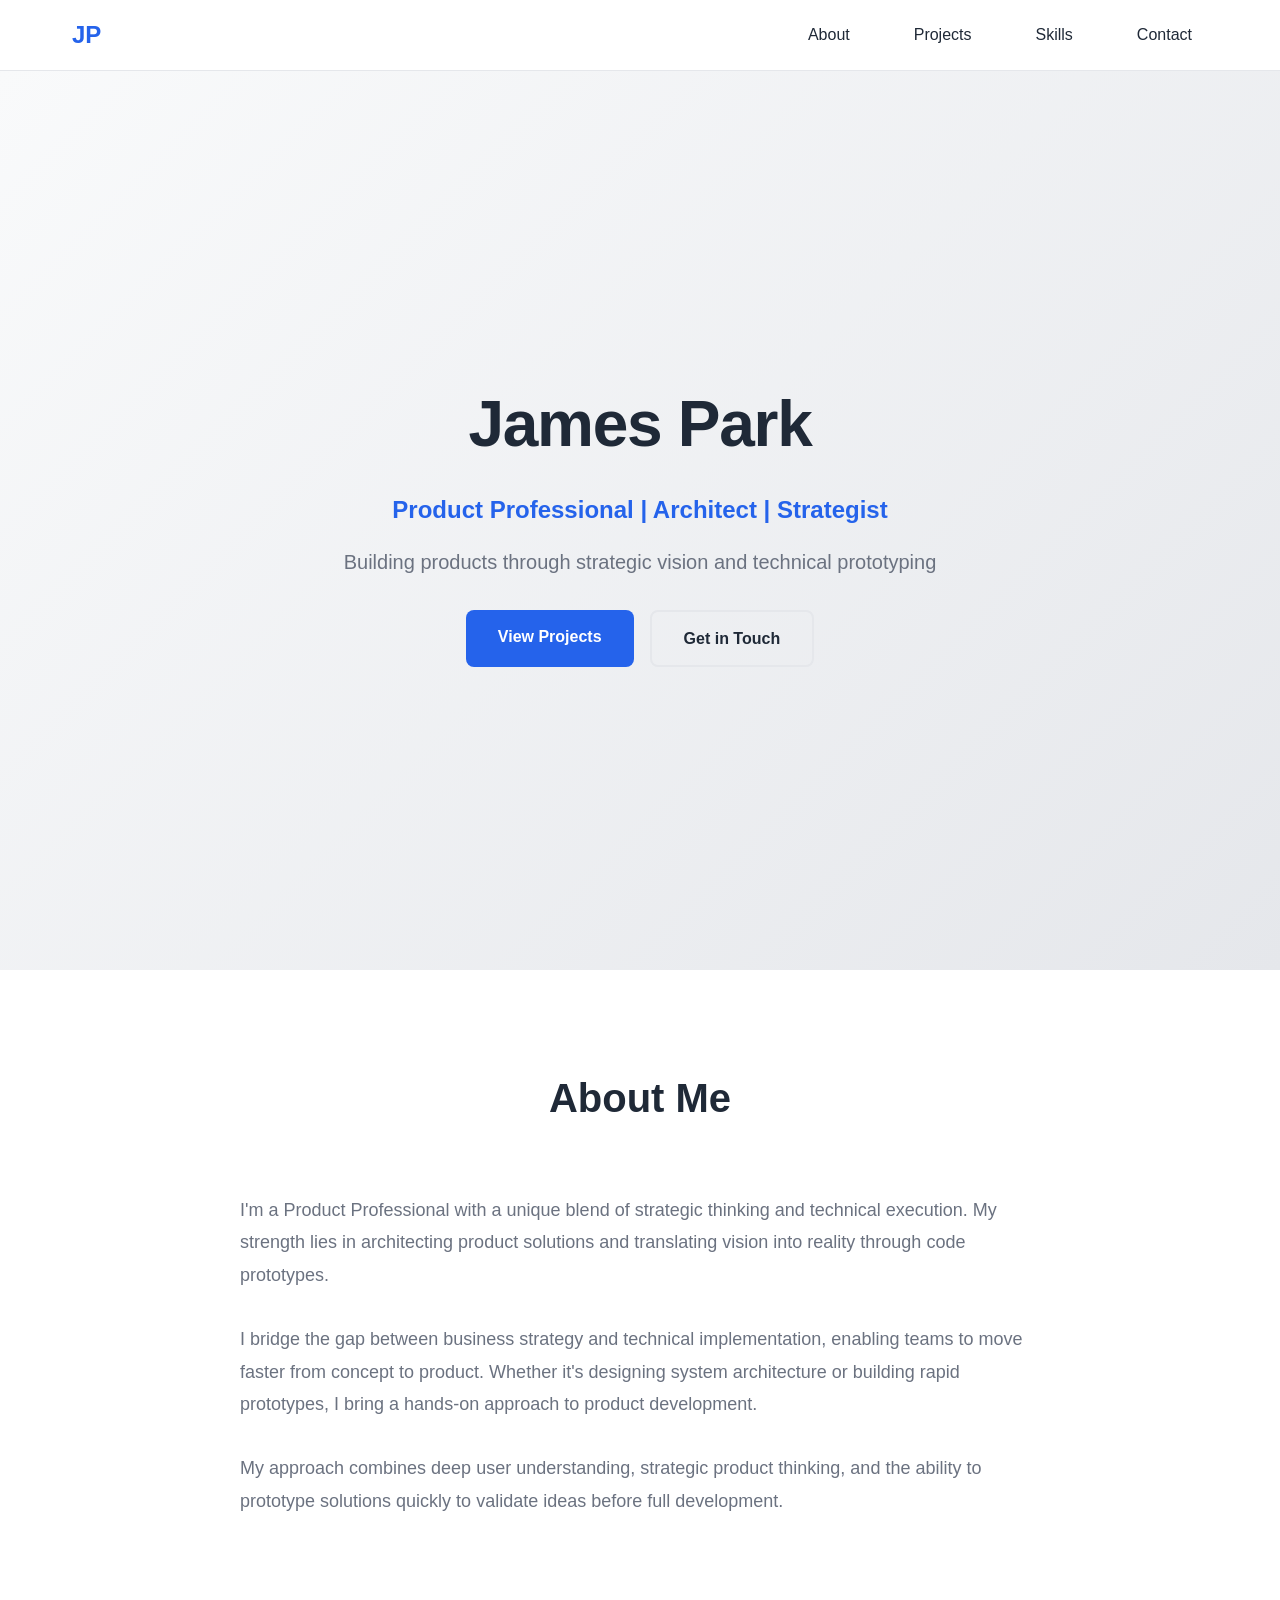
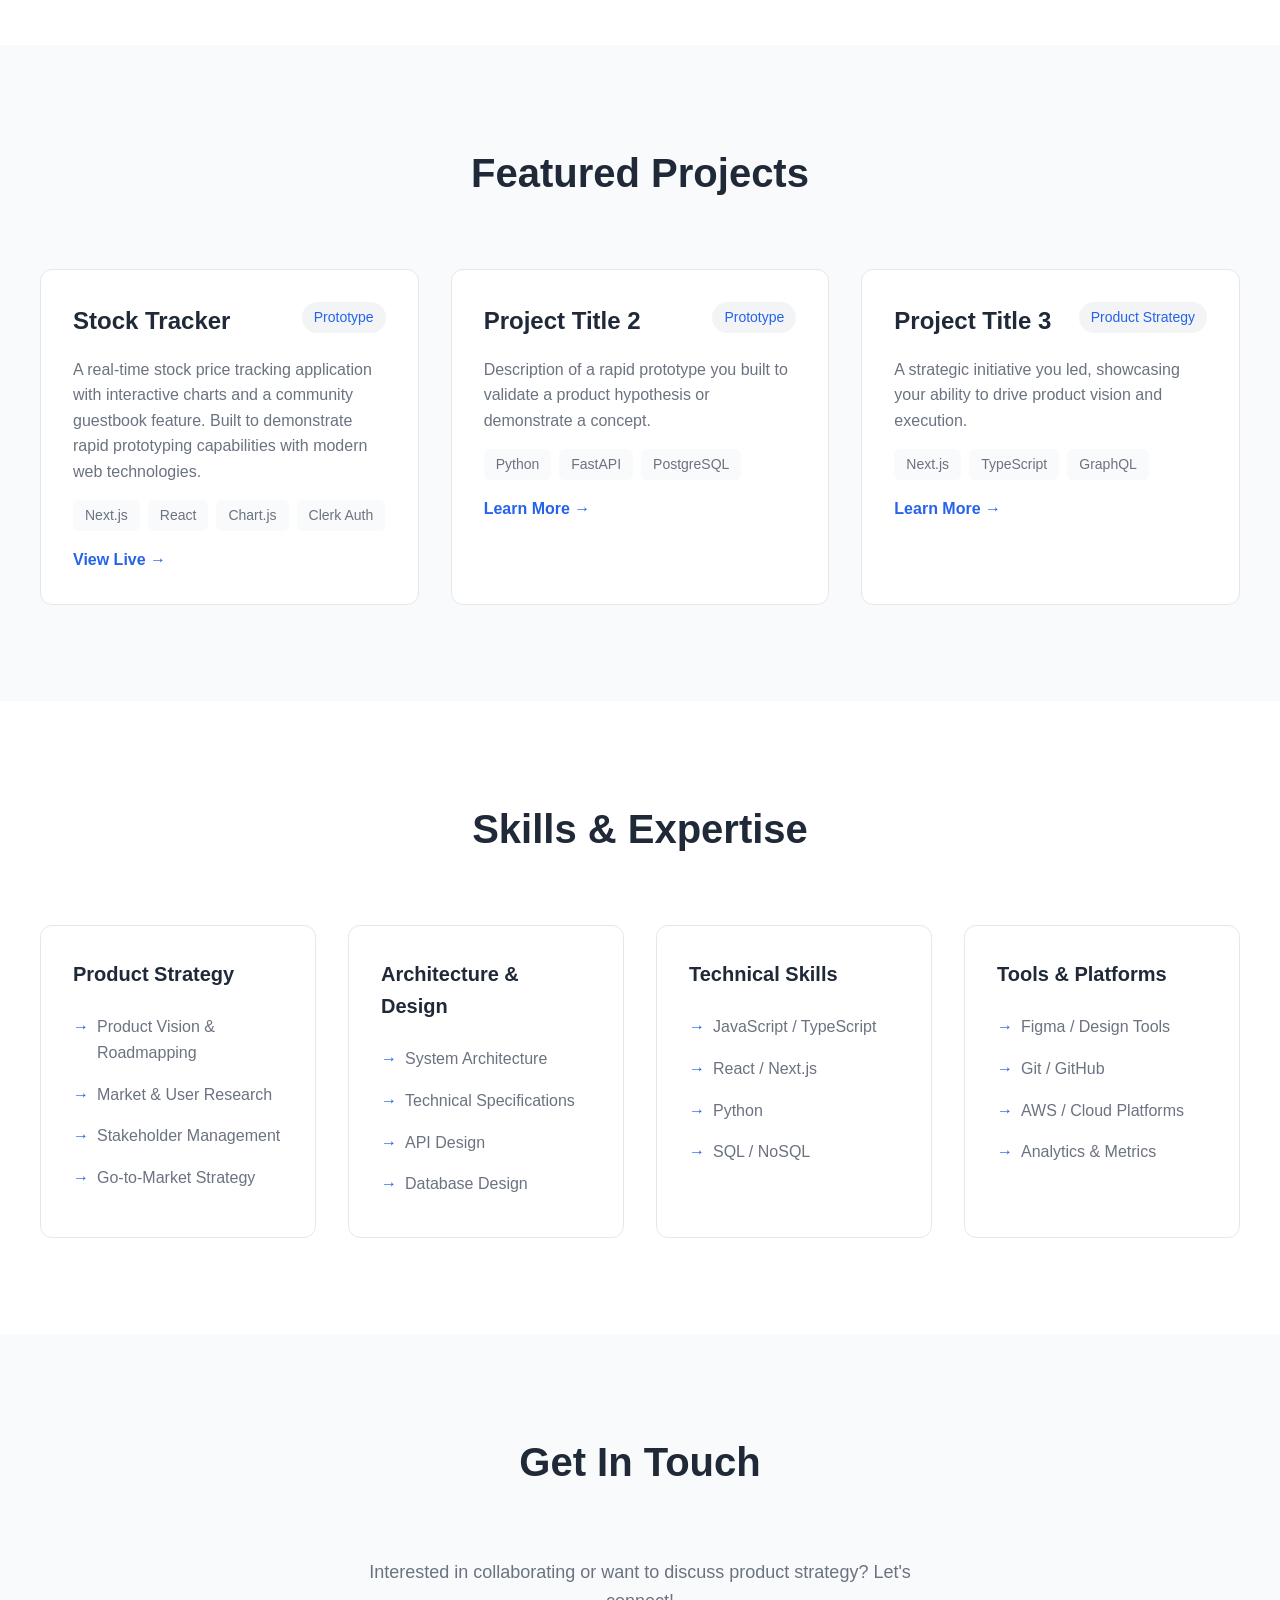
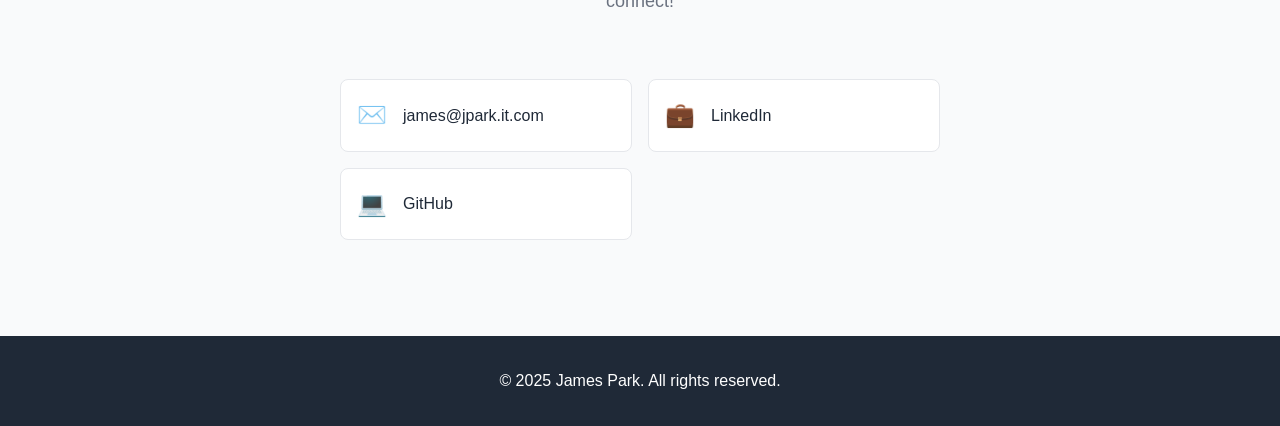
==== index.html @ 6a00b0d3 "Remove Twitter link from contact section" ====
<!DOCTYPE html>
<html lang="en">
<head>
    <meta charset="UTF-8">
    <meta name="viewport" content="width=device-width, initial-scale=1.0">
    <meta name="description" content="James Park - Product Professional specializing in architecture, strategy, and code prototyping">
    <title>James Park | Product Professional</title>
    <link rel="stylesheet" href="styles.css">
</head>
<body>
    <!-- Navigation -->
    <nav class="navbar">
        <div class="nav-container">
            <a href="#" class="logo">JP</a>
            <ul class="nav-menu">
                <li><a href="#about" class="nav-link">About</a></li>
                <li><a href="#projects" class="nav-link">Projects</a></li>
                <li><a href="#skills" class="nav-link">Skills</a></li>
                <li><a href="#contact" class="nav-link">Contact</a></li>
            </ul>
        </div>
    </nav>

    <!-- Hero Section -->
    <section class="hero">
        <div class="hero-content">
            <h1 class="fade-in">James Park</h1>
            <p class="subtitle fade-in">Product Professional | Architect | Strategist</p>
            <p class="description fade-in">Building products through strategic vision and technical prototyping</p>
            <div class="cta-buttons fade-in">
                <a href="#projects" class="btn btn-primary">View Projects</a>
                <a href="#contact" class="btn btn-secondary">Get in Touch</a>
            </div>
        </div>
    </section>

    <!-- About Section -->
    <section id="about" class="section about">
        <div class="container">
            <h2 class="section-title">About Me</h2>
            <div class="about-content">
                <div class="about-text">
                    <p>I'm a Product Professional with a unique blend of strategic thinking and technical execution. My strength lies in architecting product solutions and translating vision into reality through code prototypes.</p>
                    <p>I bridge the gap between business strategy and technical implementation, enabling teams to move faster from concept to product. Whether it's designing system architecture or building rapid prototypes, I bring a hands-on approach to product development.</p>
                    <p>My approach combines deep user understanding, strategic product thinking, and the ability to prototype solutions quickly to validate ideas before full development.</p>
                </div>
            </div>
        </div>
    </section>

    <!-- Projects Section -->
    <section id="projects" class="section projects">
        <div class="container">
            <h2 class="section-title">Featured Projects</h2>
            <div class="projects-grid">
                <div class="project-card">
                    <div class="project-header">
                        <h3>Stock Tracker</h3>
                        <span class="project-tag">Prototype</span>
                    </div>
                    <p class="project-description">A real-time stock price tracking application with interactive charts and a community guestbook feature. Built to demonstrate rapid prototyping capabilities with modern web technologies.</p>
                    <div class="project-tech">
                        <span class="tech-tag">Next.js</span>
                        <span class="tech-tag">React</span>
                        <span class="tech-tag">Chart.js</span>
                        <span class="tech-tag">Clerk Auth</span>
                    </div>
                    <a href="https://stonks-nextjs.vercel.app/" target="_blank" class="project-link">View Live →</a>
                </div>

                <div class="project-card">
                    <div class="project-header">
                        <h3>Project Title 2</h3>
                        <span class="project-tag">Prototype</span>
                    </div>
                    <p class="project-description">Description of a rapid prototype you built to validate a product hypothesis or demonstrate a concept.</p>
                    <div class="project-tech">
                        <span class="tech-tag">Python</span>
                        <span class="tech-tag">FastAPI</span>
                        <span class="tech-tag">PostgreSQL</span>
                    </div>
                    <a href="#" class="project-link">Learn More →</a>
                </div>

                <div class="project-card">
                    <div class="project-header">
                        <h3>Project Title 3</h3>
                        <span class="project-tag">Product Strategy</span>
                    </div>
                    <p class="project-description">A strategic initiative you led, showcasing your ability to drive product vision and execution.</p>
                    <div class="project-tech">
                        <span class="tech-tag">Next.js</span>
                        <span class="tech-tag">TypeScript</span>
                        <span class="tech-tag">GraphQL</span>
                    </div>
                    <a href="#" class="project-link">Learn More →</a>
                </div>
            </div>
        </div>
    </section>

    <!-- Skills Section -->
    <section id="skills" class="section skills">
        <div class="container">
            <h2 class="section-title">Skills & Expertise</h2>
            <div class="skills-grid">
                <div class="skill-category">
                    <h3>Product Strategy</h3>
                    <ul>
                        <li>Product Vision & Roadmapping</li>
                        <li>Market & User Research</li>
                        <li>Stakeholder Management</li>
                        <li>Go-to-Market Strategy</li>
                    </ul>
                </div>

                <div class="skill-category">
                    <h3>Architecture & Design</h3>
                    <ul>
                        <li>System Architecture</li>
                        <li>Technical Specifications</li>
                        <li>API Design</li>
                        <li>Database Design</li>
                    </ul>
                </div>

                <div class="skill-category">
                    <h3>Technical Skills</h3>
                    <ul>
                        <li>JavaScript / TypeScript</li>
                        <li>React / Next.js</li>
                        <li>Python</li>
                        <li>SQL / NoSQL</li>
                    </ul>
                </div>

                <div class="skill-category">
                    <h3>Tools & Platforms</h3>
                    <ul>
                        <li>Figma / Design Tools</li>
                        <li>Git / GitHub</li>
                        <li>AWS / Cloud Platforms</li>
                        <li>Analytics & Metrics</li>
                    </ul>
                </div>
            </div>
        </div>
    </section>

    <!-- Contact Section -->
    <section id="contact" class="section contact">
        <div class="container">
            <h2 class="section-title">Get In Touch</h2>
            <p class="contact-intro">Interested in collaborating or want to discuss product strategy? Let's connect!</p>

            <div class="contact-content">
                <div class="contact-links">
                    <a href="mailto:james@jpark.it.com" class="contact-item">
                        <span class="contact-icon">✉️</span>
                        <span>james@jpark.it.com</span>
                    </a>
                    <a href="https://linkedin.com/in/yourprofile" class="contact-item" target="_blank">
                        <span class="contact-icon">💼</span>
                        <span>LinkedIn</span>
                    </a>
                    <a href="https://github.com/MonPip" class="contact-item" target="_blank">
                        <span class="contact-icon">💻</span>
                        <span>GitHub</span>
                    </a>
                </div>
            </div>
        </div>
    </section>

    <!-- Footer -->
    <footer class="footer">
        <div class="container">
            <p>&copy; 2025 James Park. All rights reserved.</p>
        </div>
    </footer>

    <script src="script.js"></script>
</body>
</html>
---- styles.css ----
/* ============================================
   CSS Reset & Base Styles
   ============================================ */
* {
    margin: 0;
    padding: 0;
    box-sizing: border-box;
}

:root {
    /* Color Palette - Modern & Minimal */
    --primary-color: #2563eb;
    --primary-dark: #1e40af;
    --text-primary: #1f2937;
    --text-secondary: #6b7280;
    --bg-primary: #ffffff;
    --bg-secondary: #f9fafb;
    --bg-tertiary: #f3f4f6;
    --border-color: #e5e7eb;
    --accent-color: #3b82f6;

    /* Spacing */
    --spacing-xs: 0.5rem;
    --spacing-sm: 1rem;
    --spacing-md: 2rem;
    --spacing-lg: 4rem;
    --spacing-xl: 6rem;

    /* Typography */
    --font-primary: -apple-system, BlinkMacSystemFont, 'Segoe UI', 'Roboto', 'Oxygen', 'Ubuntu', 'Cantarell', sans-serif;
    --font-size-base: 16px;

    /* Layout */
    --max-width: 1200px;
    --navbar-height: 70px;

    /* Transitions */
    --transition-base: all 0.3s ease;
}

html {
    scroll-behavior: smooth;
    font-size: var(--font-size-base);
}

body {
    font-family: var(--font-primary);
    color: var(--text-primary);
    background-color: var(--bg-primary);
    line-height: 1.6;
    overflow-x: hidden;
}

/* ============================================
   Navigation
   ============================================ */
.navbar {
    position: fixed;
    top: 0;
    width: 100%;
    background-color: rgba(255, 255, 255, 0.95);
    backdrop-filter: blur(10px);
    border-bottom: 1px solid var(--border-color);
    z-index: 1000;
    transition: var(--transition-base);
}

.nav-container {
    max-width: var(--max-width);
    margin: 0 auto;
    padding: 0 var(--spacing-md);
    height: var(--navbar-height);
    display: flex;
    justify-content: space-between;
    align-items: center;
}

.logo {
    font-size: 1.5rem;
    font-weight: 700;
    color: var(--primary-color);
    text-decoration: none;
    transition: var(--transition-base);
}

.logo:hover {
    color: var(--primary-dark);
}

.nav-menu {
    display: flex;
    list-style: none;
    gap: var(--spacing-md);
}

.nav-link {
    color: var(--text-primary);
    text-decoration: none;
    font-weight: 500;
    padding: 0.5rem 1rem;
    border-radius: 6px;
    transition: var(--transition-base);
}

.nav-link:hover {
    background-color: var(--bg-tertiary);
    color: var(--primary-color);
}

/* ============================================
   Hero Section
   ============================================ */
.hero {
    min-height: 100vh;
    display: flex;
    align-items: center;
    justify-content: center;
    background: linear-gradient(135deg, #f9fafb 0%, #e5e7eb 100%);
    padding: var(--spacing-xl) var(--spacing-md);
    margin-top: var(--navbar-height);
}

.hero-content {
    max-width: 800px;
    text-align: center;
}

.hero h1 {
    font-size: 4rem;
    font-weight: 700;
    color: var(--text-primary);
    margin-bottom: var(--spacing-sm);
    letter-spacing: -0.02em;
}

.subtitle {
    font-size: 1.5rem;
    color: var(--primary-color);
    font-weight: 600;
    margin-bottom: var(--spacing-sm);
}

.description {
    font-size: 1.25rem;
    color: var(--text-secondary);
    margin-bottom: var(--spacing-md);
    max-width: 600px;
    margin-left: auto;
    margin-right: auto;
}

.cta-buttons {
    display: flex;
    gap: var(--spacing-sm);
    justify-content: center;
    margin-top: var(--spacing-md);
}

.btn {
    padding: 0.875rem 2rem;
    border-radius: 8px;
    text-decoration: none;
    font-weight: 600;
    transition: var(--transition-base);
    font-size: 1rem;
    display: inline-block;
}

.btn-primary {
    background-color: var(--primary-color);
    color: white;
}

.btn-primary:hover {
    background-color: var(--primary-dark);
    transform: translateY(-2px);
    box-shadow: 0 10px 25px rgba(37, 99, 235, 0.3);
}

.btn-secondary {
    background-color: transparent;
    color: var(--text-primary);
    border: 2px solid var(--border-color);
}

.btn-secondary:hover {
    border-color: var(--primary-color);
    color: var(--primary-color);
    transform: translateY(-2px);
}

/* ============================================
   Shared Section Styles
   ============================================ */
.section {
    padding: var(--spacing-xl) var(--spacing-md);
}

.section:nth-child(even) {
    background-color: var(--bg-secondary);
}

.container {
    max-width: var(--max-width);
    margin: 0 auto;
}

.section-title {
    font-size: 2.5rem;
    font-weight: 700;
    text-align: center;
    margin-bottom: var(--spacing-lg);
    color: var(--text-primary);
}

/* ============================================
   About Section
   ============================================ */
.about-content {
    max-width: 800px;
    margin: 0 auto;
}

.about-text p {
    font-size: 1.125rem;
    color: var(--text-secondary);
    margin-bottom: var(--spacing-md);
    line-height: 1.8;
}

/* ============================================
   Projects Section
   ============================================ */
.projects-grid {
    display: grid;
    grid-template-columns: repeat(auto-fit, minmax(320px, 1fr));
    gap: var(--spacing-md);
}

.project-card {
    background-color: var(--bg-primary);
    border: 1px solid var(--border-color);
    border-radius: 12px;
    padding: var(--spacing-md);
    transition: var(--transition-base);
}

.project-card:hover {
    transform: translateY(-5px);
    box-shadow: 0 20px 40px rgba(0, 0, 0, 0.1);
    border-color: var(--primary-color);
}

.project-header {
    display: flex;
    justify-content: space-between;
    align-items: start;
    margin-bottom: var(--spacing-sm);
}

.project-header h3 {
    font-size: 1.5rem;
    color: var(--text-primary);
    font-weight: 600;
}

.project-tag {
    background-color: var(--bg-tertiary);
    color: var(--primary-color);
    padding: 0.25rem 0.75rem;
    border-radius: 20px;
    font-size: 0.875rem;
    font-weight: 500;
}

.project-description {
    color: var(--text-secondary);
    margin-bottom: var(--spacing-sm);
    line-height: 1.6;
}

.project-tech {
    display: flex;
    flex-wrap: wrap;
    gap: var(--spacing-xs);
    margin-bottom: var(--spacing-sm);
}

.tech-tag {
    background-color: var(--bg-secondary);
    color: var(--text-secondary);
    padding: 0.25rem 0.75rem;
    border-radius: 6px;
    font-size: 0.875rem;
}

.project-link {
    color: var(--primary-color);
    text-decoration: none;
    font-weight: 600;
    transition: var(--transition-base);
}

.project-link:hover {
    color: var(--primary-dark);
}

/* ============================================
   Skills Section
   ============================================ */
.skills-grid {
    display: grid;
    grid-template-columns: repeat(auto-fit, minmax(250px, 1fr));
    gap: var(--spacing-md);
}

.skill-category {
    background-color: var(--bg-primary);
    border: 1px solid var(--border-color);
    border-radius: 12px;
    padding: var(--spacing-md);
}

.skill-category h3 {
    font-size: 1.25rem;
    color: var(--text-primary);
    margin-bottom: var(--spacing-sm);
    font-weight: 600;
}

.skill-category ul {
    list-style: none;
}

.skill-category li {
    color: var(--text-secondary);
    padding: 0.5rem 0;
    padding-left: 1.5rem;
    position: relative;
}

.skill-category li:before {
    content: "→";
    position: absolute;
    left: 0;
    color: var(--primary-color);
}

/* ============================================
   Contact Section
   ============================================ */
.contact-intro {
    text-align: center;
    font-size: 1.125rem;
    color: var(--text-secondary);
    margin-bottom: var(--spacing-lg);
    max-width: 600px;
    margin-left: auto;
    margin-right: auto;
}

.contact-content {
    max-width: 600px;
    margin: 0 auto;
}

.contact-links {
    display: grid;
    grid-template-columns: repeat(auto-fit, minmax(250px, 1fr));
    gap: var(--spacing-sm);
}

.contact-item {
    display: flex;
    align-items: center;
    gap: var(--spacing-sm);
    padding: var(--spacing-sm);
    background-color: var(--bg-primary);
    border: 1px solid var(--border-color);
    border-radius: 8px;
    text-decoration: none;
    color: var(--text-primary);
    transition: var(--transition-base);
}

.contact-item:hover {
    border-color: var(--primary-color);
    transform: translateY(-2px);
    box-shadow: 0 10px 25px rgba(0, 0, 0, 0.05);
}

.contact-icon {
    font-size: 1.5rem;
}

/* ============================================
   Footer
   ============================================ */
.footer {
    background-color: var(--text-primary);
    color: white;
    text-align: center;
    padding: var(--spacing-md);
}

/* ============================================
   Animations
   ============================================ */
.fade-in {
    animation: fadeIn 1s ease-in;
}

@keyframes fadeIn {
    from {
        opacity: 0;
        transform: translateY(20px);
    }
    to {
        opacity: 1;
        transform: translateY(0);
    }
}

.fade-in:nth-child(1) { animation-delay: 0.1s; }
.fade-in:nth-child(2) { animation-delay: 0.2s; }
.fade-in:nth-child(3) { animation-delay: 0.3s; }
.fade-in:nth-child(4) { animation-delay: 0.4s; }

/* ============================================
   Responsive Design
   ============================================ */
@media (max-width: 768px) {
    .hero h1 {
        font-size: 2.5rem;
    }

    .subtitle {
        font-size: 1.25rem;
    }

    .description {
        font-size: 1rem;
    }

    .nav-menu {
        gap: var(--spacing-sm);
    }

    .nav-link {
        padding: 0.5rem;
        font-size: 0.9rem;
    }

    .cta-buttons {
        flex-direction: column;
        align-items: center;
    }

    .btn {
        width: 100%;
        max-width: 300px;
    }

    .section {
        padding: var(--spacing-lg) var(--spacing-sm);
    }

    .section-title {
        font-size: 2rem;
    }

    .projects-grid {
        grid-template-columns: 1fr;
    }

    .skills-grid {
        grid-template-columns: 1fr;
    }

    .contact-links {
        grid-template-columns: 1fr;
    }
}

@media (max-width: 480px) {
    .hero h1 {
        font-size: 2rem;
    }

    .nav-container {
        padding: 0 var(--spacing-sm);
    }

    .logo {
        font-size: 1.25rem;
    }
}
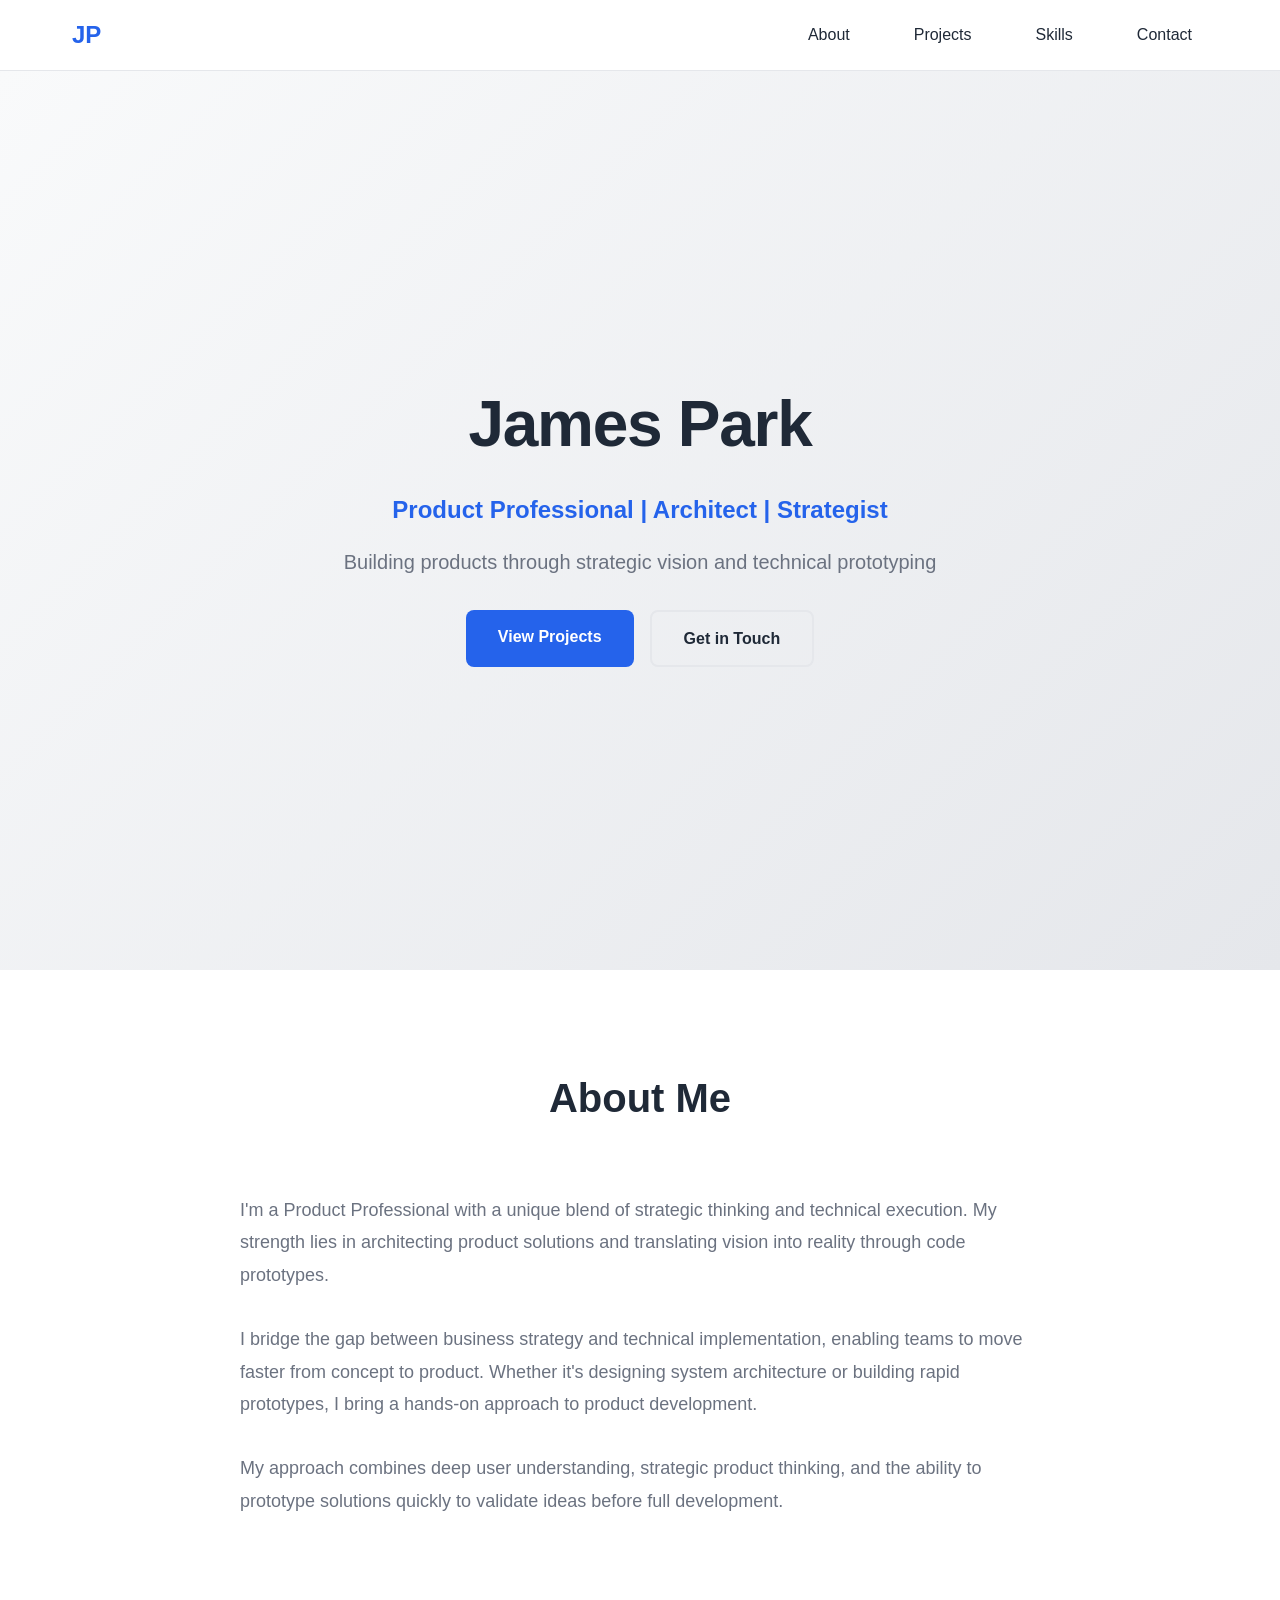
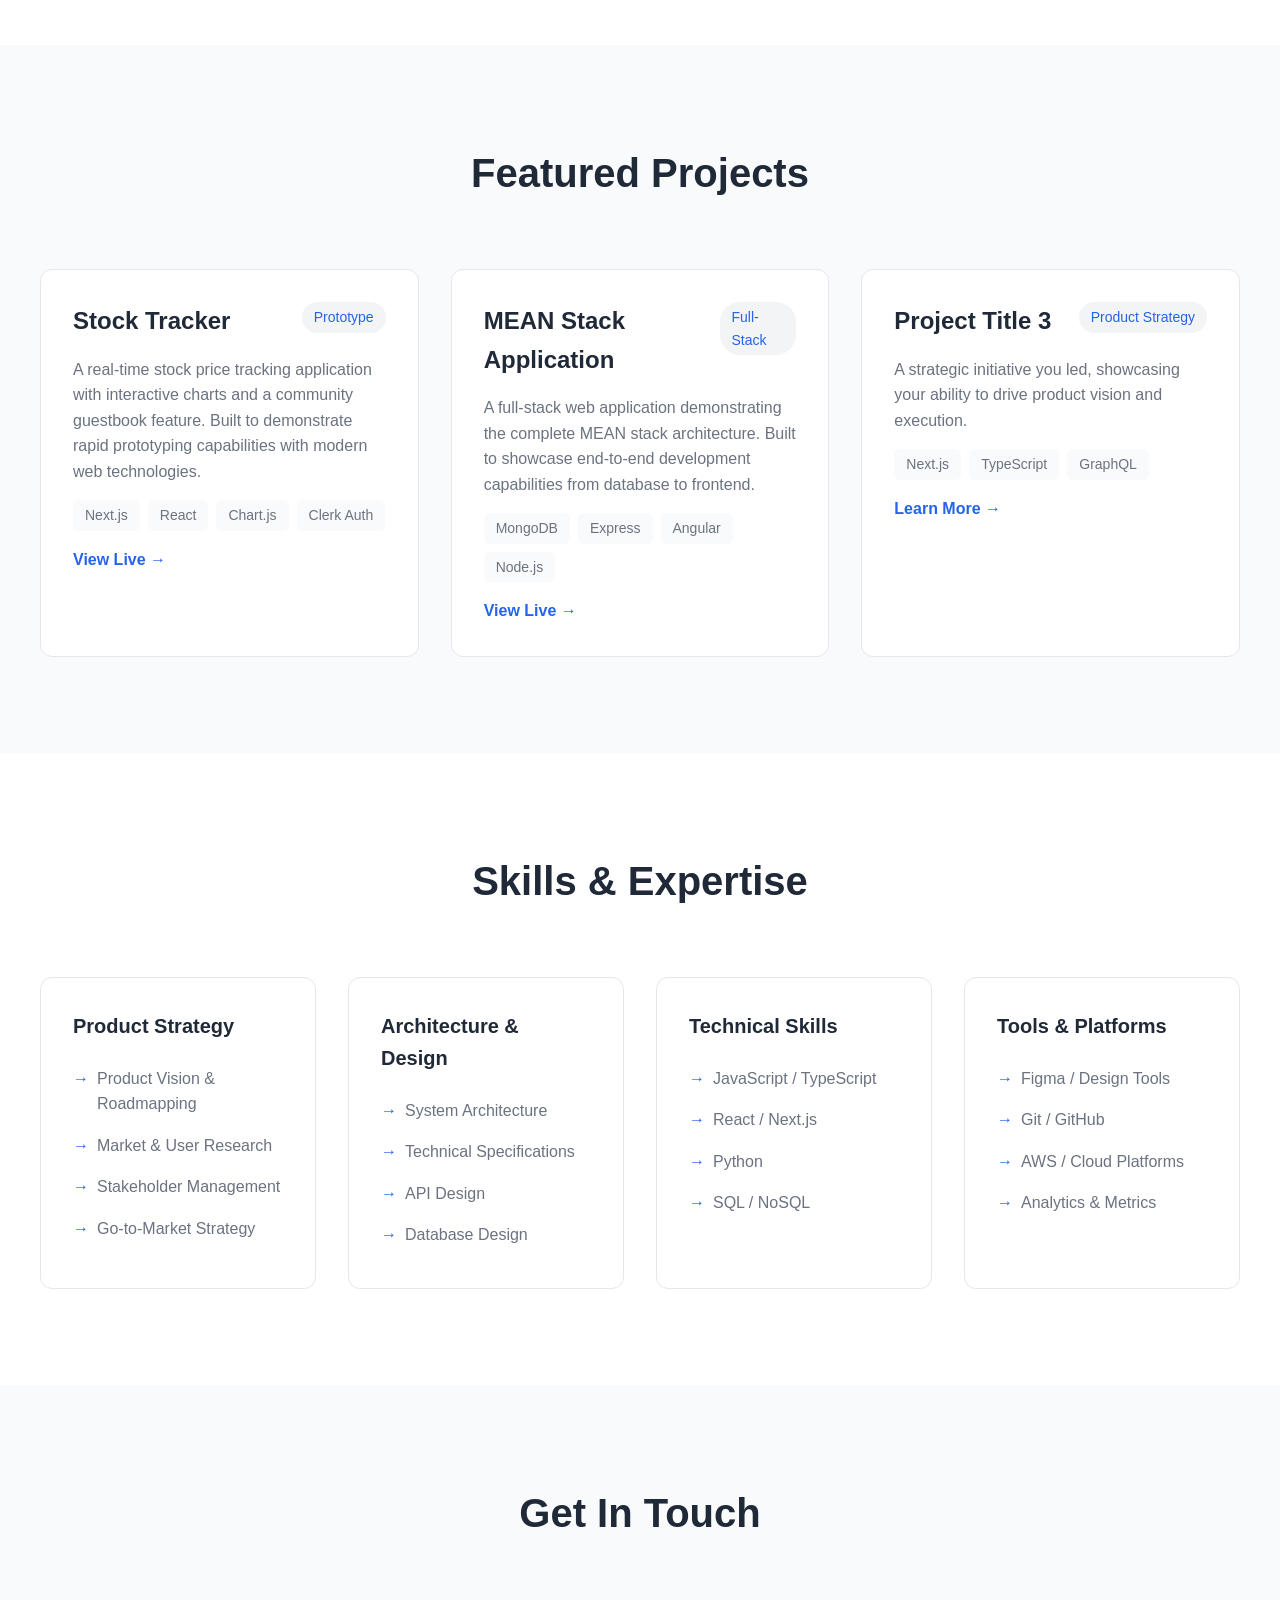
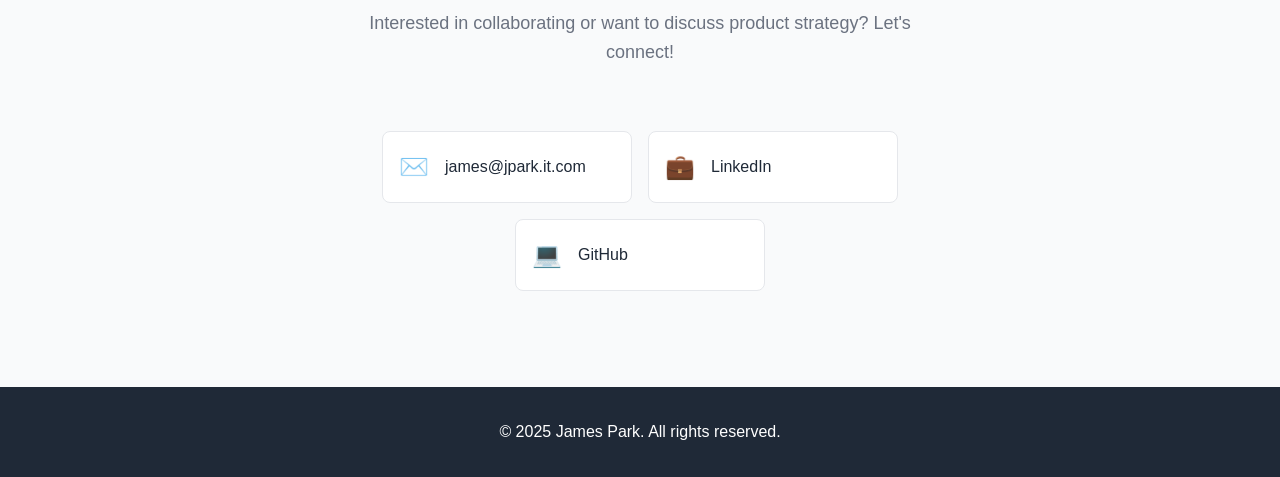
==== commit a9171799: "Add MEAN Stack application to featured projects Updated the second project card to showcase the MEAN" ====
--- a/index.html
+++ b/index.html
@@ -70,16 +70,17 @@
 
                 <div class="project-card">
                     <div class="project-header">
-                        <h3>Project Title 2</h3>
-                        <span class="project-tag">Prototype</span>
+                        <h3>MEAN Stack Application</h3>
+                        <span class="project-tag">Full-Stack</span>
                     </div>
-                    <p class="project-description">Description of a rapid prototype you built to validate a product hypothesis or demonstrate a concept.</p>
+                    <p class="project-description">A full-stack web application demonstrating the complete MEAN stack architecture. Built to showcase end-to-end development capabilities from database to frontend.</p>
                     <div class="project-tech">
-                        <span class="tech-tag">Python</span>
-                        <span class="tech-tag">FastAPI</span>
-                        <span class="tech-tag">PostgreSQL</span>
+                        <span class="tech-tag">MongoDB</span>
+                        <span class="tech-tag">Express</span>
+                        <span class="tech-tag">Angular</span>
+                        <span class="tech-tag">Node.js</span>
                     </div>
-                    <a href="#" class="project-link">Learn More →</a>
+                    <a href="https://meanstack2021.onrender.com/" target="_blank" class="project-link">View Live →</a>
                 </div>
 
                 <div class="project-card">
@@ -159,7 +160,7 @@
                         <span class="contact-icon">✉️</span>
                         <span>james@jpark.it.com</span>
                     </a>
-                    <a href="https://linkedin.com/in/yourprofile" class="contact-item" target="_blank">
+                    <a href="https://www.linkedin.com/in/pm-j-park/" class="contact-item" target="_blank">
                         <span class="contact-icon">💼</span>
                         <span>LinkedIn</span>
                     </a>
--- a/styles.css
+++ b/styles.css
@@ -365,9 +365,16 @@
 }
 
 .contact-links {
-    display: grid;
-    grid-template-columns: repeat(auto-fit, minmax(250px, 1fr));
+    display: flex;
+    justify-content: center;
+    flex-wrap: wrap;
     gap: var(--spacing-sm);
+    max-width: 900px;
+    margin: 0 auto;
+}
+
+.contact-links .contact-item {
+    flex: 0 1 250px;
 }
 
 .contact-item {
@@ -478,7 +485,11 @@
     }
 
     .contact-links {
-        grid-template-columns: 1fr;
+        flex-direction: column;
+    }
+
+    .contact-links .contact-item {
+        flex: 1 1 auto;
     }
 }
 
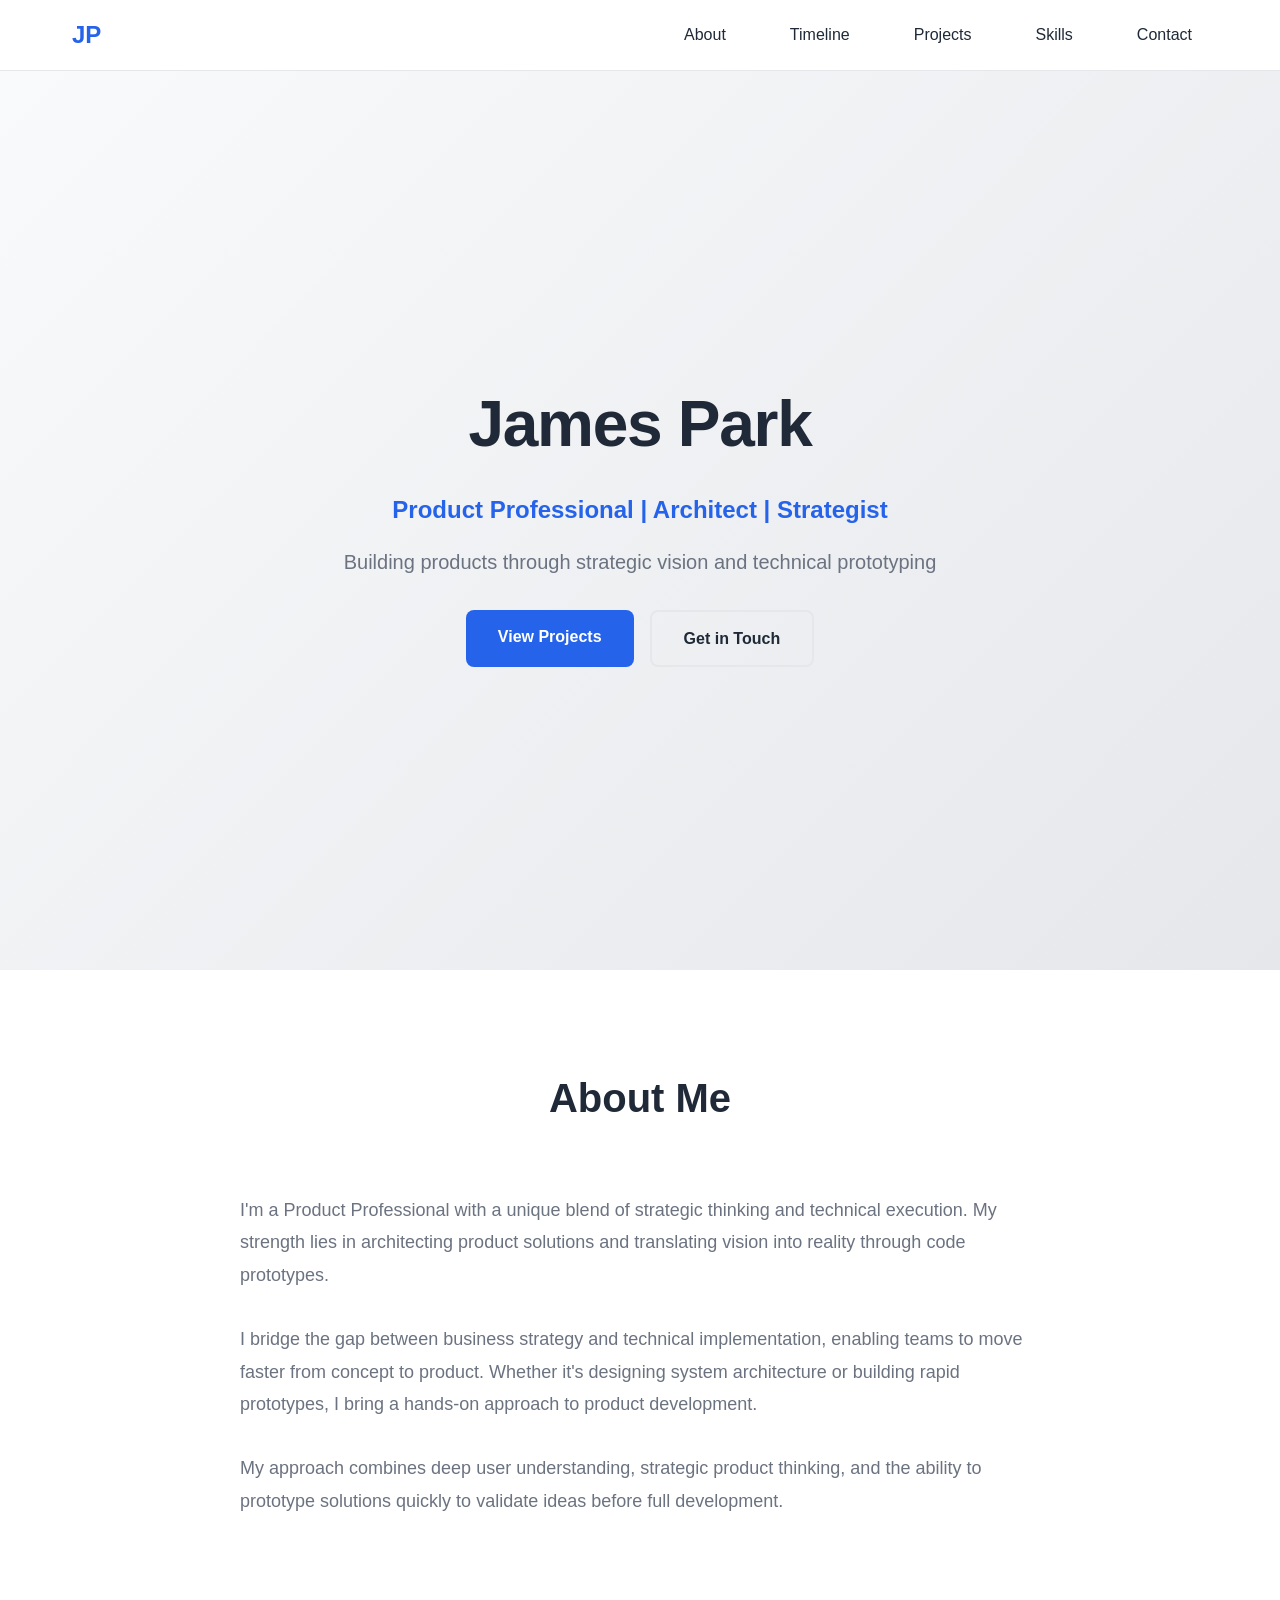
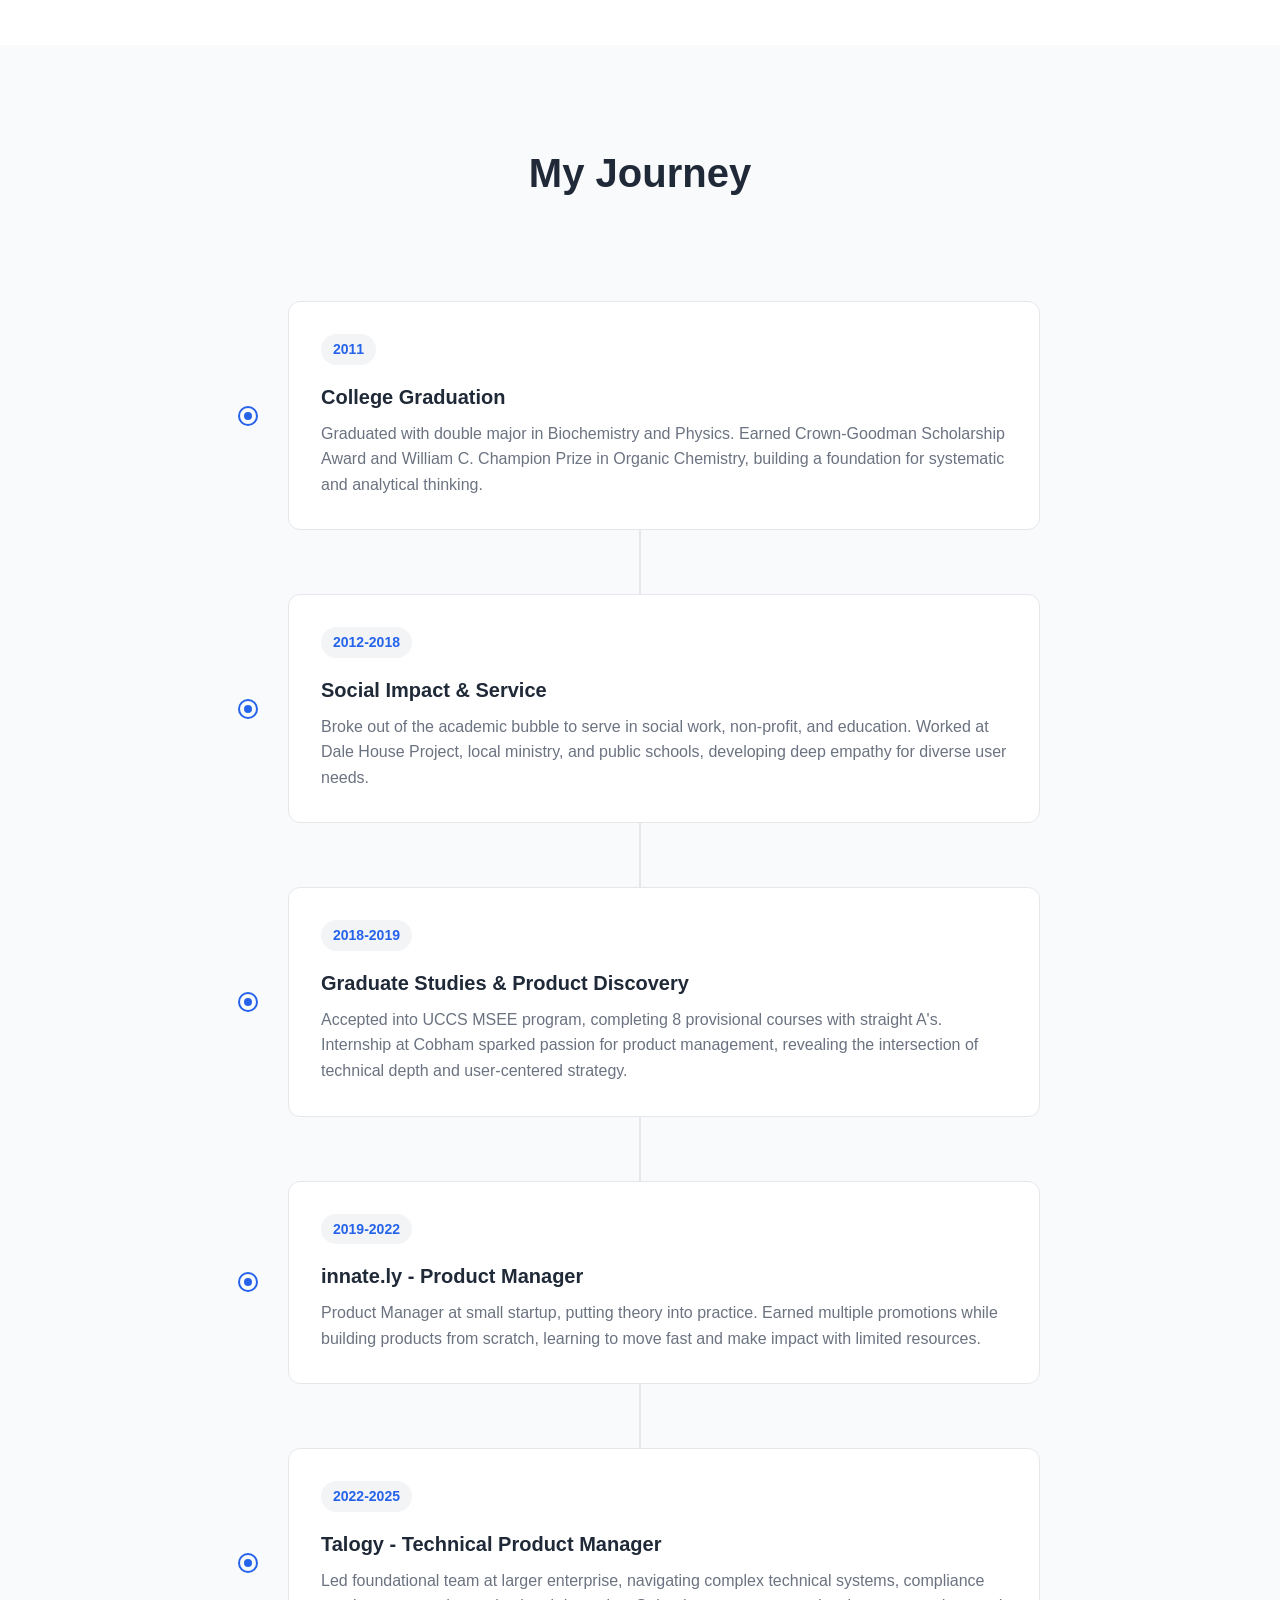
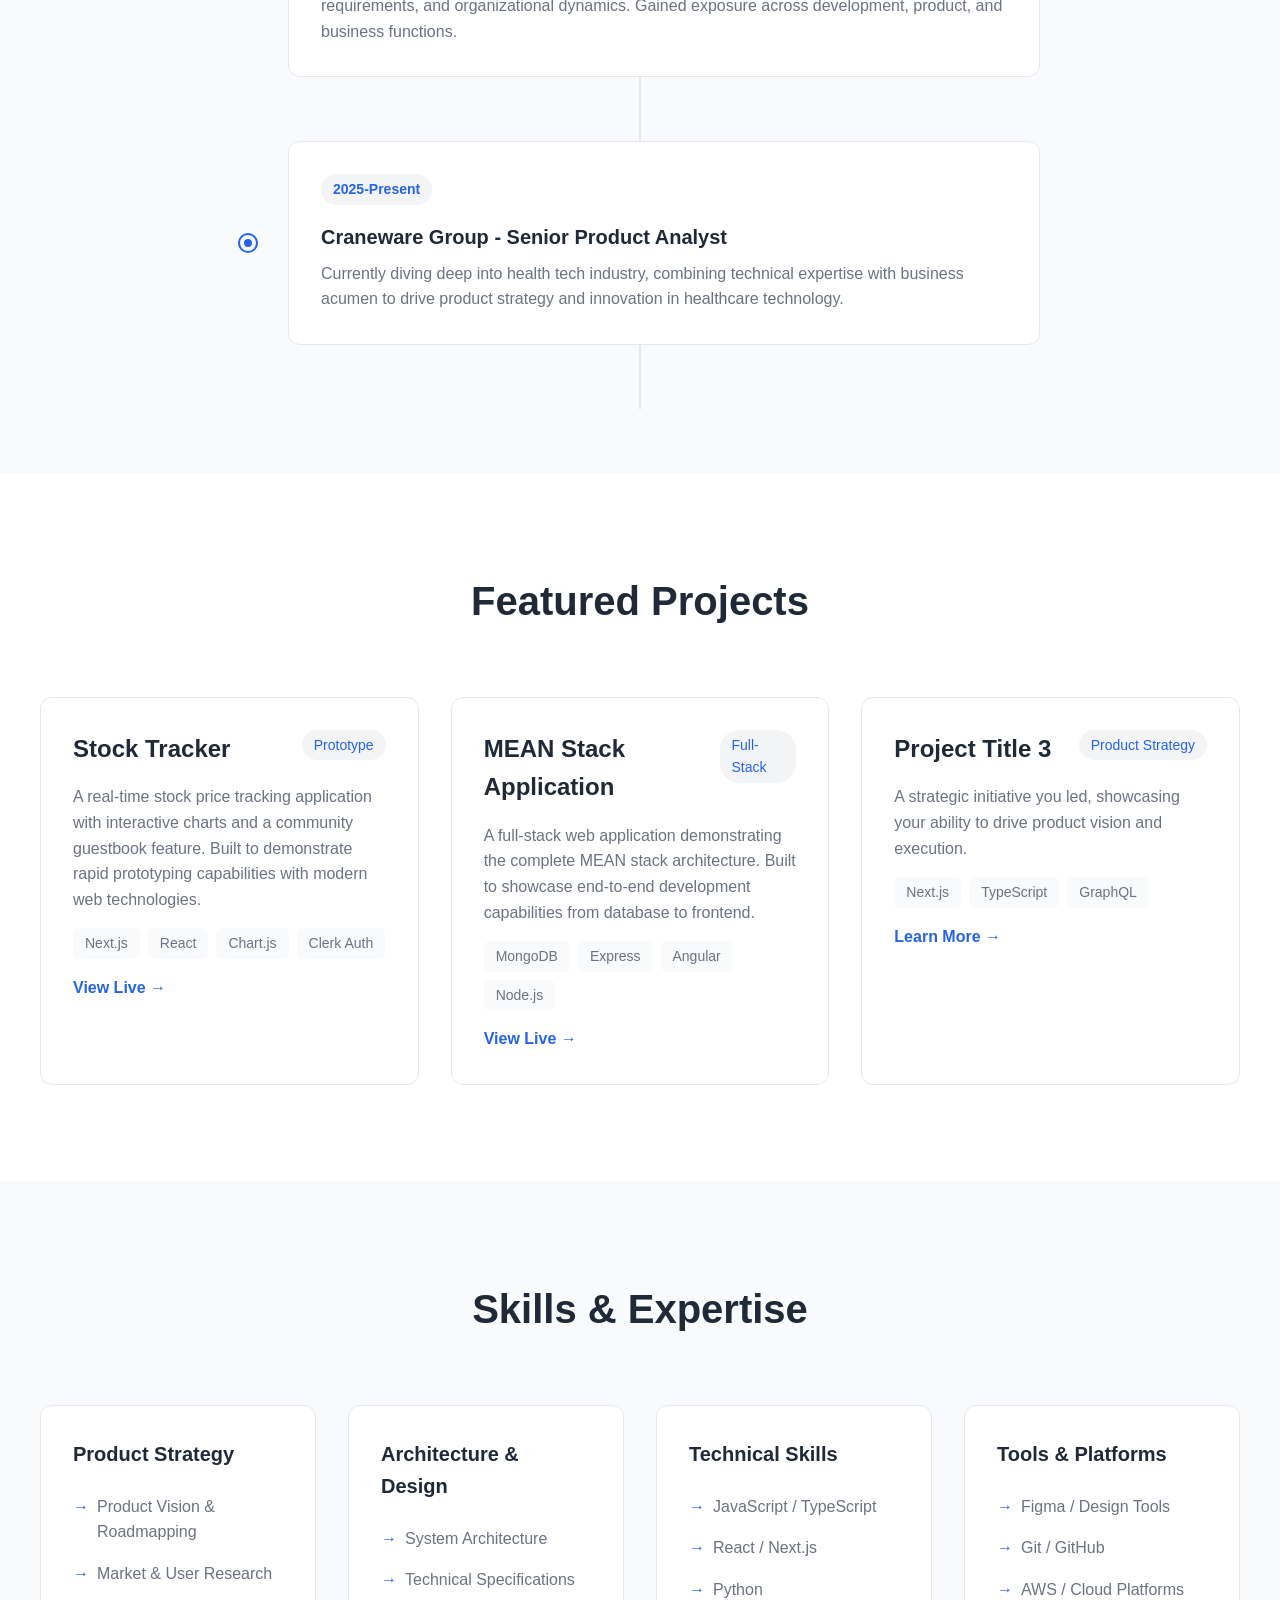
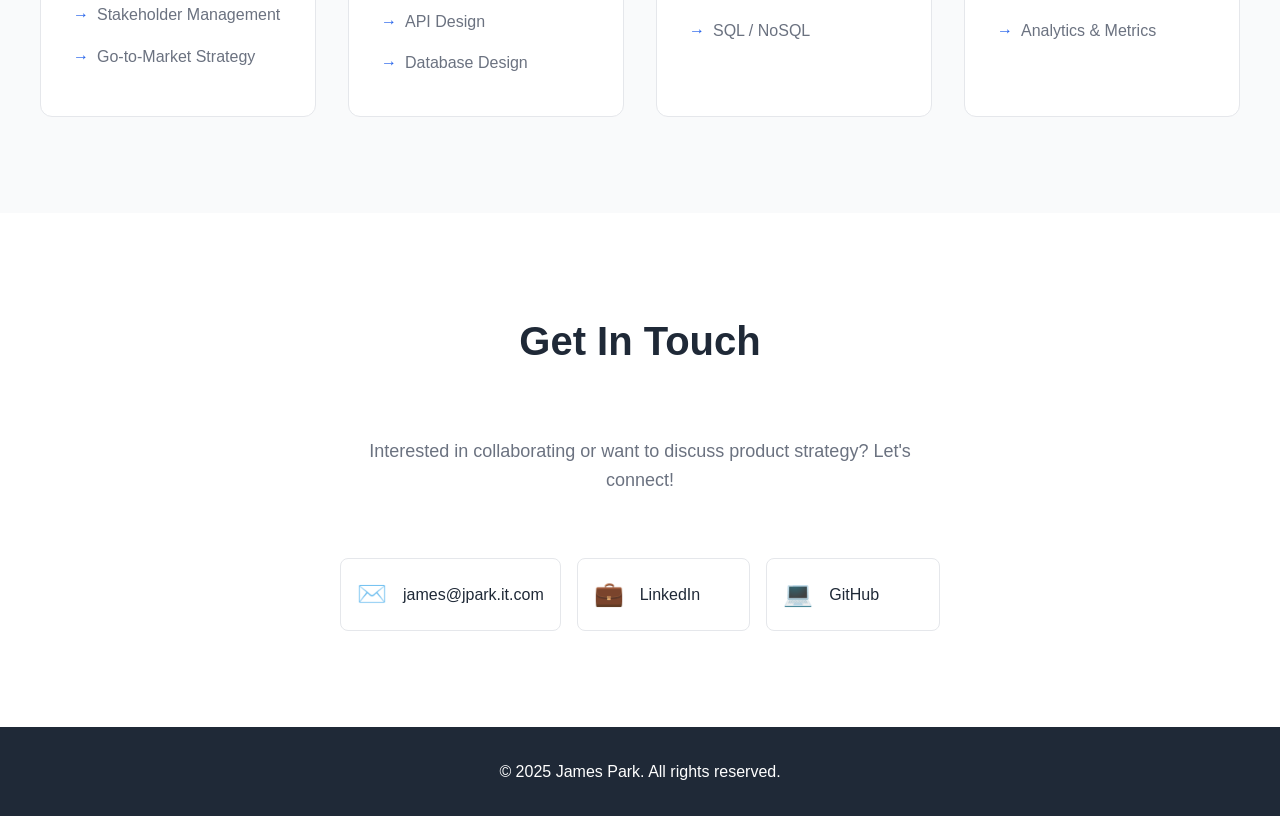
==== commit 45376160: "Add timeline section and project documentation - Add Timeline navigation link and section showcasing" ====
--- a/index.html
+++ b/index.html
@@ -14,6 +14,7 @@
             <a href="#" class="logo">JP</a>
             <ul class="nav-menu">
                 <li><a href="#about" class="nav-link">About</a></li>
+                <li><a href="#timeline" class="nav-link">Timeline</a></li>
                 <li><a href="#projects" class="nav-link">Projects</a></li>
                 <li><a href="#skills" class="nav-link">Skills</a></li>
                 <li><a href="#contact" class="nav-link">Contact</a></li>
@@ -43,6 +44,68 @@
                     <p>I'm a Product Professional with a unique blend of strategic thinking and technical execution. My strength lies in architecting product solutions and translating vision into reality through code prototypes.</p>
                     <p>I bridge the gap between business strategy and technical implementation, enabling teams to move faster from concept to product. Whether it's designing system architecture or building rapid prototypes, I bring a hands-on approach to product development.</p>
                     <p>My approach combines deep user understanding, strategic product thinking, and the ability to prototype solutions quickly to validate ideas before full development.</p>
+                </div>
+            </div>
+        </div>
+    </section>
+
+    <!-- Timeline Section -->
+    <section id="timeline" class="section timeline">
+        <div class="container">
+            <h2 class="section-title">My Journey</h2>
+            <div class="timeline-container">
+                <div class="timeline-item">
+                    <div class="timeline-marker"></div>
+                    <div class="timeline-content">
+                        <span class="timeline-year">2011</span>
+                        <h3>College Graduation</h3>
+                        <p>Graduated with double major in Biochemistry and Physics. Earned Crown-Goodman Scholarship Award and William C. Champion Prize in Organic Chemistry, building a foundation for systematic and analytical thinking.</p>
+                    </div>
+                </div>
+
+                <div class="timeline-item">
+                    <div class="timeline-marker"></div>
+                    <div class="timeline-content">
+                        <span class="timeline-year">2012-2018</span>
+                        <h3>Social Impact & Service</h3>
+                        <p>Broke out of the academic bubble to serve in social work, non-profit, and education. Worked at Dale House Project, local ministry, and public schools, developing deep empathy for diverse user needs.</p>
+                    </div>
+                </div>
+
+                <div class="timeline-item">
+                    <div class="timeline-marker"></div>
+                    <div class="timeline-content">
+                        <span class="timeline-year">2018-2019</span>
+                        <h3>Graduate Studies & Product Discovery</h3>
+                        <p>Accepted into UCCS MSEE program, completing 8 provisional courses with straight A's. Internship at Cobham sparked passion for product management, revealing the intersection of technical depth and user-centered strategy.</p>
+                    </div>
+                </div>
+
+                <div class="timeline-item">
+                    <div class="timeline-marker"></div>
+                    <div class="timeline-content">
+                        <span class="timeline-year">2019-2022</span>
+                        <h3>innate.ly - Product Manager</h3>
+                        <p>Product Manager at small startup, putting theory into practice. Earned multiple promotions while building products from scratch, learning to move fast and make impact with limited resources.</p>
+                    </div>
+                </div>
+
+                <div class="timeline-item">
+                    <div class="timeline-marker"></div>
+                    <div class="timeline-content">
+                        <span class="timeline-year">2022-2025</span>
+                        <h3>Talogy - Technical Product Manager</h3>
+                        <p>Led foundational team at larger enterprise, navigating complex technical systems, compliance requirements, and organizational dynamics. Gained exposure across development, product, and business functions.</p>
+                    </div>
+                </div>
+
+                <div class="timeline-item">
+                    <div class="timeline-marker"></div>
+                    <div class="timeline-content">
+                        <span class="timeline-year">2025-Present</span>
+                        <h3>Craneware Group - Senior Product Analyst</h3>
+                        <p>Currently diving deep into health tech industry, combining technical expertise with business acumen to drive product strategy and innovation in healthcare technology.</p>
+                    </div>
                 </div>
             </div>
         </div>
--- a/styles.css
+++ b/styles.css
@@ -200,6 +200,10 @@
     background-color: var(--bg-secondary);
 }
 
+.section.timeline {
+    background-color: var(--bg-secondary);
+}
+
 .container {
     max-width: var(--max-width);
     margin: 0 auto;
@@ -344,6 +348,90 @@
     position: absolute;
     left: 0;
     color: var(--primary-color);
+}
+
+/* ============================================
+   Timeline Section
+   ============================================ */
+.timeline-container {
+    position: relative;
+    max-width: 800px;
+    margin: 0 auto;
+    padding: var(--spacing-md) 0;
+}
+
+.timeline-container::before {
+    content: "";
+    position: absolute;
+    left: 50%;
+    transform: translateX(-50%);
+    width: 2px;
+    height: 100%;
+    background-color: var(--border-color);
+    z-index: 0;
+}
+
+.timeline-item {
+    position: relative;
+    display: flex;
+    align-items: center;
+    margin-bottom: var(--spacing-lg);
+    gap: var(--spacing-md);
+}
+
+.timeline-item:last-child {
+    margin-bottom: 0;
+}
+
+.timeline-marker {
+    position: relative;
+    width: 16px;
+    height: 16px;
+    background-color: var(--primary-color);
+    border: 4px solid var(--bg-secondary);
+    border-radius: 50%;
+    flex-shrink: 0;
+    z-index: 1;
+    box-shadow: 0 0 0 2px var(--primary-color);
+}
+
+.timeline-content {
+    flex: 1;
+    background-color: var(--bg-primary);
+    border: 1px solid var(--border-color);
+    border-radius: 12px;
+    padding: var(--spacing-md);
+    transition: var(--transition-base);
+}
+
+.timeline-content:hover {
+    transform: translateY(-2px);
+    box-shadow: 0 10px 25px rgba(0, 0, 0, 0.08);
+    border-color: var(--primary-color);
+}
+
+.timeline-year {
+    display: inline-block;
+    font-size: 0.875rem;
+    color: var(--primary-color);
+    font-weight: 600;
+    background-color: var(--bg-tertiary);
+    padding: 0.25rem 0.75rem;
+    border-radius: 20px;
+    margin-bottom: var(--spacing-xs);
+}
+
+.timeline-content h3 {
+    font-size: 1.25rem;
+    color: var(--text-primary);
+    margin: var(--spacing-xs) 0;
+    font-weight: 600;
+}
+
+.timeline-content p {
+    color: var(--text-secondary);
+    line-height: 1.6;
+    margin: 0;
 }
 
 /* ============================================
@@ -367,7 +455,7 @@
 .contact-links {
     display: flex;
     justify-content: center;
-    flex-wrap: wrap;
+    flex-wrap: nowrap;
     gap: var(--spacing-sm);
     max-width: 900px;
     margin: 0 auto;
@@ -484,12 +572,18 @@
         grid-template-columns: 1fr;
     }
 
-    .contact-links {
-        flex-direction: column;
-    }
-
-    .contact-links .contact-item {
-        flex: 1 1 auto;
+    .timeline-container::before {
+        left: 8px;
+    }
+
+    .timeline-item {
+        flex-direction: row;
+        gap: var(--spacing-sm);
+    }
+
+    .timeline-marker {
+        width: 12px;
+        height: 12px;
     }
 }
 
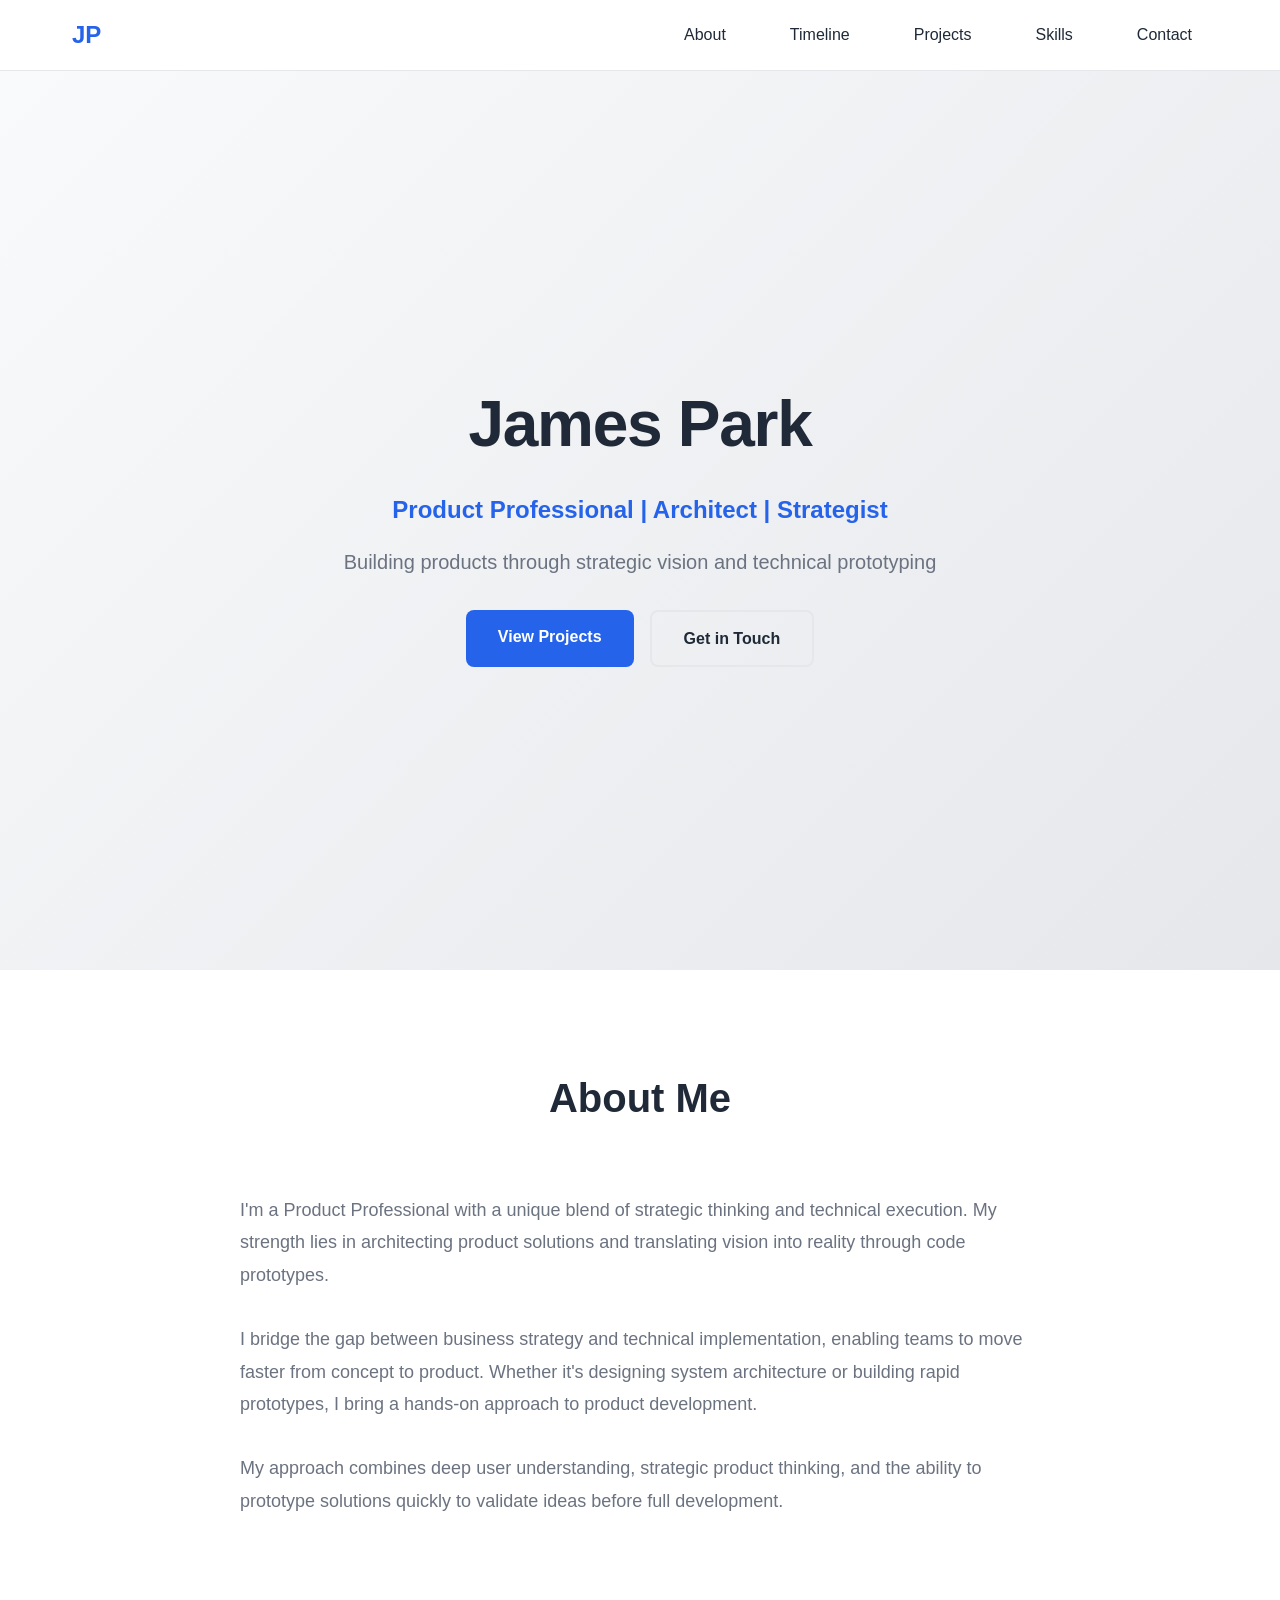
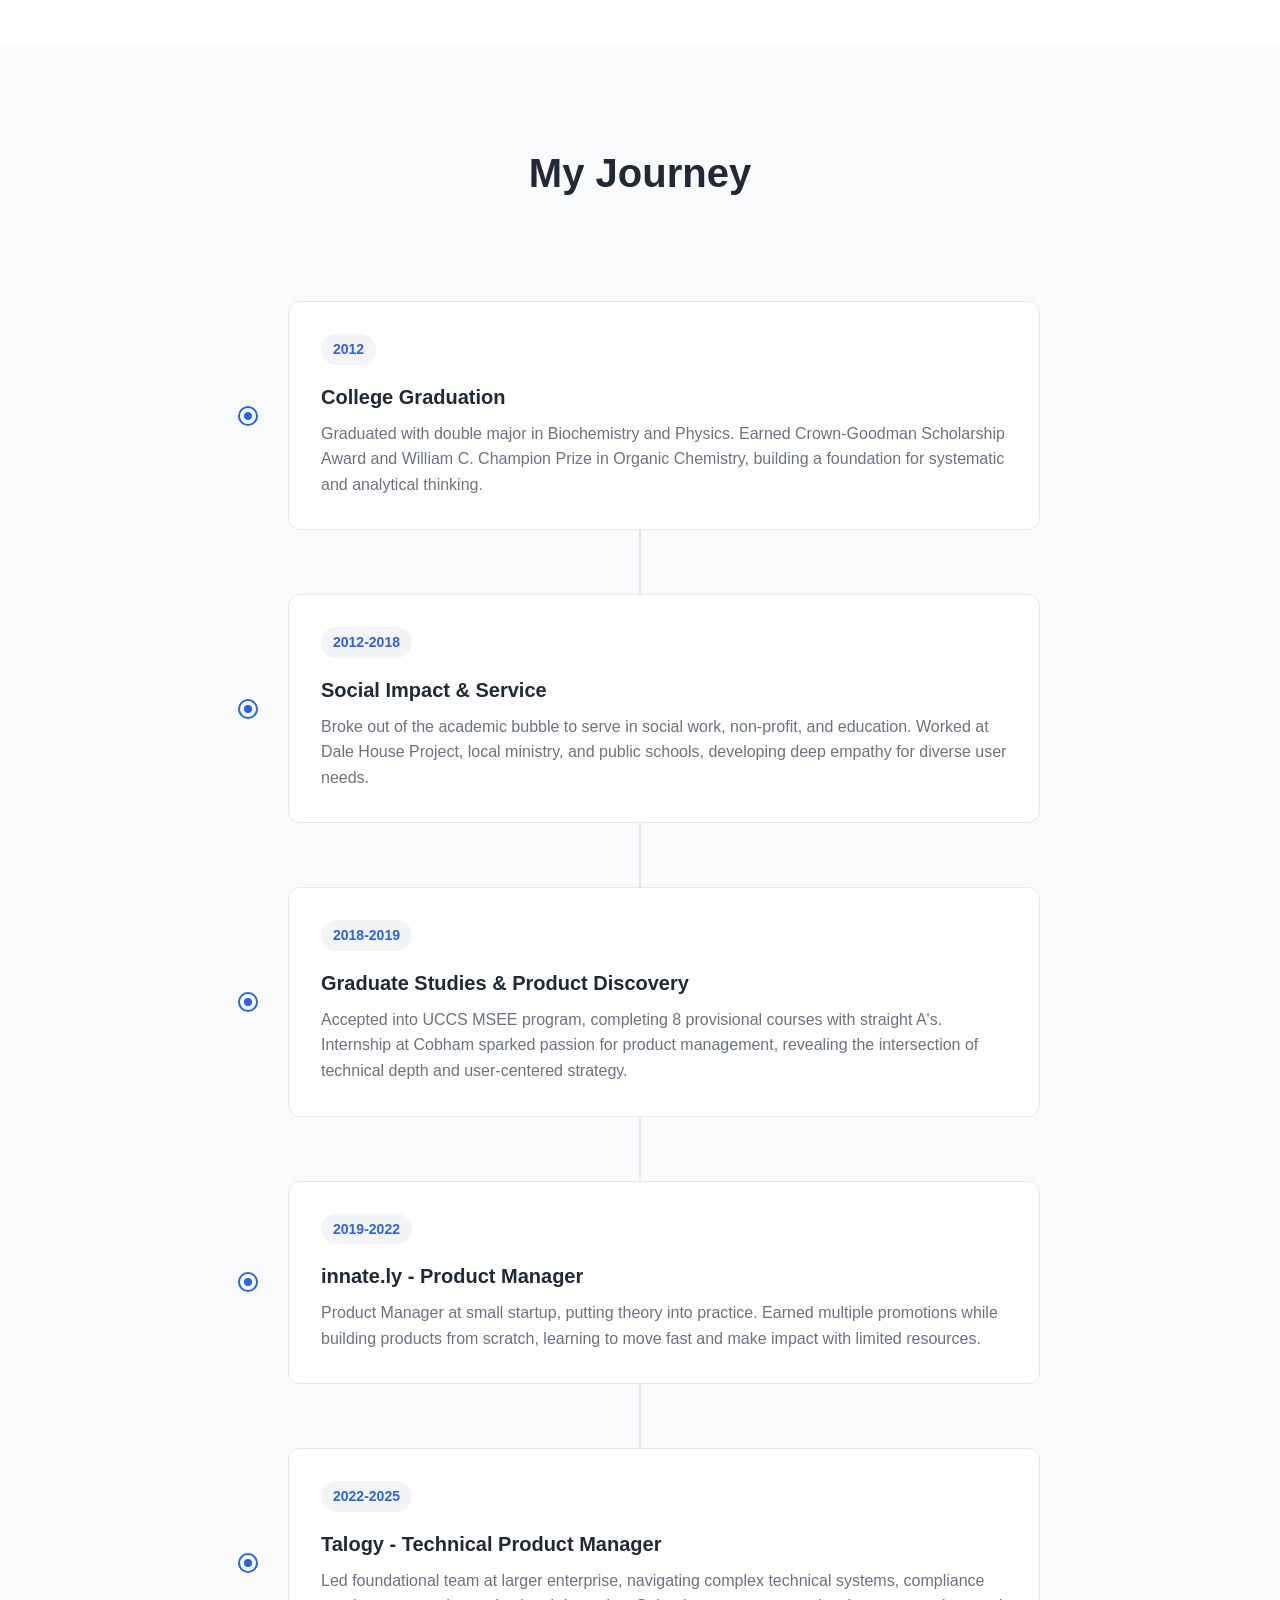
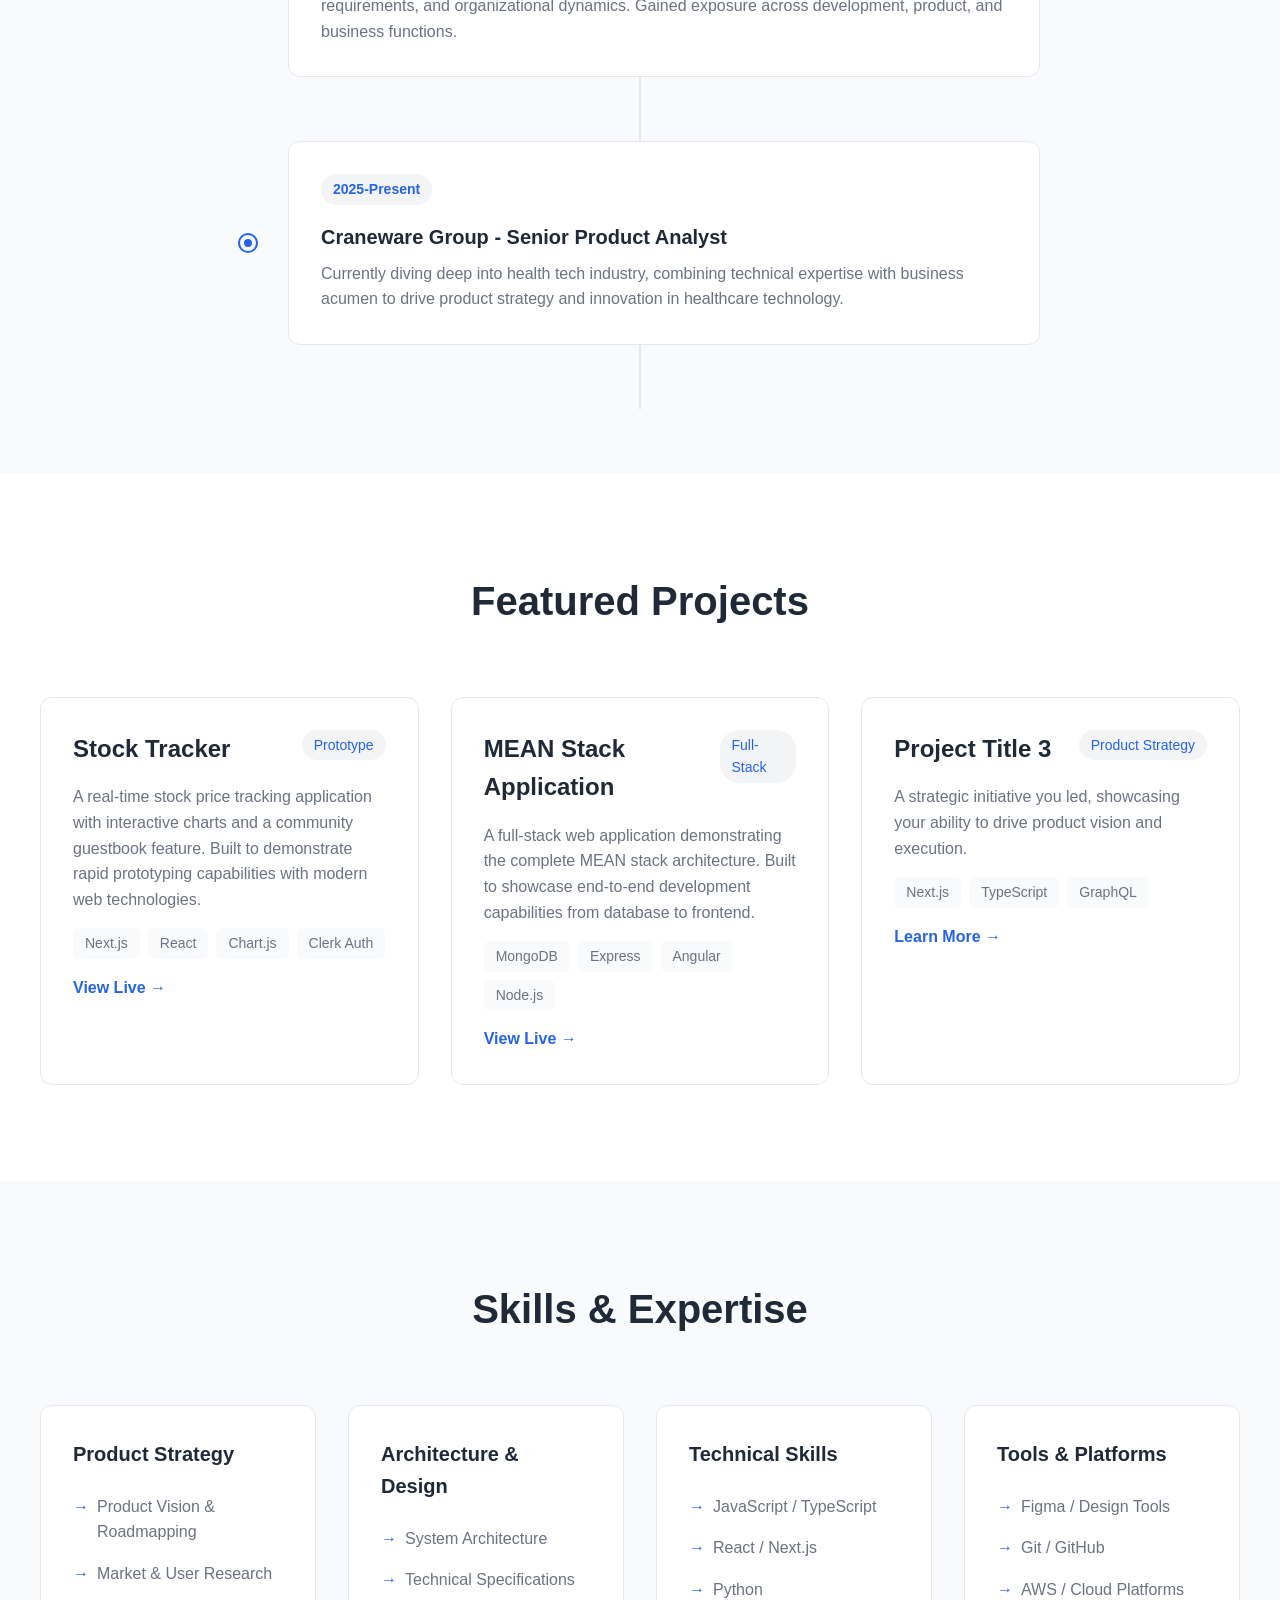
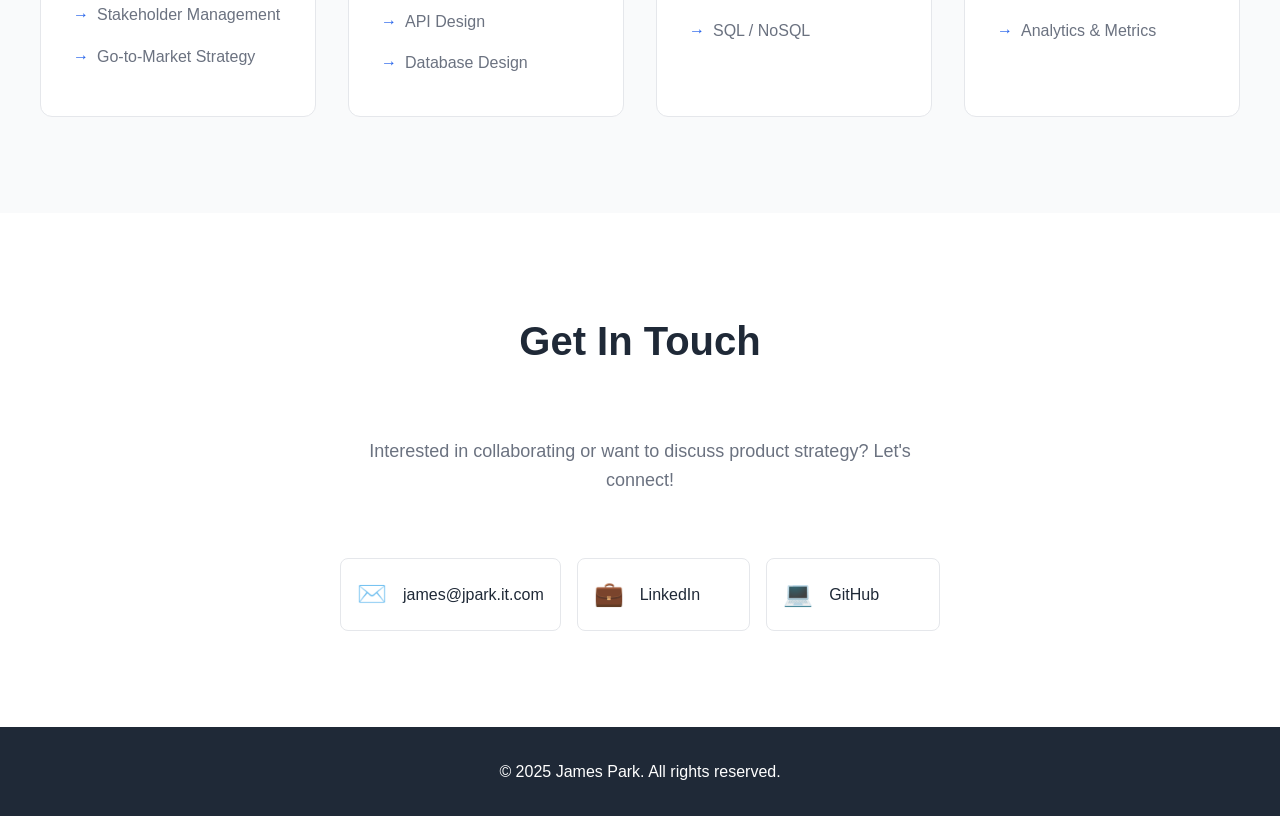
==== commit 2c2a0bc4: "corrected grad date" ====
--- a/index.html
+++ b/index.html
@@ -57,7 +57,7 @@
                 <div class="timeline-item">
                     <div class="timeline-marker"></div>
                     <div class="timeline-content">
-                        <span class="timeline-year">2011</span>
+                        <span class="timeline-year">2012</span>
                         <h3>College Graduation</h3>
                         <p>Graduated with double major in Biochemistry and Physics. Earned Crown-Goodman Scholarship Award and William C. Champion Prize in Organic Chemistry, building a foundation for systematic and analytical thinking.</p>
                     </div>
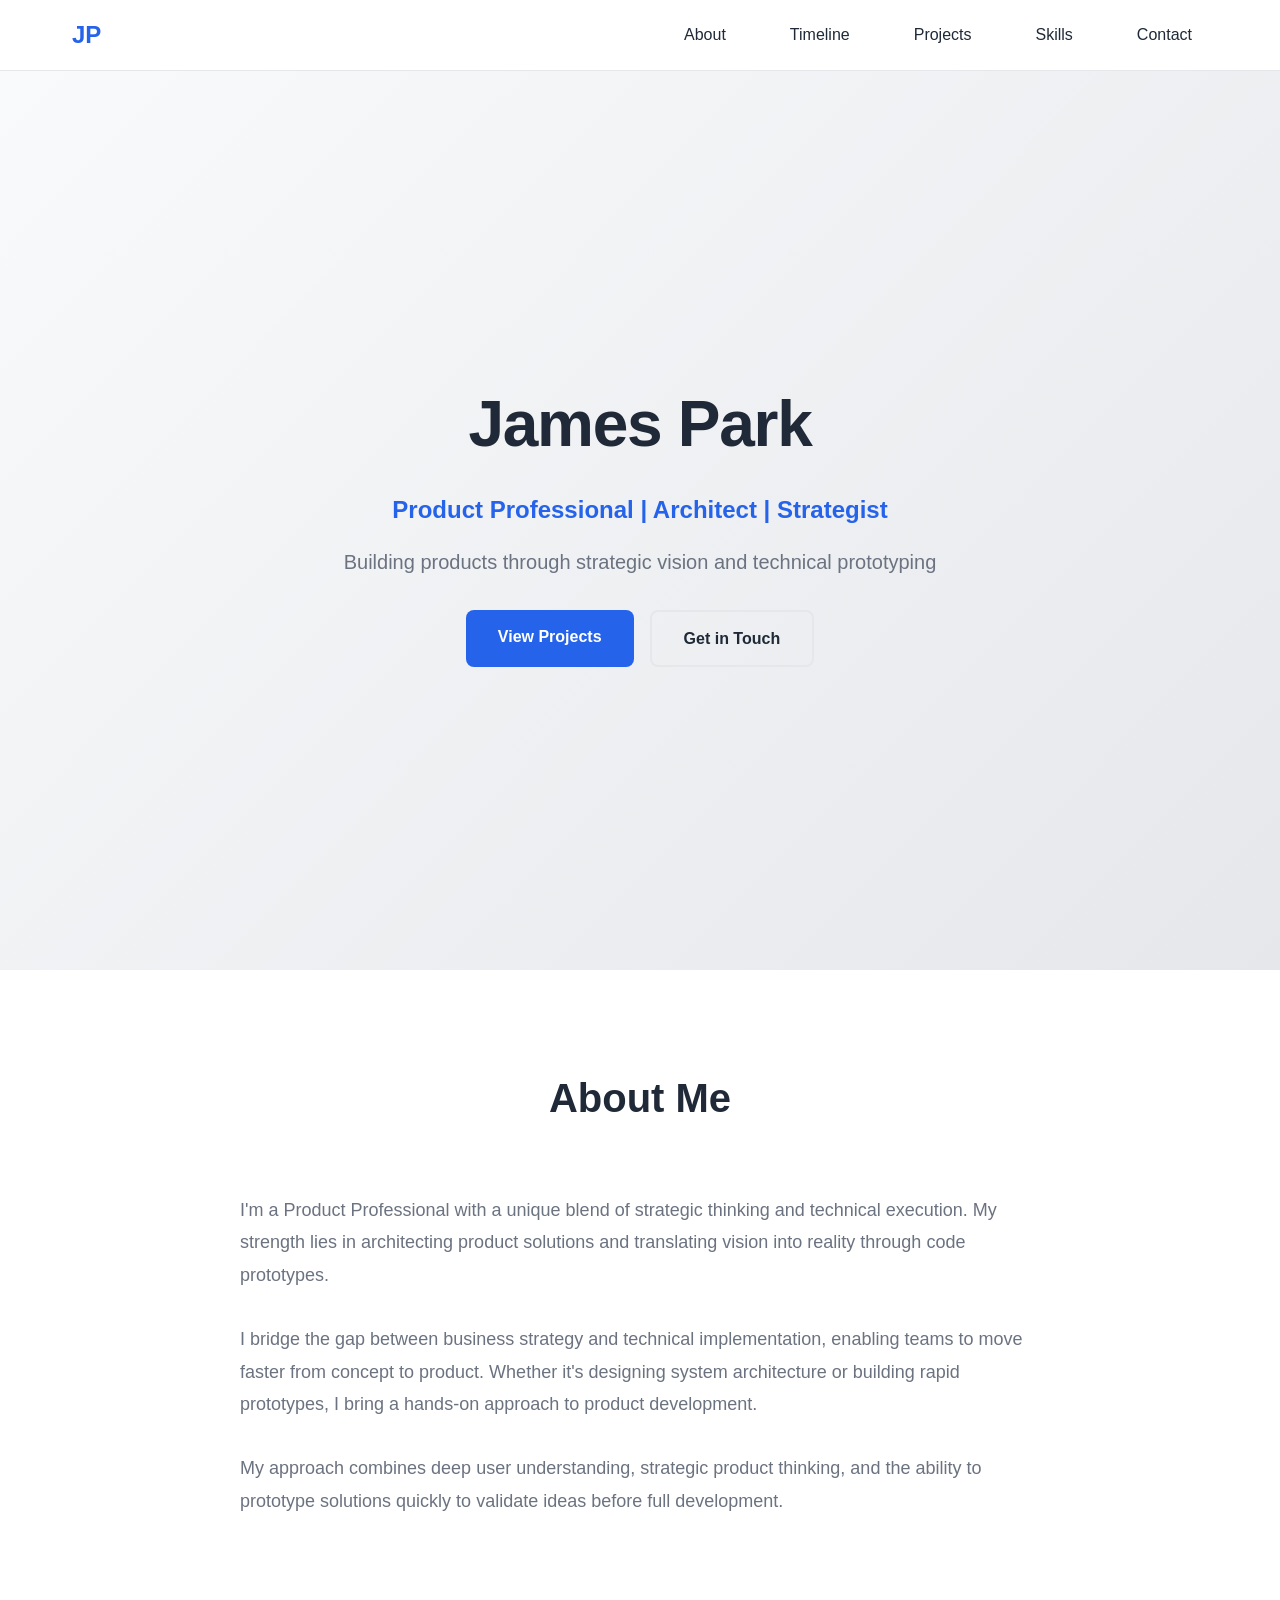
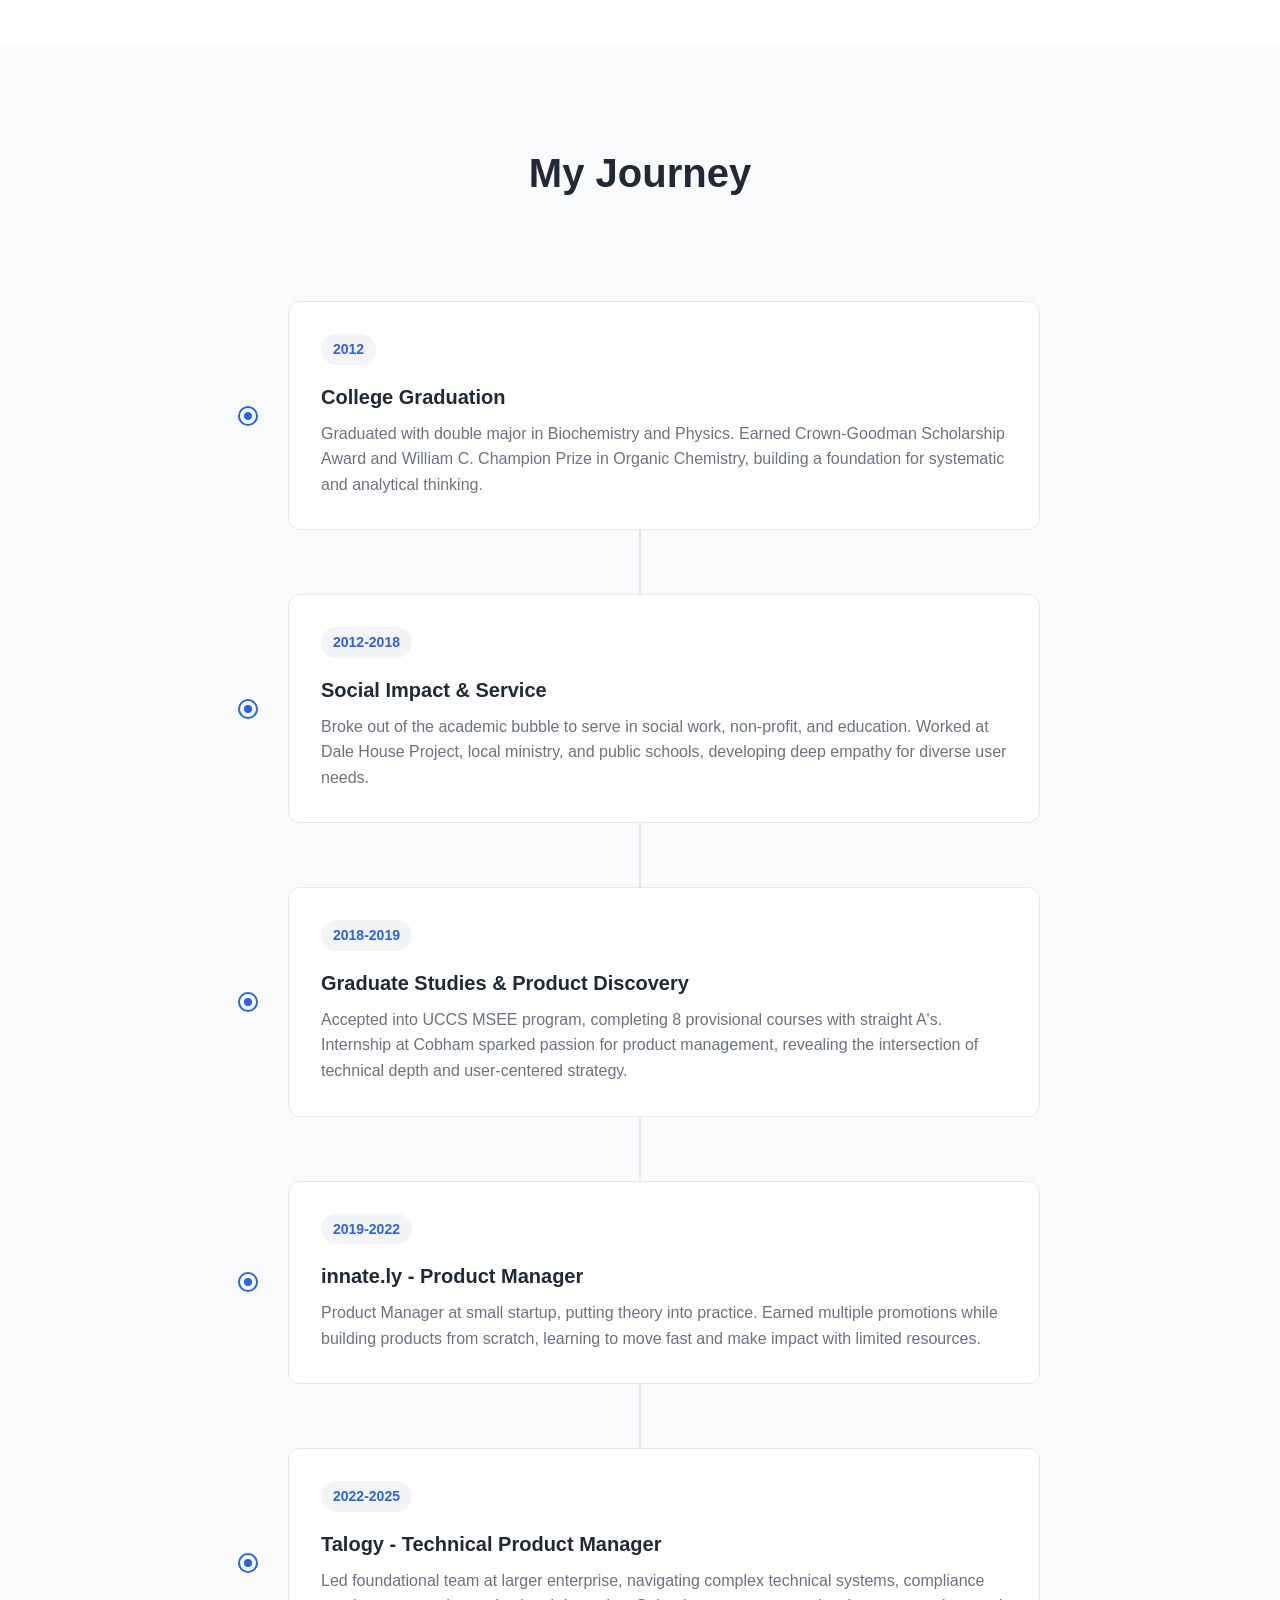
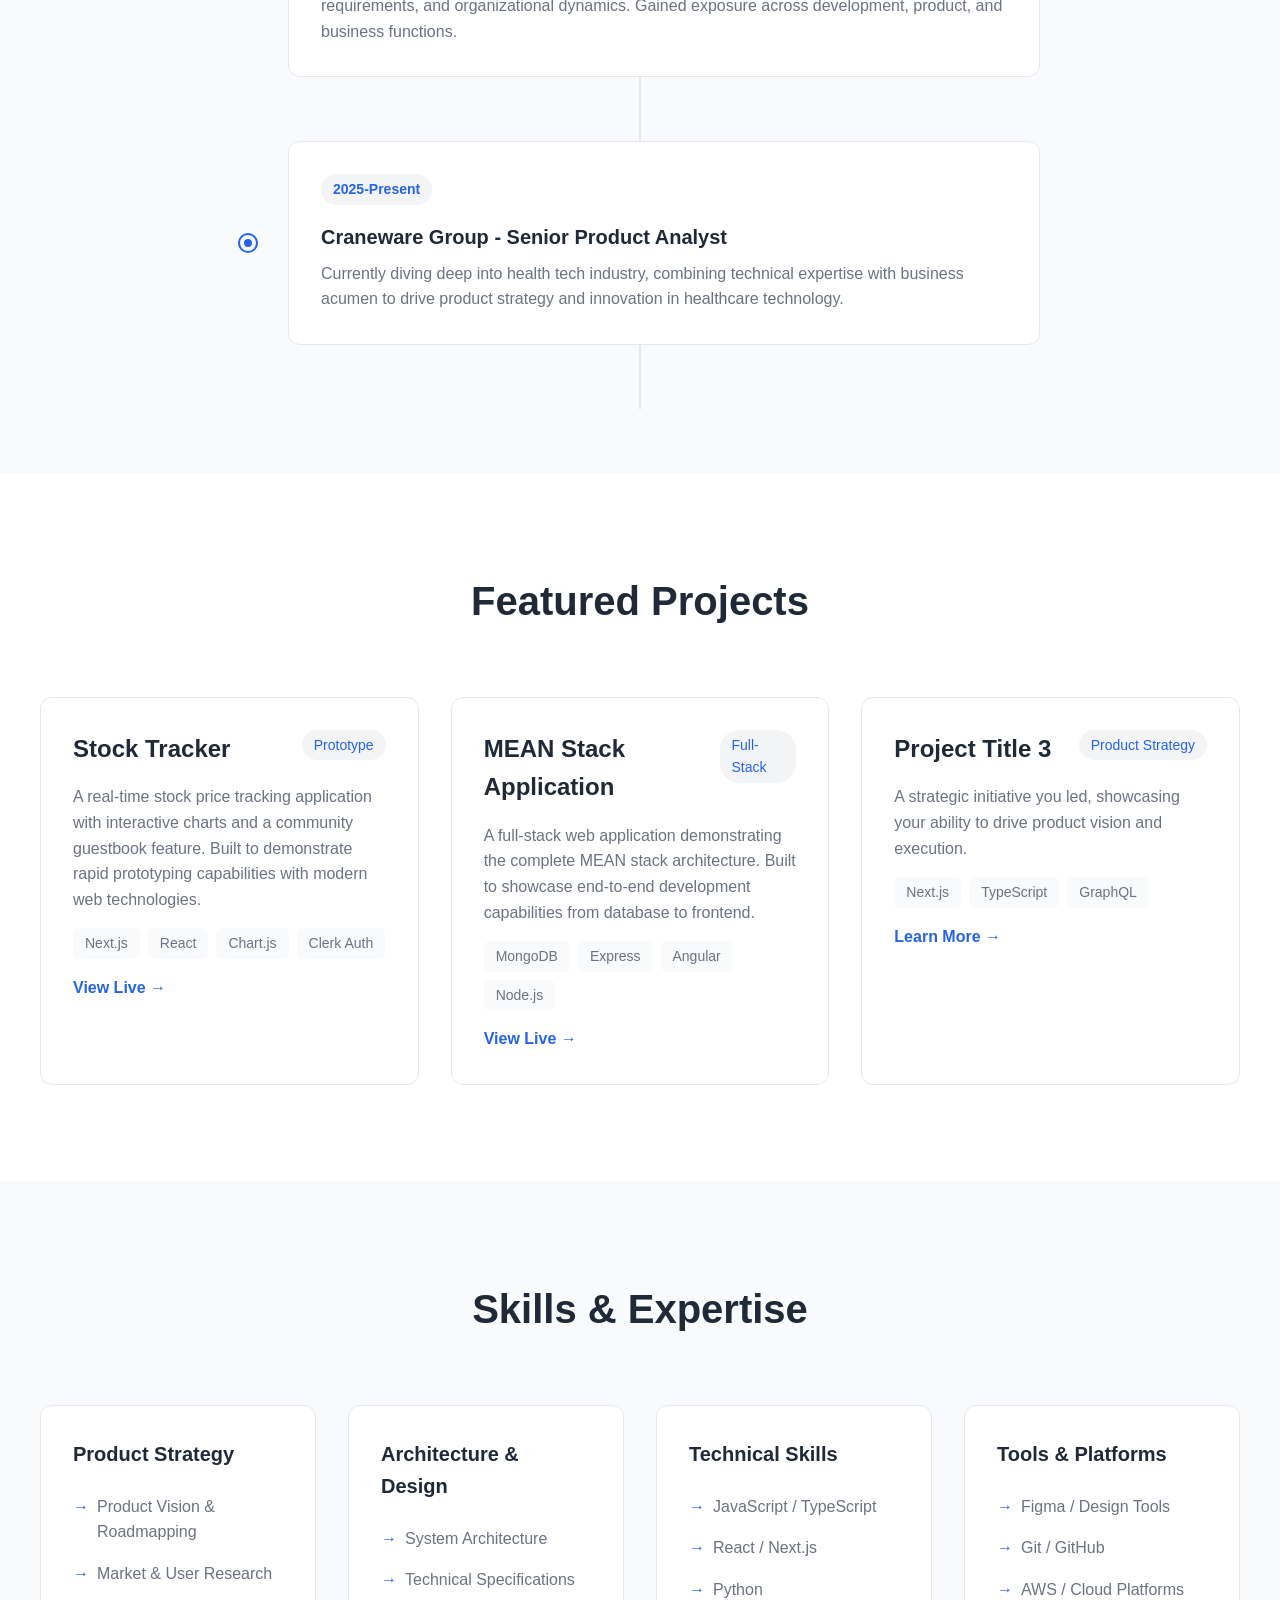
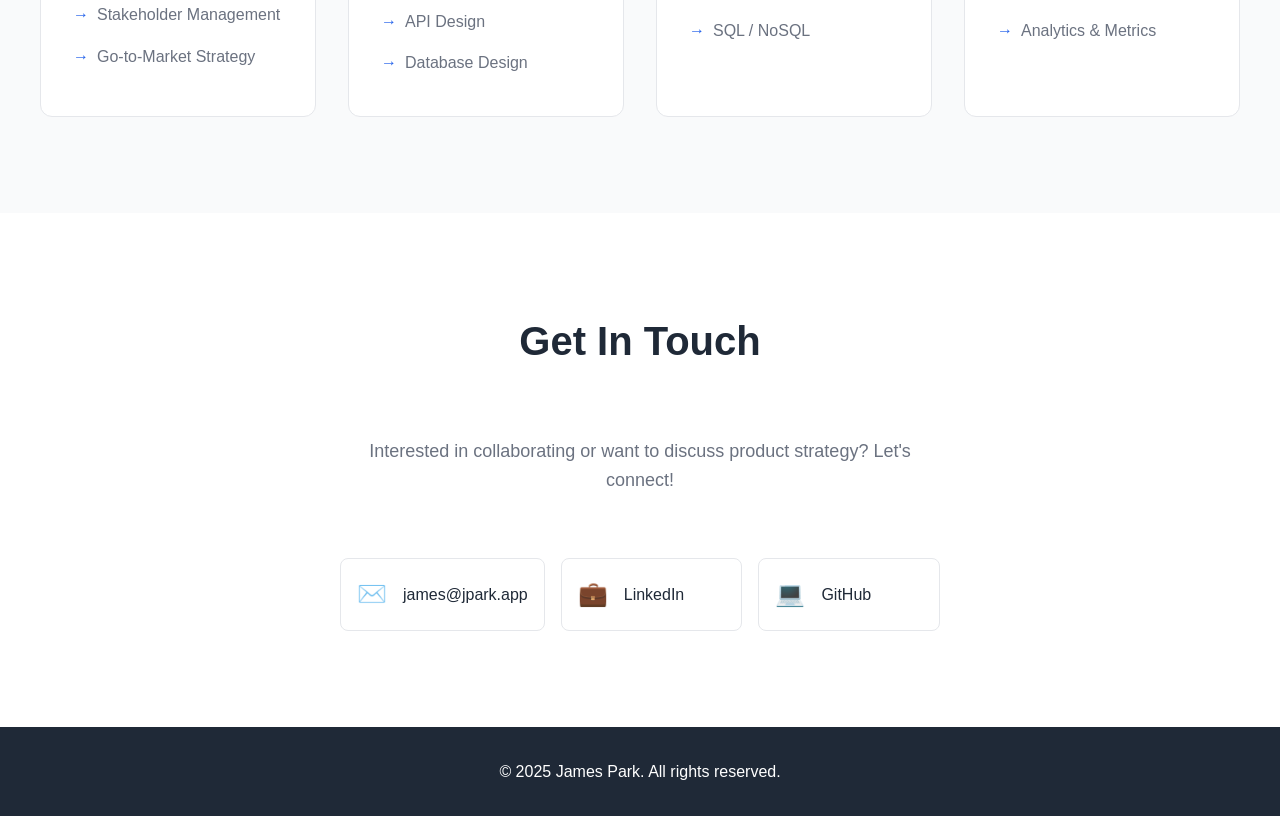
==== commit d7b1446d: "Update domain from jpark.it.com to jpark.app Co-Authored-By: Claude Opus 4.6 <noreply@anthropic.com>" ====
--- a/index.html
+++ b/index.html
@@ -219,9 +219,9 @@
 
             <div class="contact-content">
                 <div class="contact-links">
-                    <a href="mailto:james@jpark.it.com" class="contact-item">
+                    <a href="mailto:james@jpark.app" class="contact-item">
                         <span class="contact-icon">✉️</span>
-                        <span>james@jpark.it.com</span>
+                        <span>james@jpark.app</span>
                     </a>
                     <a href="https://www.linkedin.com/in/pm-j-park/" class="contact-item" target="_blank">
                         <span class="contact-icon">💼</span>
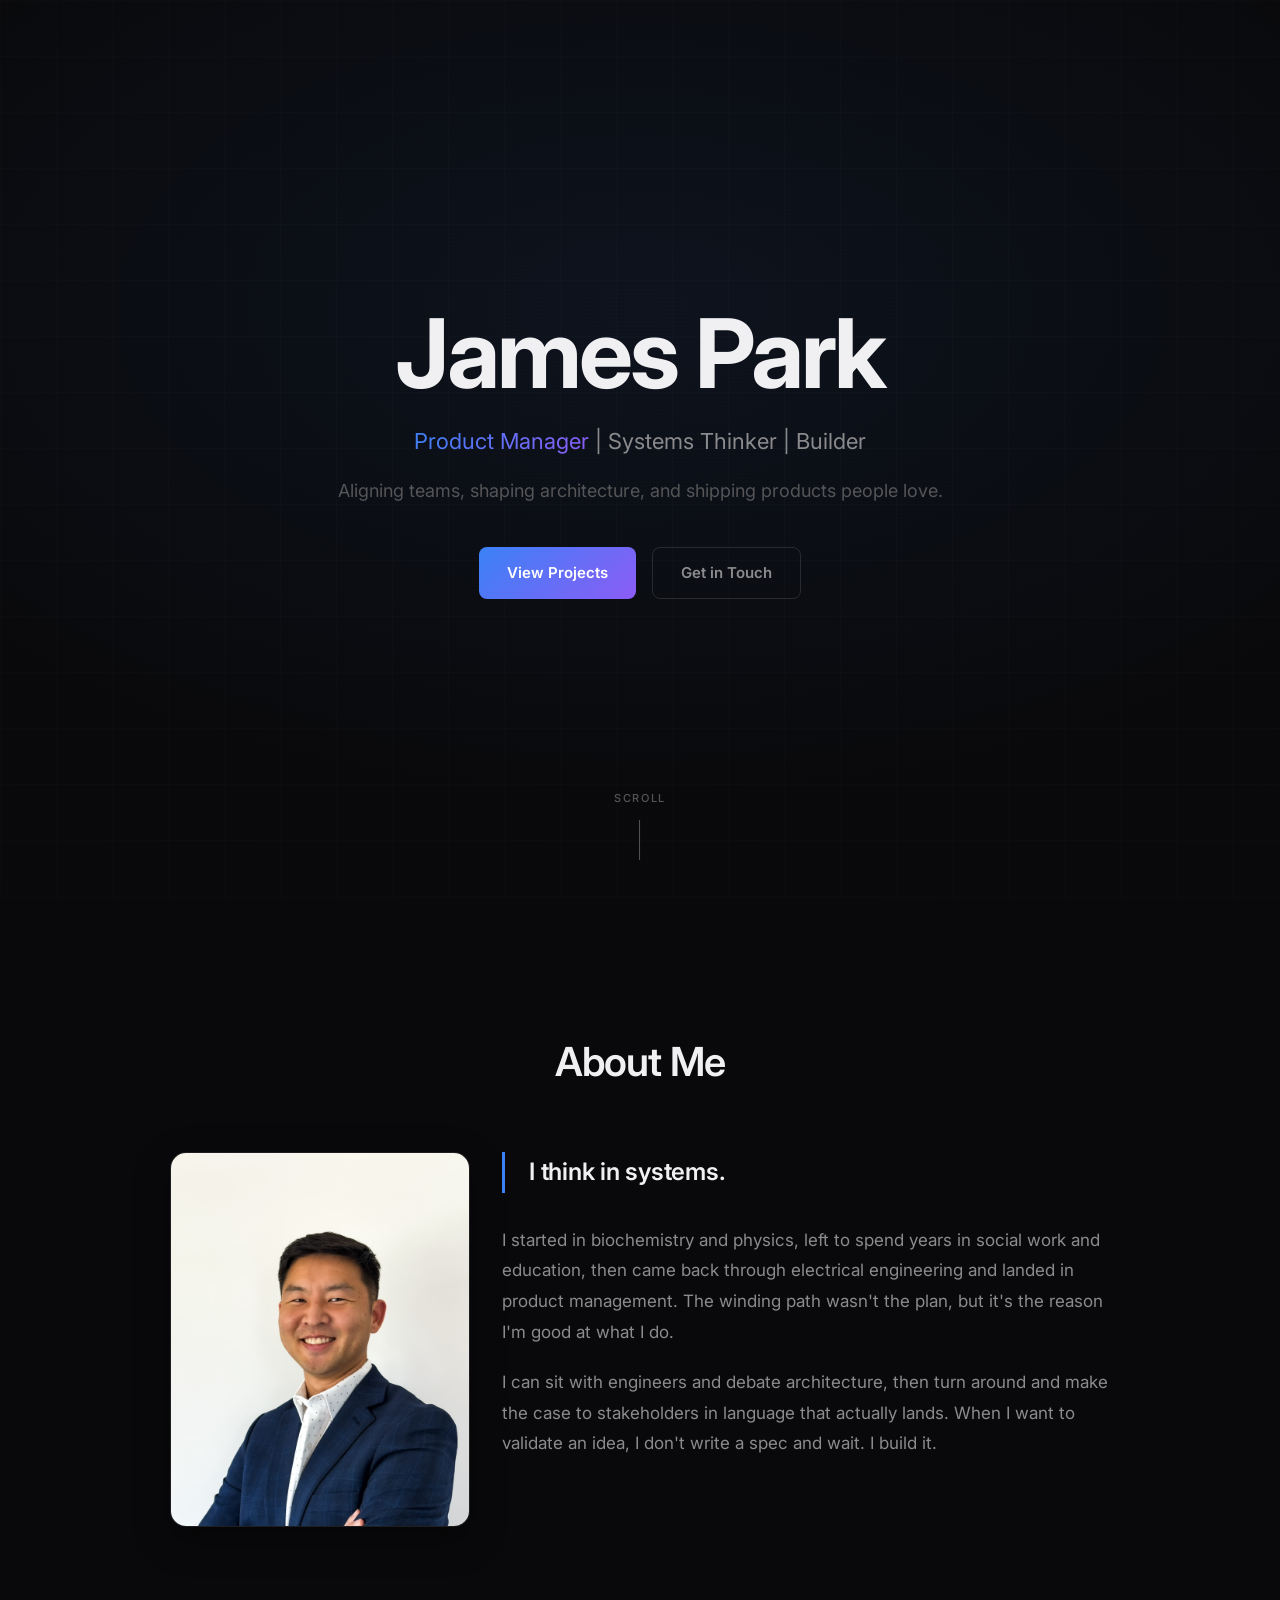
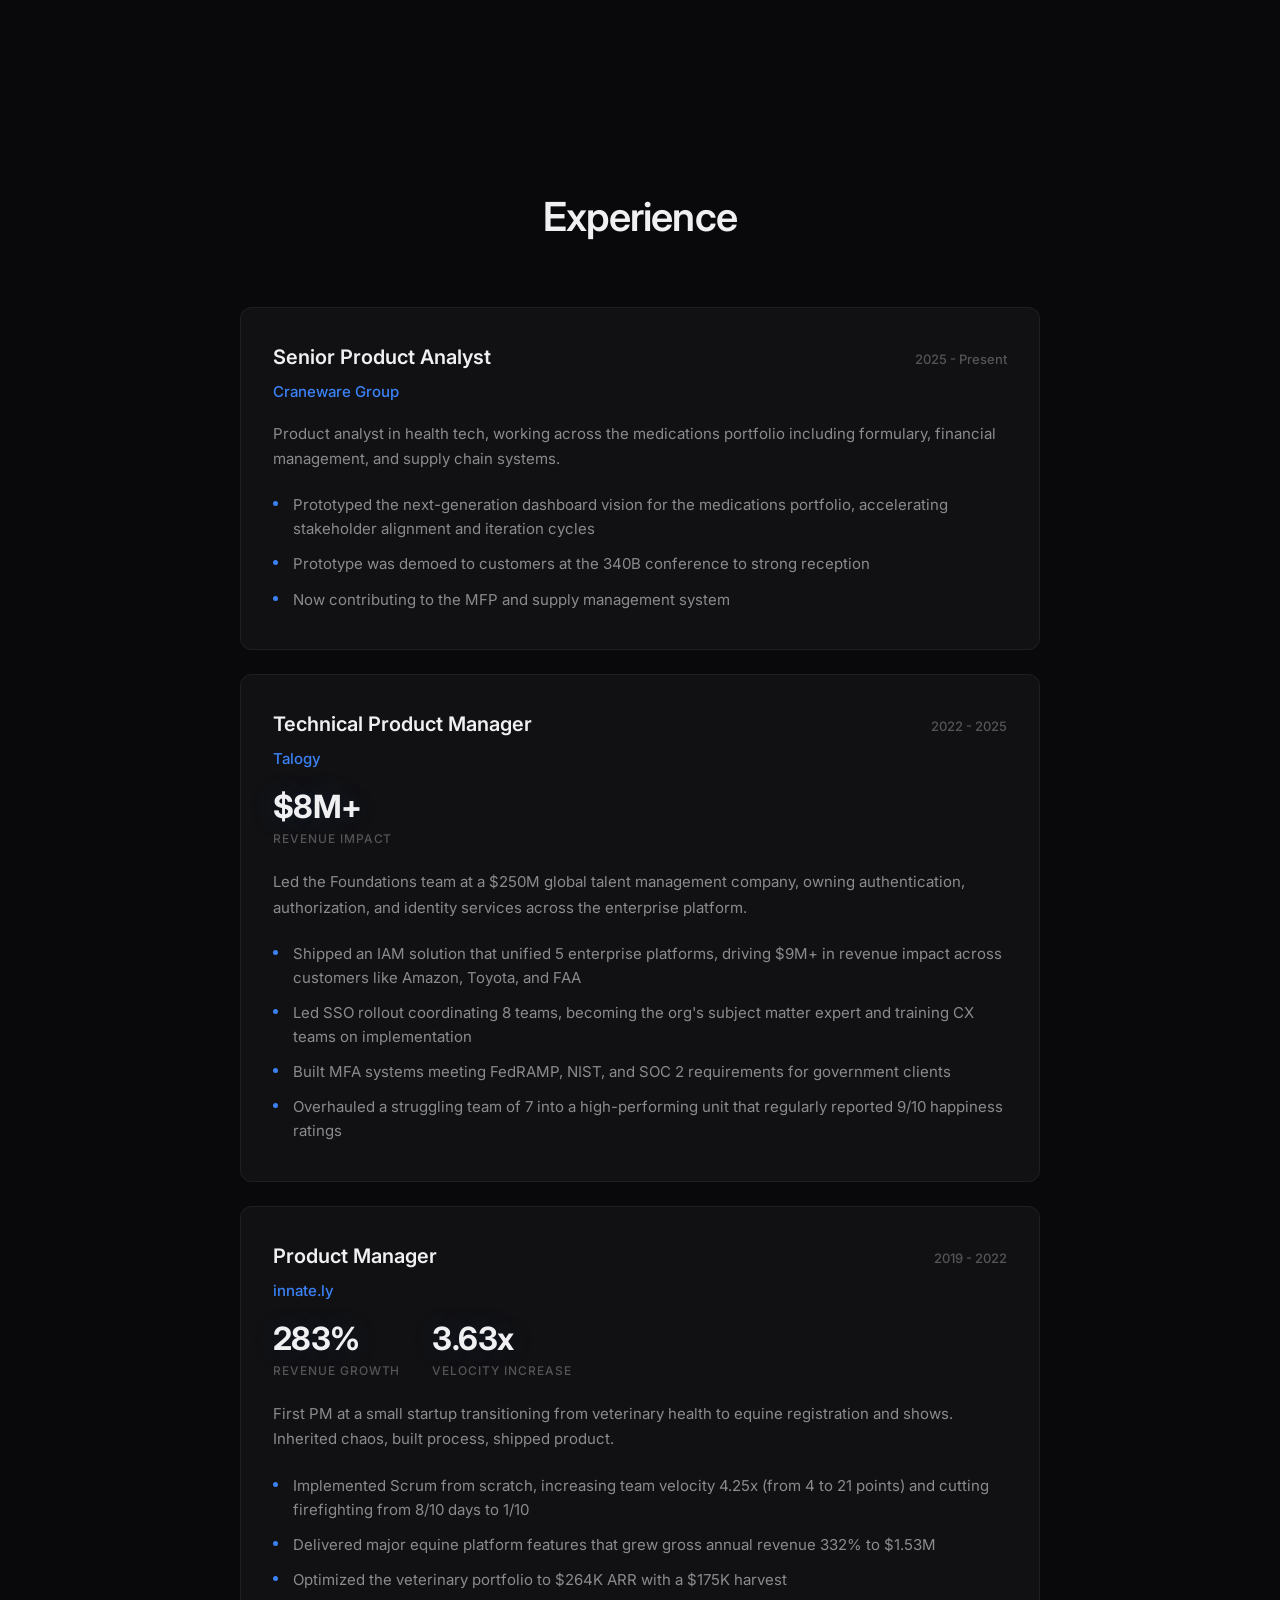
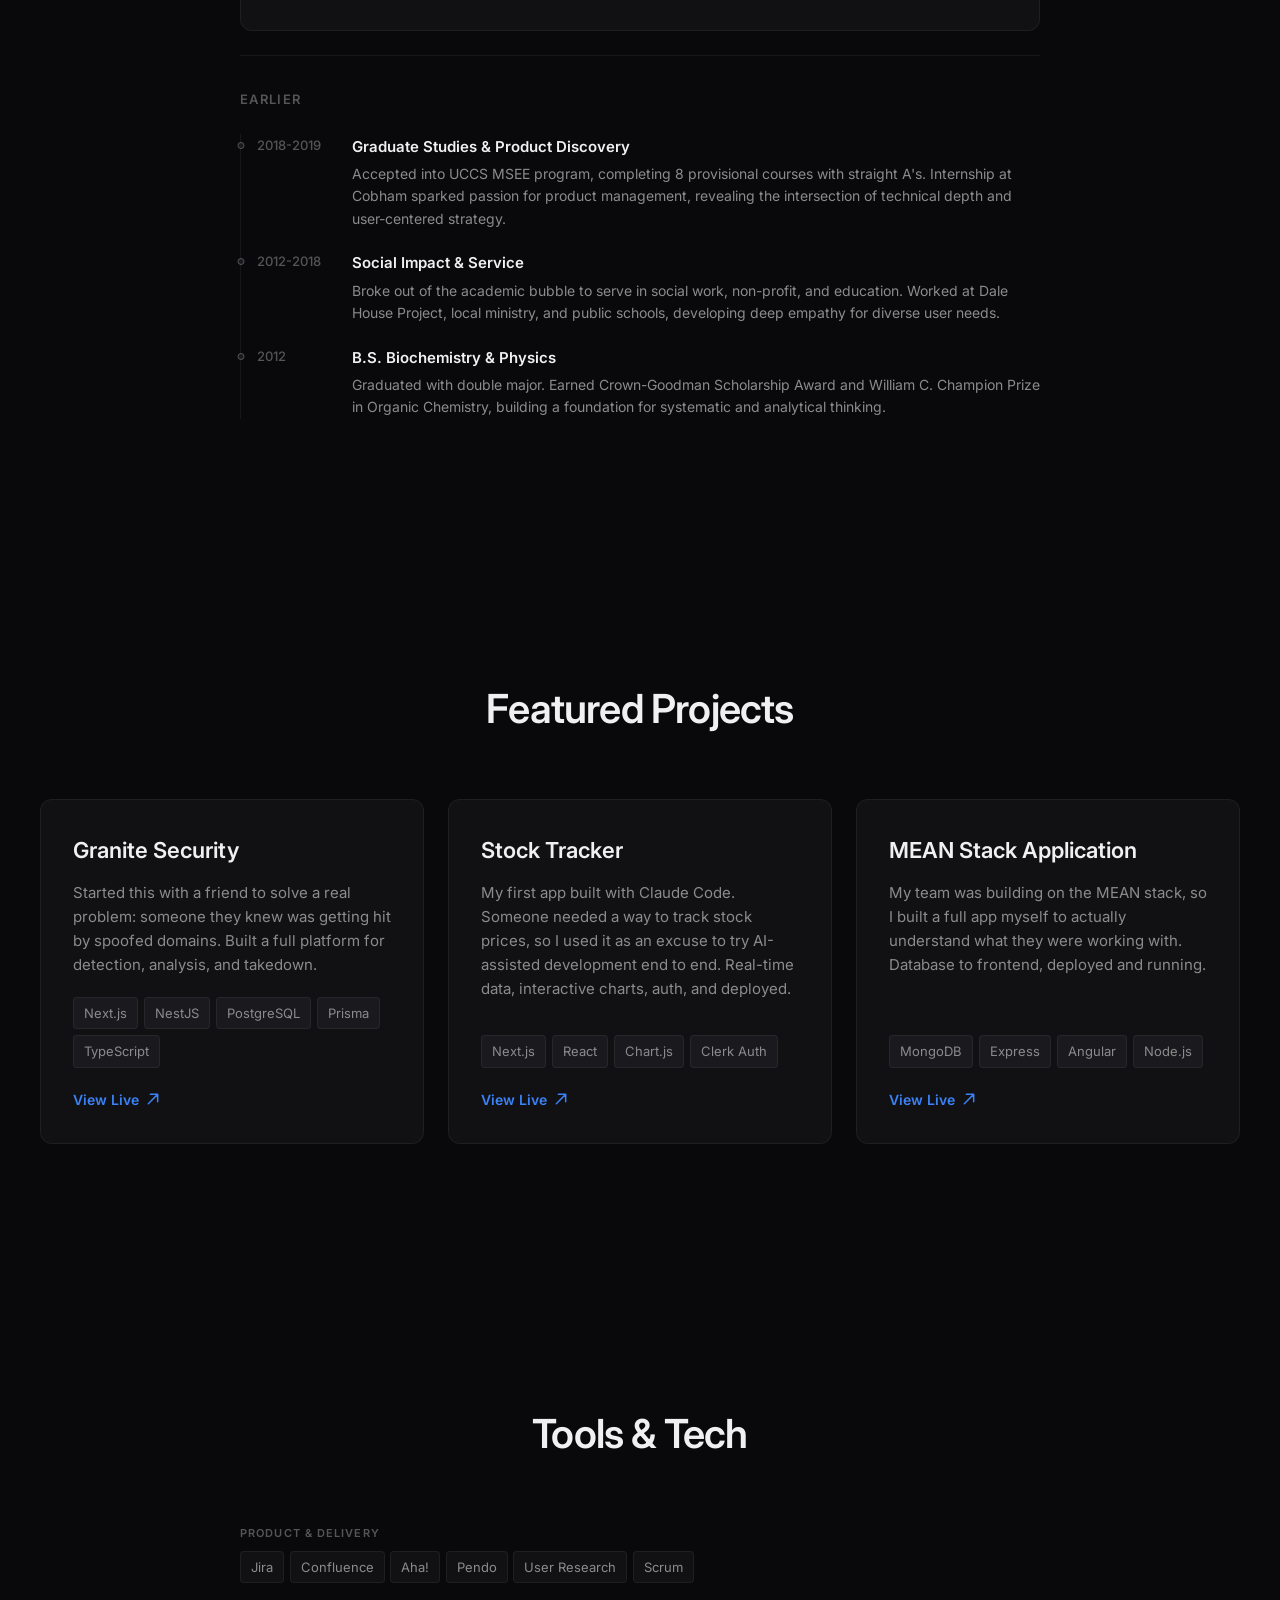
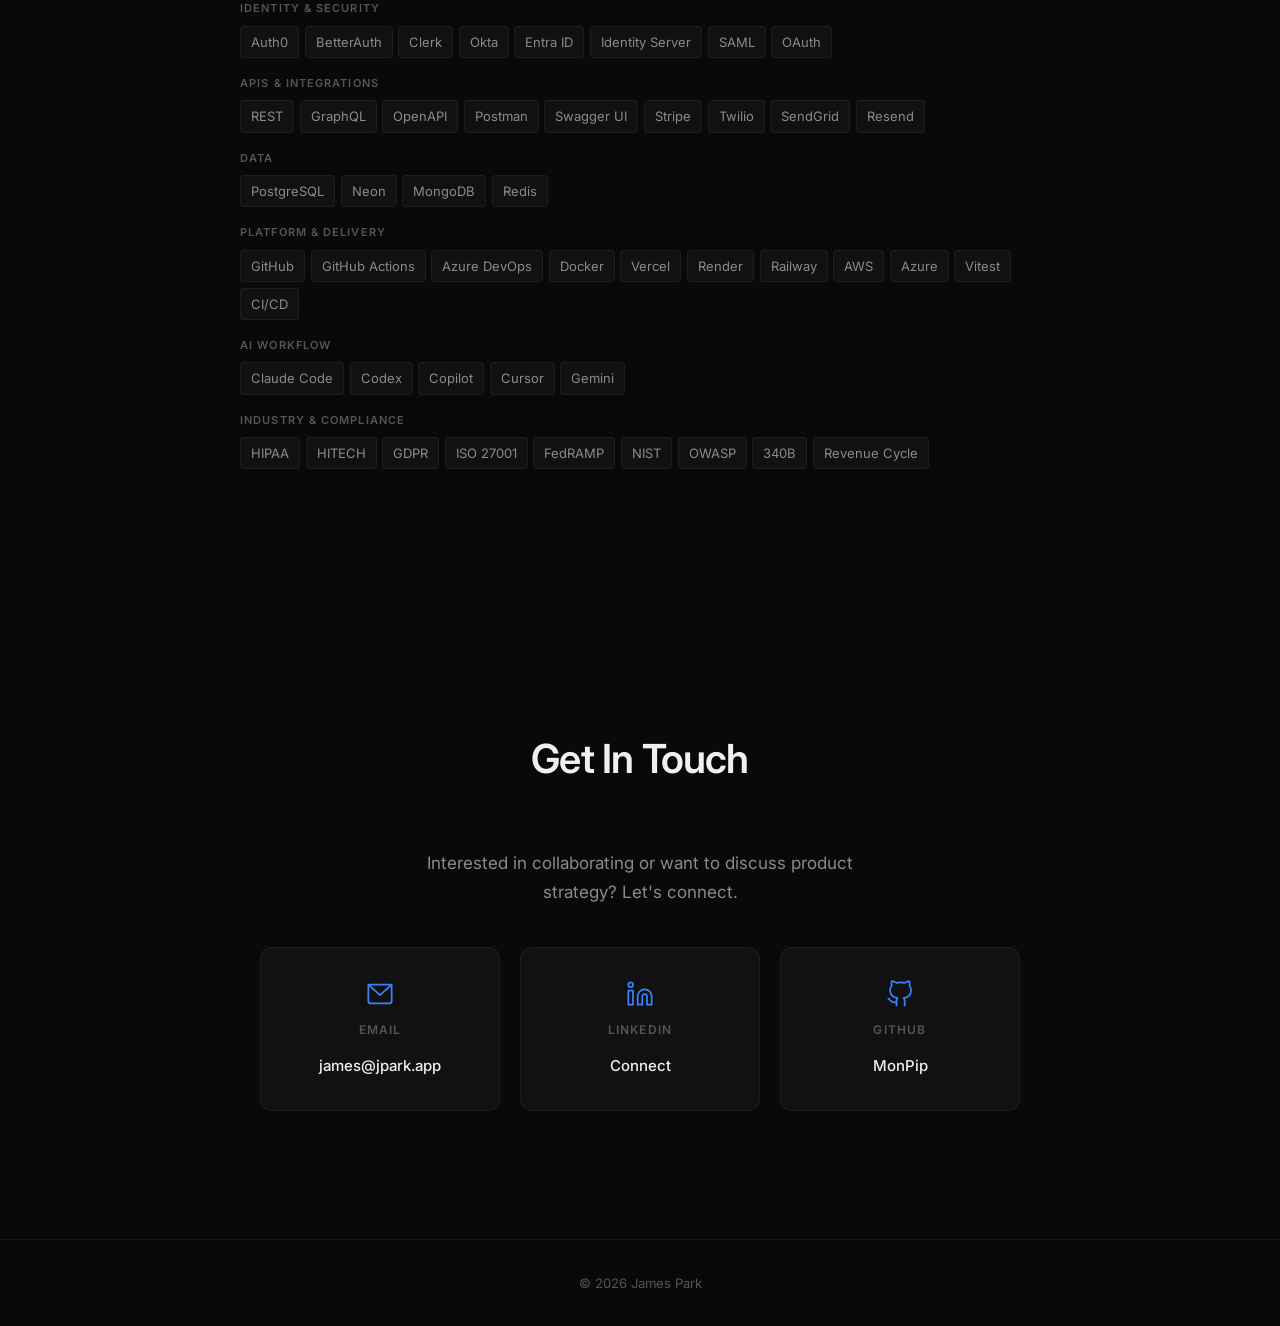
==== commit 445a1721: "Refine portfolio copy, about photo, and tools organization" ====
--- a/index.html
+++ b/index.html
@@ -5,233 +5,381 @@
     <meta name="viewport" content="width=device-width, initial-scale=1.0">
     <meta name="description" content="James Park - Product Professional specializing in architecture, strategy, and code prototyping">
     <title>James Park | Product Professional</title>
+    <link rel="preconnect" href="https://fonts.googleapis.com">
+    <link rel="preconnect" href="https://fonts.gstatic.com" crossorigin>
+    <link href="https://fonts.googleapis.com/css2?family=Inter:wght@400;500;600;700&display=swap" rel="stylesheet">
     <link rel="stylesheet" href="styles.css">
 </head>
 <body>
+    <!-- Cursor Glow -->
+    <div id="cursor-glow" class="cursor-glow"></div>
+
     <!-- Navigation -->
-    <nav class="navbar">
+    <nav id="navbar" class="navbar">
         <div class="nav-container">
-            <a href="#" class="logo">JP</a>
+            <a href="#hero" class="logo">
+                <span class="logo-full">James Park</span>
+                <span class="logo-short">JP</span>
+            </a>
             <ul class="nav-menu">
                 <li><a href="#about" class="nav-link">About</a></li>
-                <li><a href="#timeline" class="nav-link">Timeline</a></li>
+                <li><a href="#experience" class="nav-link">Experience</a></li>
                 <li><a href="#projects" class="nav-link">Projects</a></li>
-                <li><a href="#skills" class="nav-link">Skills</a></li>
+                <li><a href="#tools" class="nav-link">Tools</a></li>
                 <li><a href="#contact" class="nav-link">Contact</a></li>
             </ul>
         </div>
     </nav>
 
     <!-- Hero Section -->
-    <section class="hero">
+    <section id="hero" class="hero">
+        <div class="hero-bg" aria-hidden="true">
+            <div class="hero-bg-grid"></div>
+            <div class="hero-bg-noise"></div>
+            <div class="hero-bg-vignette"></div>
+        </div>
         <div class="hero-content">
-            <h1 class="fade-in">James Park</h1>
-            <p class="subtitle fade-in">Product Professional | Architect | Strategist</p>
-            <p class="description fade-in">Building products through strategic vision and technical prototyping</p>
-            <div class="cta-buttons fade-in">
+            <h1 class="hero-title">James Park</h1>
+            <p class="hero-subtitle">
+                <span class="gradient-text">Product Manager</span> | Systems Thinker | Builder
+            </p>
+            <p class="hero-tagline">Aligning teams, shaping architecture, and shipping products people love.</p>
+            <div class="hero-ctas">
                 <a href="#projects" class="btn btn-primary">View Projects</a>
-                <a href="#contact" class="btn btn-secondary">Get in Touch</a>
-            </div>
+                <a href="#contact" class="btn btn-ghost">Get in Touch</a>
+            </div>
+        </div>
+        <div class="scroll-indicator">
+            <span>Scroll</span>
+            <div class="scroll-line"></div>
         </div>
     </section>
 
     <!-- About Section -->
-    <section id="about" class="section about">
-        <div class="container">
-            <h2 class="section-title">About Me</h2>
+    <section id="about" class="section">
+        <div class="container">
+            <h2 class="section-title reveal">About Me</h2>
             <div class="about-content">
-                <div class="about-text">
-                    <p>I'm a Product Professional with a unique blend of strategic thinking and technical execution. My strength lies in architecting product solutions and translating vision into reality through code prototypes.</p>
-                    <p>I bridge the gap between business strategy and technical implementation, enabling teams to move faster from concept to product. Whether it's designing system architecture or building rapid prototypes, I bring a hands-on approach to product development.</p>
-                    <p>My approach combines deep user understanding, strategic product thinking, and the ability to prototype solutions quickly to validate ideas before full development.</p>
-                </div>
-            </div>
-        </div>
-    </section>
-
-    <!-- Timeline Section -->
-    <section id="timeline" class="section timeline">
-        <div class="container">
-            <h2 class="section-title">My Journey</h2>
-            <div class="timeline-container">
-                <div class="timeline-item">
-                    <div class="timeline-marker"></div>
-                    <div class="timeline-content">
-                        <span class="timeline-year">2012</span>
-                        <h3>College Graduation</h3>
-                        <p>Graduated with double major in Biochemistry and Physics. Earned Crown-Goodman Scholarship Award and William C. Champion Prize in Organic Chemistry, building a foundation for systematic and analytical thinking.</p>
-                    </div>
-                </div>
-
-                <div class="timeline-item">
-                    <div class="timeline-marker"></div>
-                    <div class="timeline-content">
-                        <span class="timeline-year">2012-2018</span>
-                        <h3>Social Impact & Service</h3>
-                        <p>Broke out of the academic bubble to serve in social work, non-profit, and education. Worked at Dale House Project, local ministry, and public schools, developing deep empathy for diverse user needs.</p>
-                    </div>
-                </div>
-
-                <div class="timeline-item">
-                    <div class="timeline-marker"></div>
-                    <div class="timeline-content">
-                        <span class="timeline-year">2018-2019</span>
-                        <h3>Graduate Studies & Product Discovery</h3>
-                        <p>Accepted into UCCS MSEE program, completing 8 provisional courses with straight A's. Internship at Cobham sparked passion for product management, revealing the intersection of technical depth and user-centered strategy.</p>
-                    </div>
-                </div>
-
-                <div class="timeline-item">
-                    <div class="timeline-marker"></div>
-                    <div class="timeline-content">
-                        <span class="timeline-year">2019-2022</span>
-                        <h3>innate.ly - Product Manager</h3>
-                        <p>Product Manager at small startup, putting theory into practice. Earned multiple promotions while building products from scratch, learning to move fast and make impact with limited resources.</p>
-                    </div>
-                </div>
-
-                <div class="timeline-item">
-                    <div class="timeline-marker"></div>
-                    <div class="timeline-content">
-                        <span class="timeline-year">2022-2025</span>
-                        <h3>Talogy - Technical Product Manager</h3>
-                        <p>Led foundational team at larger enterprise, navigating complex technical systems, compliance requirements, and organizational dynamics. Gained exposure across development, product, and business functions.</p>
-                    </div>
-                </div>
-
-                <div class="timeline-item">
-                    <div class="timeline-marker"></div>
-                    <div class="timeline-content">
-                        <span class="timeline-year">2025-Present</span>
-                        <h3>Craneware Group - Senior Product Analyst</h3>
-                        <p>Currently diving deep into health tech industry, combining technical expertise with business acumen to drive product strategy and innovation in healthcare technology.</p>
-                    </div>
-                </div>
+                <figure class="about-photo reveal">
+                    <img
+                        src="assets/2F17AF4E-AFAC-4EE3-B59D-8B2DBE8F120E_1_105_c.jpeg"
+                        alt="James Park portrait"
+                        loading="lazy"
+                        decoding="async"
+                    >
+                </figure>
+                <div class="about-copy">
+                    <div class="about-pullquote reveal">
+                        <p>I think in systems.</p>
+                    </div>
+                    <div class="about-text reveal">
+                        <p>I started in biochemistry and physics, left to spend years in social work and education, then came back through electrical engineering and landed in product management. The winding path wasn't the plan, but it's the reason I'm good at what I do.</p>
+                        <p>I can sit with engineers and debate architecture, then turn around and make the case to stakeholders in language that actually lands. When I want to validate an idea, I don't write a spec and wait. I build it.</p>
+                    </div>
+                </div>
+            </div>
+        </div>
+    </section>
+
+    <!-- Experience Section -->
+    <section id="experience" class="section">
+        <div class="container">
+            <h2 class="section-title reveal">Experience</h2>
+            <div class="experience-container">
+
+                <div class="experience-entry reveal">
+                    <div class="experience-header">
+                        <div>
+                            <h3>Senior Product Analyst</h3>
+                            <span class="experience-company">Craneware Group</span>
+                        </div>
+                        <span class="experience-date">2025 - Present</span>
+                    </div>
+                    <p class="experience-summary">Product analyst in health tech, working across the medications portfolio including formulary, financial management, and supply chain systems.</p>
+                    <ul class="experience-accomplishments">
+                        <li>Prototyped the next-generation dashboard vision for the medications portfolio, accelerating stakeholder alignment and iteration cycles</li>
+                        <li>Prototype was demoed to customers at the 340B conference to strong reception</li>
+                        <li>Now contributing to the MFP and supply management system</li>
+                    </ul>
+                </div>
+
+                <div class="experience-entry reveal">
+                    <div class="experience-header">
+                        <div>
+                            <h3>Technical Product Manager</h3>
+                            <span class="experience-company">Talogy</span>
+                        </div>
+                        <span class="experience-date">2022 - 2025</span>
+                    </div>
+                    <div class="stat-row">
+                        <div class="stat-callout" data-target="9" data-prefix="$" data-suffix="M+">
+                            <span class="stat-number">$0M+</span>
+                            <span class="stat-label">Revenue Impact</span>
+                        </div>
+                    </div>
+                    <p class="experience-summary">Led the Foundations team at a $250M global talent management company, owning authentication, authorization, and identity services across the enterprise platform.</p>
+                    <ul class="experience-accomplishments">
+                        <li>Shipped an IAM solution that unified 5 enterprise platforms, driving $9M+ in revenue impact across customers like Amazon, Toyota, and FAA</li>
+                        <li>Led SSO rollout coordinating 8 teams, becoming the org's subject matter expert and training CX teams on implementation</li>
+                        <li>Built MFA systems meeting FedRAMP, NIST, and SOC 2 requirements for government clients</li>
+                        <li>Overhauled a struggling team of 7 into a high-performing unit that regularly reported 9/10 happiness ratings</li>
+                    </ul>
+                </div>
+
+                <div class="experience-entry reveal">
+                    <div class="experience-header">
+                        <div>
+                            <h3>Product Manager</h3>
+                            <span class="experience-company">innate.ly</span>
+                        </div>
+                        <span class="experience-date">2019 - 2022</span>
+                    </div>
+                    <div class="stat-row">
+                        <div class="stat-callout" data-target="332" data-suffix="%">
+                            <span class="stat-number">0%</span>
+                            <span class="stat-label">Revenue Growth</span>
+                        </div>
+                        <div class="stat-callout" data-target="4.25" data-suffix="x" data-decimals="2">
+                            <span class="stat-number">0x</span>
+                            <span class="stat-label">Velocity Increase</span>
+                        </div>
+                    </div>
+                    <p class="experience-summary">First PM at a small startup transitioning from veterinary health to equine registration and shows. Inherited chaos, built process, shipped product.</p>
+                    <ul class="experience-accomplishments">
+                        <li>Implemented Scrum from scratch, increasing team velocity 4.25x (from 4 to 21 points) and cutting firefighting from 8/10 days to 1/10</li>
+                        <li>Delivered major equine platform features that grew gross annual revenue 332% to $1.53M</li>
+                        <li>Optimized the veterinary portfolio to $264K ARR with a $175K harvest</li>
+                    </ul>
+                </div>
+
+                <div class="experience-earlier reveal">
+                    <h4>Earlier</h4>
+                    <div class="timeline">
+                        <div class="timeline-item">
+                            <span class="timeline-date">2018-2019</span>
+                            <div class="timeline-content">
+                                <strong>Graduate Studies & Product Discovery</strong>
+                                <p>Accepted into UCCS MSEE program, completing 8 provisional courses with straight A's. Internship at Cobham sparked passion for product management, revealing the intersection of technical depth and user-centered strategy.</p>
+                            </div>
+                        </div>
+                        <div class="timeline-item">
+                            <span class="timeline-date">2012-2018</span>
+                            <div class="timeline-content">
+                                <strong>Social Impact & Service</strong>
+                                <p>Broke out of the academic bubble to serve in social work, non-profit, and education. Worked at Dale House Project, local ministry, and public schools, developing deep empathy for diverse user needs.</p>
+                            </div>
+                        </div>
+                        <div class="timeline-item">
+                            <span class="timeline-date">2012</span>
+                            <div class="timeline-content">
+                                <strong>B.S. Biochemistry & Physics</strong>
+                                <p>Graduated with double major. Earned Crown-Goodman Scholarship Award and William C. Champion Prize in Organic Chemistry, building a foundation for systematic and analytical thinking.</p>
+                            </div>
+                        </div>
+                    </div>
+                </div>
+
             </div>
         </div>
     </section>
 
     <!-- Projects Section -->
-    <section id="projects" class="section projects">
-        <div class="container">
-            <h2 class="section-title">Featured Projects</h2>
+    <section id="projects" class="section">
+        <div class="container container-wide">
+            <h2 class="section-title reveal">Featured Projects</h2>
             <div class="projects-grid">
-                <div class="project-card">
-                    <div class="project-header">
-                        <h3>Stock Tracker</h3>
-                        <span class="project-tag">Prototype</span>
-                    </div>
-                    <p class="project-description">A real-time stock price tracking application with interactive charts and a community guestbook feature. Built to demonstrate rapid prototyping capabilities with modern web technologies.</p>
-                    <div class="project-tech">
-                        <span class="tech-tag">Next.js</span>
-                        <span class="tech-tag">React</span>
-                        <span class="tech-tag">Chart.js</span>
-                        <span class="tech-tag">Clerk Auth</span>
-                    </div>
-                    <a href="https://stonks-nextjs.vercel.app/" target="_blank" class="project-link">View Live →</a>
-                </div>
-
-                <div class="project-card">
-                    <div class="project-header">
-                        <h3>MEAN Stack Application</h3>
-                        <span class="project-tag">Full-Stack</span>
-                    </div>
-                    <p class="project-description">A full-stack web application demonstrating the complete MEAN stack architecture. Built to showcase end-to-end development capabilities from database to frontend.</p>
-                    <div class="project-tech">
-                        <span class="tech-tag">MongoDB</span>
-                        <span class="tech-tag">Express</span>
-                        <span class="tech-tag">Angular</span>
-                        <span class="tech-tag">Node.js</span>
-                    </div>
-                    <a href="https://meanstack2021.onrender.com/" target="_blank" class="project-link">View Live →</a>
-                </div>
-
-                <div class="project-card">
-                    <div class="project-header">
-                        <h3>Project Title 3</h3>
-                        <span class="project-tag">Product Strategy</span>
-                    </div>
-                    <p class="project-description">A strategic initiative you led, showcasing your ability to drive product vision and execution.</p>
-                    <div class="project-tech">
-                        <span class="tech-tag">Next.js</span>
-                        <span class="tech-tag">TypeScript</span>
-                        <span class="tech-tag">GraphQL</span>
-                    </div>
-                    <a href="#" class="project-link">Learn More →</a>
-                </div>
-            </div>
-        </div>
-    </section>
-
-    <!-- Skills Section -->
-    <section id="skills" class="section skills">
-        <div class="container">
-            <h2 class="section-title">Skills & Expertise</h2>
-            <div class="skills-grid">
-                <div class="skill-category">
-                    <h3>Product Strategy</h3>
-                    <ul>
-                        <li>Product Vision & Roadmapping</li>
-                        <li>Market & User Research</li>
-                        <li>Stakeholder Management</li>
-                        <li>Go-to-Market Strategy</li>
-                    </ul>
-                </div>
-
-                <div class="skill-category">
-                    <h3>Architecture & Design</h3>
-                    <ul>
-                        <li>System Architecture</li>
-                        <li>Technical Specifications</li>
-                        <li>API Design</li>
-                        <li>Database Design</li>
-                    </ul>
-                </div>
-
-                <div class="skill-category">
-                    <h3>Technical Skills</h3>
-                    <ul>
-                        <li>JavaScript / TypeScript</li>
-                        <li>React / Next.js</li>
-                        <li>Python</li>
-                        <li>SQL / NoSQL</li>
-                    </ul>
-                </div>
-
-                <div class="skill-category">
-                    <h3>Tools & Platforms</h3>
-                    <ul>
-                        <li>Figma / Design Tools</li>
-                        <li>Git / GitHub</li>
-                        <li>AWS / Cloud Platforms</li>
-                        <li>Analytics & Metrics</li>
-                    </ul>
+
+                <div class="project-card reveal" data-tilt>
+                    <div class="project-card-glow"></div>
+                    <div class="project-card-inner">
+                        <div class="project-header">
+                            <h3>Granite Security</h3>
+                        </div>
+                        <p class="project-description">Started this with a friend to solve a real problem: someone they knew was getting hit by spoofed domains. Built a full platform for detection, analysis, and takedown.</p>
+                        <div class="project-tech">
+                            <span class="tech-tag">Next.js</span>
+                            <span class="tech-tag">NestJS</span>
+                            <span class="tech-tag">PostgreSQL</span>
+                            <span class="tech-tag">Prisma</span>
+                            <span class="tech-tag">TypeScript</span>
+                        </div>
+                        <a href="https://www.granitesecurity.app" target="_blank" class="project-link">
+                            View Live
+                            <svg width="16" height="16" viewBox="0 0 16 16" fill="none"><path d="M3.33 12.67L12.67 3.33M12.67 3.33H5.33M12.67 3.33v7.34" stroke="currentColor" stroke-width="1.5" stroke-linecap="round" stroke-linejoin="round"/></svg>
+                        </a>
+                    </div>
+                </div>
+
+                <div class="project-card reveal" data-tilt>
+                    <div class="project-card-glow"></div>
+                    <div class="project-card-inner">
+                        <div class="project-header">
+                            <h3>Stock Tracker</h3>
+                        </div>
+                        <p class="project-description">My first app built with Claude Code. Someone needed a way to track stock prices, so I used it as an excuse to try AI-assisted development end to end. Real-time data, interactive charts, auth, and deployed.</p>
+                        <div class="project-tech">
+                            <span class="tech-tag">Next.js</span>
+                            <span class="tech-tag">React</span>
+                            <span class="tech-tag">Chart.js</span>
+                            <span class="tech-tag">Clerk Auth</span>
+                        </div>
+                        <a href="https://stonks-nextjs.vercel.app/" target="_blank" class="project-link">
+                            View Live
+                            <svg width="16" height="16" viewBox="0 0 16 16" fill="none"><path d="M3.33 12.67L12.67 3.33M12.67 3.33H5.33M12.67 3.33v7.34" stroke="currentColor" stroke-width="1.5" stroke-linecap="round" stroke-linejoin="round"/></svg>
+                        </a>
+                    </div>
+                </div>
+
+                <div class="project-card reveal" data-tilt>
+                    <div class="project-card-glow"></div>
+                    <div class="project-card-inner">
+                        <div class="project-header">
+                            <h3>MEAN Stack Application</h3>
+                        </div>
+                        <p class="project-description">My team was building on the MEAN stack, so I built a full app myself to actually understand what they were working with. Database to frontend, deployed and running.</p>
+                        <div class="project-tech">
+                            <span class="tech-tag">MongoDB</span>
+                            <span class="tech-tag">Express</span>
+                            <span class="tech-tag">Angular</span>
+                            <span class="tech-tag">Node.js</span>
+                        </div>
+                        <a href="https://meanstack2021.onrender.com/" target="_blank" class="project-link">
+                            View Live
+                            <svg width="16" height="16" viewBox="0 0 16 16" fill="none"><path d="M3.33 12.67L12.67 3.33M12.67 3.33H5.33M12.67 3.33v7.34" stroke="currentColor" stroke-width="1.5" stroke-linecap="round" stroke-linejoin="round"/></svg>
+                        </a>
+                    </div>
+                </div>
+
+            </div>
+        </div>
+    </section>
+
+    <!-- Tools & Tech Section -->
+    <section id="tools" class="section">
+        <div class="container">
+            <h2 class="section-title reveal">Tools & Tech</h2>
+            <div class="tools-strip reveal">
+                <div class="tools-group">
+                    <span class="tools-label">Product & Delivery</span>
+                    <div class="tools-tags">
+                        <span class="tool-tag">Jira</span>
+                        <span class="tool-tag">Confluence</span>
+                        <span class="tool-tag">Aha!</span>
+                        <span class="tool-tag">Pendo</span>
+                        <span class="tool-tag">User Research</span>
+                        <span class="tool-tag">Scrum</span>
+                    </div>
+                </div>
+                <div class="tools-group">
+                    <span class="tools-label">Identity & Security</span>
+                    <div class="tools-tags">
+                        <span class="tool-tag">Auth0</span>
+                        <span class="tool-tag">BetterAuth</span>
+                        <span class="tool-tag">Clerk</span>
+                        <span class="tool-tag">Okta</span>
+                        <span class="tool-tag">Entra ID</span>
+                        <span class="tool-tag">Identity Server</span>
+                        <span class="tool-tag">SAML</span>
+                        <span class="tool-tag">OAuth</span>
+                    </div>
+                </div>
+                <div class="tools-group">
+                    <span class="tools-label">APIs & Integrations</span>
+                    <div class="tools-tags">
+                        <span class="tool-tag">REST</span>
+                        <span class="tool-tag">GraphQL</span>
+                        <span class="tool-tag">OpenAPI</span>
+                        <span class="tool-tag">Postman</span>
+                        <span class="tool-tag">Swagger UI</span>
+                        <span class="tool-tag">Stripe</span>
+                        <span class="tool-tag">Twilio</span>
+                        <span class="tool-tag">SendGrid</span>
+                        <span class="tool-tag">Resend</span>
+                    </div>
+                </div>
+                <div class="tools-group">
+                    <span class="tools-label">Data</span>
+                    <div class="tools-tags">
+                        <span class="tool-tag">PostgreSQL</span>
+                        <span class="tool-tag">Neon</span>
+                        <span class="tool-tag">MongoDB</span>
+                        <span class="tool-tag">Redis</span>
+                    </div>
+                </div>
+                <div class="tools-group">
+                    <span class="tools-label">Platform & Delivery</span>
+                    <div class="tools-tags">
+                        <span class="tool-tag">GitHub</span>
+                        <span class="tool-tag">GitHub Actions</span>
+                        <span class="tool-tag">Azure DevOps</span>
+                        <span class="tool-tag">Docker</span>
+                        <span class="tool-tag">Vercel</span>
+                        <span class="tool-tag">Render</span>
+                        <span class="tool-tag">Railway</span>
+                        <span class="tool-tag">AWS</span>
+                        <span class="tool-tag">Azure</span>
+                        <span class="tool-tag">Vitest</span>
+                        <span class="tool-tag">CI/CD</span>
+                    </div>
+                </div>
+                <div class="tools-group">
+                    <span class="tools-label">AI Workflow</span>
+                    <div class="tools-tags">
+                        <span class="tool-tag">Claude Code</span>
+                        <span class="tool-tag">Codex</span>
+                        <span class="tool-tag">Copilot</span>
+                        <span class="tool-tag">Cursor</span>
+                        <span class="tool-tag">Gemini</span>
+                    </div>
+                </div>
+                <div class="tools-group">
+                    <span class="tools-label">Industry & Compliance</span>
+                    <div class="tools-tags">
+                        <span class="tool-tag">HIPAA</span>
+                        <span class="tool-tag">HITECH</span>
+                        <span class="tool-tag">GDPR</span>
+                        <span class="tool-tag">ISO 27001</span>
+                        <span class="tool-tag">FedRAMP</span>
+                        <span class="tool-tag">NIST</span>
+                        <span class="tool-tag">OWASP</span>
+                        <span class="tool-tag">340B</span>
+                        <span class="tool-tag">Revenue Cycle</span>
+                    </div>
                 </div>
             </div>
         </div>
     </section>
 
     <!-- Contact Section -->
-    <section id="contact" class="section contact">
-        <div class="container">
-            <h2 class="section-title">Get In Touch</h2>
-            <p class="contact-intro">Interested in collaborating or want to discuss product strategy? Let's connect!</p>
-
-            <div class="contact-content">
-                <div class="contact-links">
-                    <a href="mailto:james@jpark.app" class="contact-item">
-                        <span class="contact-icon">✉️</span>
-                        <span>james@jpark.app</span>
-                    </a>
-                    <a href="https://www.linkedin.com/in/pm-j-park/" class="contact-item" target="_blank">
-                        <span class="contact-icon">💼</span>
-                        <span>LinkedIn</span>
-                    </a>
-                    <a href="https://github.com/MonPip" class="contact-item" target="_blank">
-                        <span class="contact-icon">💻</span>
-                        <span>GitHub</span>
-                    </a>
-                </div>
+    <section id="contact" class="section">
+        <div class="container">
+            <h2 class="section-title reveal">Get In Touch</h2>
+            <p class="contact-intro reveal">Interested in collaborating or want to discuss product strategy? Let's connect.</p>
+            <div class="contact-links reveal">
+                <a href="mailto:james@jpark.app" class="contact-card">
+                    <svg width="28" height="28" viewBox="0 0 24 24" fill="none" stroke="currentColor" stroke-width="1.5" stroke-linecap="round" stroke-linejoin="round">
+                        <rect x="2" y="4" width="20" height="16" rx="2"/>
+                        <path d="M22 4L12 13L2 4"/>
+                    </svg>
+                    <span class="contact-card-label">Email</span>
+                    <span class="contact-card-value">james@jpark.app</span>
+                </a>
+                <a href="https://www.linkedin.com/in/pm-j-park/" class="contact-card" target="_blank">
+                    <svg width="28" height="28" viewBox="0 0 24 24" fill="none" stroke="currentColor" stroke-width="1.5" stroke-linecap="round" stroke-linejoin="round">
+                        <path d="M16 8a6 6 0 016 6v7h-4v-7a2 2 0 00-2-2 2 2 0 00-2 2v7h-4v-7a6 6 0 016-6z"/>
+                        <rect x="2" y="9" width="4" height="12"/>
+                        <circle cx="4" cy="4" r="2"/>
+                    </svg>
+                    <span class="contact-card-label">LinkedIn</span>
+                    <span class="contact-card-value">Connect</span>
+                </a>
+                <a href="https://github.com/MonPip" class="contact-card" target="_blank">
+                    <svg width="28" height="28" viewBox="0 0 24 24" fill="none" stroke="currentColor" stroke-width="1.5" stroke-linecap="round" stroke-linejoin="round">
+                        <path d="M9 19c-5 1.5-5-2.5-7-3m14 6v-3.87a3.37 3.37 0 00-.94-2.61c3.14-.35 6.44-1.54 6.44-7A5.44 5.44 0 0020 4.77 5.07 5.07 0 0019.91 1S18.73.65 16 2.48a13.38 13.38 0 00-7 0C6.27.65 5.09 1 5.09 1A5.07 5.07 0 005 4.77a5.44 5.44 0 00-1.5 3.78c0 5.42 3.3 6.61 6.44 7A3.37 3.37 0 009 18.13V22"/>
+                    </svg>
+                    <span class="contact-card-label">GitHub</span>
+                    <span class="contact-card-value">MonPip</span>
+                </a>
             </div>
         </div>
     </section>
@@ -239,7 +387,7 @@
     <!-- Footer -->
     <footer class="footer">
         <div class="container">
-            <p>&copy; 2025 James Park. All rights reserved.</p>
+            <p>&copy; 2026 James Park</p>
         </div>
     </footer>
 
--- a/styles.css
+++ b/styles.css
@@ -1,54 +1,77 @@
 /* ============================================
-   CSS Reset & Base Styles
-   ============================================ */
-* {
+   Reset & Base
+   ============================================ */
+*, *::before, *::after {
     margin: 0;
     padding: 0;
     box-sizing: border-box;
 }
 
 :root {
-    /* Color Palette - Modern & Minimal */
-    --primary-color: #2563eb;
-    --primary-dark: #1e40af;
-    --text-primary: #1f2937;
-    --text-secondary: #6b7280;
-    --bg-primary: #ffffff;
-    --bg-secondary: #f9fafb;
-    --bg-tertiary: #f3f4f6;
-    --border-color: #e5e7eb;
-    --accent-color: #3b82f6;
-
-    /* Spacing */
-    --spacing-xs: 0.5rem;
-    --spacing-sm: 1rem;
-    --spacing-md: 2rem;
-    --spacing-lg: 4rem;
-    --spacing-xl: 6rem;
-
-    /* Typography */
-    --font-primary: -apple-system, BlinkMacSystemFont, 'Segoe UI', 'Roboto', 'Oxygen', 'Ubuntu', 'Cantarell', sans-serif;
-    --font-size-base: 16px;
-
-    /* Layout */
-    --max-width: 1200px;
-    --navbar-height: 70px;
-
-    /* Transitions */
-    --transition-base: all 0.3s ease;
+    --bg-primary: #09090b;
+    --bg-surface: #111113;
+    --bg-surface-2: #1a1a1e;
+    --border: rgba(255, 255, 255, 0.06);
+    --border-hover: rgba(255, 255, 255, 0.12);
+    --text-primary: #f0f0f2;
+    --text-secondary: #8b8b8d;
+    --text-muted: #555557;
+    --accent: #3b82f6;
+    --accent-hover: #2563eb;
+    --accent-glow: rgba(59, 130, 246, 0.15);
+    --hero-grid-line: rgba(240, 240, 242, 0.04);
+    --hero-noise-dot: rgba(240, 240, 242, 0.06);
+    --hero-vignette: rgba(9, 9, 11, 0.74);
+    --gradient: linear-gradient(135deg, #3b82f6, #8b5cf6);
+    --font-primary: 'Inter', -apple-system, BlinkMacSystemFont, 'Segoe UI', sans-serif;
+    --navbar-height: 64px;
+    --max-width: 1000px;
+    --max-width-wide: 1200px;
+    --transition: all 0.3s ease;
 }
 
 html {
     scroll-behavior: smooth;
-    font-size: var(--font-size-base);
+    font-size: 16px;
 }
 
 body {
     font-family: var(--font-primary);
     color: var(--text-primary);
     background-color: var(--bg-primary);
-    line-height: 1.6;
+    line-height: 1.7;
     overflow-x: hidden;
+    -webkit-font-smoothing: antialiased;
+    -moz-osx-font-smoothing: grayscale;
+}
+
+a {
+    color: inherit;
+    text-decoration: none;
+}
+
+ul {
+    list-style: none;
+}
+
+/* ============================================
+   Cursor Glow
+   ============================================ */
+.cursor-glow {
+    position: fixed;
+    width: 300px;
+    height: 300px;
+    border-radius: 50%;
+    background: radial-gradient(circle, rgba(59, 130, 246, 0.07) 0%, transparent 70%);
+    pointer-events: none;
+    z-index: 9999;
+    transform: translate(-50%, -50%);
+    opacity: 0;
+    transition: opacity 0.4s ease;
+}
+
+.cursor-glow.visible {
+    opacity: 1;
 }
 
 /* ============================================
@@ -58,17 +81,25 @@
     position: fixed;
     top: 0;
     width: 100%;
-    background-color: rgba(255, 255, 255, 0.95);
-    backdrop-filter: blur(10px);
-    border-bottom: 1px solid var(--border-color);
     z-index: 1000;
-    transition: var(--transition-base);
+    background: rgba(9, 9, 11, 0.8);
+    backdrop-filter: blur(16px);
+    -webkit-backdrop-filter: blur(16px);
+    border-bottom: 1px solid var(--border);
+    transform: translateY(-100%);
+    opacity: 0;
+    transition: transform 0.4s ease, opacity 0.4s ease;
+}
+
+.navbar.visible {
+    transform: translateY(0);
+    opacity: 1;
 }
 
 .nav-container {
-    max-width: var(--max-width);
+    max-width: var(--max-width-wide);
     margin: 0 auto;
-    padding: 0 var(--spacing-md);
+    padding: 0 2rem;
     height: var(--navbar-height);
     display: flex;
     justify-content: space-between;
@@ -76,132 +107,226 @@
 }
 
 .logo {
-    font-size: 1.5rem;
+    font-size: 1.25rem;
     font-weight: 700;
-    color: var(--primary-color);
-    text-decoration: none;
-    transition: var(--transition-base);
+    color: var(--text-primary);
+    letter-spacing: -0.02em;
+    transition: color 0.3s ease;
+}
+
+.logo-full {
+    display: inline;
+}
+
+.logo-short {
+    display: none;
 }
 
 .logo:hover {
-    color: var(--primary-dark);
+    color: var(--accent);
 }
 
 .nav-menu {
     display: flex;
-    list-style: none;
-    gap: var(--spacing-md);
+    gap: 0.5rem;
 }
 
 .nav-link {
+    color: var(--text-secondary);
+    font-weight: 500;
+    font-size: 0.875rem;
+    padding: 0.5rem 0.875rem;
+    border-radius: 6px;
+    transition: var(--transition);
+}
+
+.nav-link:hover {
     color: var(--text-primary);
-    text-decoration: none;
-    font-weight: 500;
-    padding: 0.5rem 1rem;
-    border-radius: 6px;
-    transition: var(--transition-base);
-}
-
-.nav-link:hover {
-    background-color: var(--bg-tertiary);
-    color: var(--primary-color);
+    background: var(--bg-surface-2);
+}
+
+.nav-link.active {
+    color: var(--accent);
+    background: var(--accent-glow);
 }
 
 /* ============================================
    Hero Section
    ============================================ */
 .hero {
+    position: relative;
     min-height: 100vh;
     display: flex;
     align-items: center;
     justify-content: center;
-    background: linear-gradient(135deg, #f9fafb 0%, #e5e7eb 100%);
-    padding: var(--spacing-xl) var(--spacing-md);
-    margin-top: var(--navbar-height);
+    overflow: hidden;
+    isolation: isolate;
+}
+
+.hero-bg {
+    position: absolute;
+    inset: 0;
+    pointer-events: none;
+    z-index: 0;
+}
+
+.hero-bg-grid,
+.hero-bg-noise,
+.hero-bg-vignette {
+    position: absolute;
+    inset: 0;
+}
+
+.hero-bg-grid {
+    background-image:
+        linear-gradient(to right, var(--hero-grid-line) 1px, transparent 1px),
+        linear-gradient(to bottom, var(--hero-grid-line) 1px, transparent 1px);
+    background-size: 56px 56px;
+    opacity: 0.48;
+}
+
+.hero-bg-noise {
+    background-image: radial-gradient(var(--hero-noise-dot) 0.8px, transparent 0.8px);
+    background-size: 4px 4px;
+    opacity: 0.12;
+}
+
+.hero-bg-vignette {
+    background:
+        radial-gradient(70% 55% at 50% 34%, rgba(59, 130, 246, 0.08), transparent 100%),
+        radial-gradient(120% 92% at 50% 44%, transparent 0%, var(--hero-vignette) 100%);
 }
 
 .hero-content {
+    position: relative;
+    z-index: 1;
+    text-align: center;
     max-width: 800px;
-    text-align: center;
-}
-
-.hero h1 {
-    font-size: 4rem;
+    padding: 0 2rem;
+}
+
+.hero-title {
+    font-size: clamp(3rem, 8vw, 6rem);
     font-weight: 700;
-    color: var(--text-primary);
-    margin-bottom: var(--spacing-sm);
-    letter-spacing: -0.02em;
-}
-
-.subtitle {
-    font-size: 1.5rem;
-    color: var(--primary-color);
+    letter-spacing: -0.03em;
+    line-height: 1.1;
+    margin-bottom: 1rem;
+}
+
+.hero-subtitle {
+    font-size: clamp(1rem, 2.5vw, 1.375rem);
+    color: var(--text-secondary);
+    font-weight: 400;
+    margin-bottom: 1rem;
+}
+
+.gradient-text {
+    background: var(--gradient);
+    -webkit-background-clip: text;
+    -webkit-text-fill-color: transparent;
+    background-clip: text;
+}
+
+.hero-tagline {
+    font-size: 1.125rem;
+    color: var(--text-muted);
+    margin-bottom: 2.5rem;
+}
+
+.hero-ctas {
+    display: flex;
+    gap: 1rem;
+    justify-content: center;
+}
+
+/* Buttons */
+.btn {
+    padding: 0.75rem 1.75rem;
+    border-radius: 8px;
     font-weight: 600;
-    margin-bottom: var(--spacing-sm);
-}
-
-.description {
-    font-size: 1.25rem;
-    color: var(--text-secondary);
-    margin-bottom: var(--spacing-md);
-    max-width: 600px;
-    margin-left: auto;
-    margin-right: auto;
-}
-
-.cta-buttons {
-    display: flex;
-    gap: var(--spacing-sm);
-    justify-content: center;
-    margin-top: var(--spacing-md);
-}
-
-.btn {
-    padding: 0.875rem 2rem;
-    border-radius: 8px;
-    text-decoration: none;
-    font-weight: 600;
-    transition: var(--transition-base);
-    font-size: 1rem;
-    display: inline-block;
+    font-size: 0.9375rem;
+    font-family: var(--font-primary);
+    transition: var(--transition);
+    display: inline-flex;
+    align-items: center;
+    gap: 0.5rem;
+    cursor: pointer;
+    border: none;
 }
 
 .btn-primary {
-    background-color: var(--primary-color);
-    color: white;
+    background: var(--gradient);
+    color: #fff;
 }
 
 .btn-primary:hover {
-    background-color: var(--primary-dark);
     transform: translateY(-2px);
-    box-shadow: 0 10px 25px rgba(37, 99, 235, 0.3);
-}
-
-.btn-secondary {
-    background-color: transparent;
-    color: var(--text-primary);
-    border: 2px solid var(--border-color);
-}
-
-.btn-secondary:hover {
-    border-color: var(--primary-color);
-    color: var(--primary-color);
+    box-shadow: 0 8px 30px rgba(59, 130, 246, 0.3);
+}
+
+.btn-ghost {
+    background: transparent;
+    color: var(--text-secondary);
+    border: 1px solid var(--border-hover);
+}
+
+.btn-ghost:hover {
+    border-color: var(--accent);
+    color: var(--accent);
     transform: translateY(-2px);
 }
 
+/* Scroll Indicator */
+.scroll-indicator {
+    position: absolute;
+    bottom: 2.5rem;
+    left: 50%;
+    transform: translateX(-50%);
+    display: flex;
+    flex-direction: column;
+    align-items: center;
+    gap: 0.75rem;
+    z-index: 1;
+}
+
+.scroll-indicator span {
+    font-size: 0.6875rem;
+    color: var(--text-muted);
+    text-transform: uppercase;
+    letter-spacing: 0.15em;
+    font-weight: 500;
+}
+
+.scroll-line {
+    width: 1px;
+    height: 40px;
+    background: var(--text-muted);
+    position: relative;
+    overflow: hidden;
+}
+
+.scroll-line::after {
+    content: '';
+    position: absolute;
+    top: -100%;
+    left: 0;
+    width: 100%;
+    height: 100%;
+    background: var(--accent);
+    animation: scrollPulse 2s ease-in-out infinite;
+}
+
+@keyframes scrollPulse {
+    0% { top: -100%; }
+    50% { top: 100%; }
+    100% { top: 100%; }
+}
+
 /* ============================================
    Shared Section Styles
    ============================================ */
 .section {
-    padding: var(--spacing-xl) var(--spacing-md);
-}
-
-.section:nth-child(even) {
-    background-color: var(--bg-secondary);
-}
-
-.section.timeline {
-    background-color: var(--bg-secondary);
+    padding: clamp(4rem, 10vw, 8rem) 2rem;
 }
 
 .container {
@@ -209,27 +334,264 @@
     margin: 0 auto;
 }
 
+.container-wide {
+    max-width: var(--max-width-wide);
+}
+
 .section-title {
-    font-size: 2.5rem;
-    font-weight: 700;
+    font-size: clamp(1.75rem, 4vw, 2.5rem);
+    font-weight: 600;
     text-align: center;
-    margin-bottom: var(--spacing-lg);
+    margin-bottom: 3.5rem;
+    letter-spacing: -0.02em;
+}
+
+/* ============================================
+   Reveal Animations
+   ============================================ */
+.reveal {
+    opacity: 0;
+    transform: translateY(30px);
+    transition: opacity 0.6s ease, transform 0.6s ease;
+}
+
+.reveal.revealed {
+    opacity: 1;
+    transform: translateY(0);
+}
+
+/* ============================================
+   About Section
+   ============================================ */
+.about-content {
+    max-width: 940px;
+    margin: 0 auto;
+    display: grid;
+    grid-template-columns: minmax(220px, 300px) minmax(0, 1fr);
+    gap: 2rem;
+    align-items: start;
+}
+
+.about-copy {
+    min-width: 0;
+}
+
+.about-photo {
+    margin: 0;
+    background: var(--bg-surface);
+    border: 1px solid var(--border);
+    border-radius: 16px;
+    overflow: hidden;
+    box-shadow: 0 12px 36px rgba(0, 0, 0, 0.35);
+}
+
+.about-photo img {
+    display: block;
+    width: 100%;
+    height: auto;
+    aspect-ratio: 4 / 5;
+    object-fit: cover;
+    object-position: center top;
+}
+
+.about-pullquote {
+    border-left: 3px solid var(--accent);
+    padding-left: 1.5rem;
+    margin-bottom: 2rem;
+}
+
+.about-pullquote p {
+    font-size: clamp(1.25rem, 3vw, 1.5rem);
+    font-weight: 600;
     color: var(--text-primary);
-}
-
-/* ============================================
-   About Section
-   ============================================ */
-.about-content {
+    letter-spacing: -0.01em;
+}
+
+.about-text p {
+    font-size: 1.0625rem;
+    color: var(--text-secondary);
+    margin-bottom: 1.25rem;
+    line-height: 1.8;
+}
+
+.about-text p:last-child {
+    margin-bottom: 0;
+}
+
+/* ============================================
+   Experience Section
+   ============================================ */
+.experience-container {
     max-width: 800px;
     margin: 0 auto;
 }
 
-.about-text p {
-    font-size: 1.125rem;
-    color: var(--text-secondary);
-    margin-bottom: var(--spacing-md);
-    line-height: 1.8;
+.experience-entry {
+    background: var(--bg-surface);
+    border: 1px solid var(--border);
+    border-radius: 12px;
+    padding: 2rem;
+    margin-bottom: 1.5rem;
+    transition: var(--transition);
+}
+
+.experience-entry:hover {
+    border-color: var(--border-hover);
+    transform: translateY(-2px);
+    box-shadow: 0 8px 30px rgba(0, 0, 0, 0.3);
+}
+
+.experience-header {
+    display: flex;
+    justify-content: space-between;
+    align-items: baseline;
+    margin-bottom: 1rem;
+}
+
+.experience-header h3 {
+    font-size: 1.25rem;
+    font-weight: 600;
+    color: var(--text-primary);
+    margin-bottom: 0.25rem;
+}
+
+.experience-company {
+    color: var(--accent);
+    font-weight: 500;
+    font-size: 0.9375rem;
+}
+
+.experience-date {
+    font-size: 0.8125rem;
+    color: var(--text-muted);
+    font-weight: 500;
+    white-space: nowrap;
+}
+
+/* Stat Callouts */
+.stat-row {
+    display: flex;
+    gap: 2rem;
+    margin-bottom: 1.25rem;
+}
+
+.stat-callout {
+    display: flex;
+    flex-direction: column;
+    gap: 0.125rem;
+}
+
+.stat-number {
+    font-size: 2rem;
+    font-weight: 700;
+    color: var(--text-primary);
+    letter-spacing: -0.02em;
+    line-height: 1.2;
+    text-shadow: 0 0 30px var(--accent-glow);
+}
+
+.stat-label {
+    font-size: 0.75rem;
+    color: var(--text-muted);
+    text-transform: uppercase;
+    letter-spacing: 0.08em;
+    font-weight: 500;
+}
+
+.experience-summary {
+    color: var(--text-secondary);
+    line-height: 1.7;
+    margin-bottom: 1rem;
+    font-size: 0.9375rem;
+}
+
+.experience-accomplishments {
+    list-style: none;
+}
+
+.experience-accomplishments li {
+    color: var(--text-secondary);
+    padding: 0.35rem 0;
+    padding-left: 1.25rem;
+    position: relative;
+    line-height: 1.6;
+    font-size: 0.9375rem;
+}
+
+.experience-accomplishments li::before {
+    content: '';
+    position: absolute;
+    left: 0;
+    top: 0.85rem;
+    width: 5px;
+    height: 5px;
+    border-radius: 50%;
+    background: var(--accent);
+}
+
+/* Earlier / Timeline */
+.experience-earlier {
+    margin-top: 1.5rem;
+    padding-top: 2rem;
+    border-top: 1px solid var(--border);
+}
+
+.experience-earlier h4 {
+    font-size: 0.8125rem;
+    color: var(--text-muted);
+    font-weight: 600;
+    text-transform: uppercase;
+    letter-spacing: 0.1em;
+    margin-bottom: 1.5rem;
+}
+
+.timeline {
+    display: flex;
+    flex-direction: column;
+    gap: 1.25rem;
+    padding-left: 1rem;
+    border-left: 1px solid var(--border);
+}
+
+.timeline-item {
+    display: flex;
+    gap: 1.25rem;
+    position: relative;
+}
+
+.timeline-item::before {
+    content: '';
+    position: absolute;
+    left: -1rem;
+    top: 0.5rem;
+    width: 7px;
+    height: 7px;
+    border-radius: 50%;
+    background: var(--bg-surface-2);
+    border: 1.5px solid var(--text-muted);
+    transform: translateX(-50%);
+}
+
+.timeline-date {
+    font-size: 0.8125rem;
+    color: var(--text-muted);
+    font-weight: 500;
+    min-width: 75px;
+    flex-shrink: 0;
+}
+
+.timeline-content strong {
+    color: var(--text-primary);
+    font-weight: 600;
+    font-size: 0.9375rem;
+    display: block;
+    margin-bottom: 0.25rem;
+}
+
+.timeline-content p {
+    color: var(--text-secondary);
+    font-size: 0.875rem;
+    line-height: 1.6;
 }
 
 /* ============================================
@@ -238,200 +600,158 @@
 .projects-grid {
     display: grid;
     grid-template-columns: repeat(auto-fit, minmax(320px, 1fr));
-    gap: var(--spacing-md);
+    gap: 1.5rem;
 }
 
 .project-card {
-    background-color: var(--bg-primary);
-    border: 1px solid var(--border-color);
+    position: relative;
     border-radius: 12px;
-    padding: var(--spacing-md);
-    transition: var(--transition-base);
-}
-
-.project-card:hover {
-    transform: translateY(-5px);
-    box-shadow: 0 20px 40px rgba(0, 0, 0, 0.1);
-    border-color: var(--primary-color);
-}
-
-.project-header {
-    display: flex;
-    justify-content: space-between;
-    align-items: start;
-    margin-bottom: var(--spacing-sm);
+    transition: transform 0.3s ease;
+    will-change: transform;
+}
+
+.project-card-glow {
+    position: absolute;
+    inset: 0;
+    border-radius: 12px;
+    opacity: 0;
+    transition: opacity 0.3s ease;
+    pointer-events: none;
+    background: radial-gradient(
+        600px circle at var(--mouse-x, 50%) var(--mouse-y, 50%),
+        var(--accent-glow),
+        transparent 40%
+    );
+}
+
+.project-card:hover .project-card-glow {
+    opacity: 1;
+}
+
+.project-card-inner {
+    background: var(--bg-surface);
+    border: 1px solid var(--border);
+    border-radius: 12px;
+    padding: 2rem;
+    height: 100%;
+    display: flex;
+    flex-direction: column;
+    position: relative;
+    z-index: 1;
+    transition: border-color 0.3s ease;
+}
+
+.project-card:hover .project-card-inner {
+    border-color: var(--border-hover);
 }
 
 .project-header h3 {
-    font-size: 1.5rem;
+    font-size: 1.375rem;
+    font-weight: 600;
     color: var(--text-primary);
+    margin-bottom: 0.75rem;
+}
+
+.project-description {
+    color: var(--text-secondary);
+    font-size: 0.9375rem;
+    line-height: 1.6;
+    margin-bottom: 1.25rem;
+    flex-grow: 1;
+}
+
+.project-tech {
+    display: flex;
+    flex-wrap: wrap;
+    gap: 0.375rem;
+    margin-bottom: 1.25rem;
+}
+
+.tech-tag {
+    background: var(--bg-surface-2);
+    color: var(--text-secondary);
+    padding: 0.25rem 0.625rem;
+    border-radius: 4px;
+    font-size: 0.8125rem;
+    border: 1px solid var(--border);
+    transition: var(--transition);
+}
+
+.tech-tag:hover {
+    border-color: var(--accent);
+    color: var(--accent);
+}
+
+.project-link {
+    color: var(--accent);
     font-weight: 600;
-}
-
-.project-tag {
-    background-color: var(--bg-tertiary);
-    color: var(--primary-color);
-    padding: 0.25rem 0.75rem;
-    border-radius: 20px;
     font-size: 0.875rem;
-    font-weight: 500;
-}
-
-.project-description {
-    color: var(--text-secondary);
-    margin-bottom: var(--spacing-sm);
-    line-height: 1.6;
-}
-
-.project-tech {
-    display: flex;
-    flex-wrap: wrap;
-    gap: var(--spacing-xs);
-    margin-bottom: var(--spacing-sm);
-}
-
-.tech-tag {
-    background-color: var(--bg-secondary);
-    color: var(--text-secondary);
-    padding: 0.25rem 0.75rem;
-    border-radius: 6px;
-    font-size: 0.875rem;
-}
-
-.project-link {
-    color: var(--primary-color);
-    text-decoration: none;
-    font-weight: 600;
-    transition: var(--transition-base);
+    display: inline-flex;
+    align-items: center;
+    gap: 0.375rem;
+    transition: var(--transition);
 }
 
 .project-link:hover {
-    color: var(--primary-dark);
-}
-
-/* ============================================
-   Skills Section
-   ============================================ */
-.skills-grid {
-    display: grid;
-    grid-template-columns: repeat(auto-fit, minmax(250px, 1fr));
-    gap: var(--spacing-md);
-}
-
-.skill-category {
-    background-color: var(--bg-primary);
-    border: 1px solid var(--border-color);
-    border-radius: 12px;
-    padding: var(--spacing-md);
-}
-
-.skill-category h3 {
-    font-size: 1.25rem;
-    color: var(--text-primary);
-    margin-bottom: var(--spacing-sm);
-    font-weight: 600;
-}
-
-.skill-category ul {
-    list-style: none;
-}
-
-.skill-category li {
-    color: var(--text-secondary);
-    padding: 0.5rem 0;
-    padding-left: 1.5rem;
-    position: relative;
-}
-
-.skill-category li:before {
-    content: "→";
-    position: absolute;
-    left: 0;
-    color: var(--primary-color);
-}
-
-/* ============================================
-   Timeline Section
-   ============================================ */
-.timeline-container {
-    position: relative;
+    color: #60a5fa;
+    gap: 0.625rem;
+}
+
+.project-link svg {
+    transition: transform 0.3s ease;
+}
+
+.project-link:hover svg {
+    transform: translate(2px, -2px);
+}
+
+/* ============================================
+   Tools & Tech Section
+   ============================================ */
+.tools-strip {
     max-width: 800px;
     margin: 0 auto;
-    padding: var(--spacing-md) 0;
-}
-
-.timeline-container::before {
-    content: "";
-    position: absolute;
-    left: 50%;
-    transform: translateX(-50%);
-    width: 2px;
-    height: 100%;
-    background-color: var(--border-color);
-    z-index: 0;
-}
-
-.timeline-item {
-    position: relative;
-    display: flex;
-    align-items: center;
-    margin-bottom: var(--spacing-lg);
-    gap: var(--spacing-md);
-}
-
-.timeline-item:last-child {
-    margin-bottom: 0;
-}
-
-.timeline-marker {
-    position: relative;
-    width: 16px;
-    height: 16px;
-    background-color: var(--primary-color);
-    border: 4px solid var(--bg-secondary);
-    border-radius: 50%;
-    flex-shrink: 0;
-    z-index: 1;
-    box-shadow: 0 0 0 2px var(--primary-color);
-}
-
-.timeline-content {
-    flex: 1;
-    background-color: var(--bg-primary);
-    border: 1px solid var(--border-color);
-    border-radius: 12px;
-    padding: var(--spacing-md);
-    transition: var(--transition-base);
-}
-
-.timeline-content:hover {
-    transform: translateY(-2px);
-    box-shadow: 0 10px 25px rgba(0, 0, 0, 0.08);
-    border-color: var(--primary-color);
-}
-
-.timeline-year {
-    display: inline-block;
-    font-size: 0.875rem;
-    color: var(--primary-color);
+    display: grid;
+    grid-template-columns: 1fr;
+    gap: 1rem;
+}
+
+.tools-group {
+    display: flex;
+    flex-direction: column;
+    gap: 0.5rem;
+}
+
+.tools-label {
+    font-size: 0.6875rem;
     font-weight: 600;
-    background-color: var(--bg-tertiary);
-    padding: 0.25rem 0.75rem;
-    border-radius: 20px;
-    margin-bottom: var(--spacing-xs);
-}
-
-.timeline-content h3 {
-    font-size: 1.25rem;
-    color: var(--text-primary);
-    margin: var(--spacing-xs) 0;
-    font-weight: 600;
-}
-
-.timeline-content p {
-    color: var(--text-secondary);
-    line-height: 1.6;
-    margin: 0;
+    color: var(--text-muted);
+    text-transform: uppercase;
+    letter-spacing: 0.1em;
+}
+
+.tools-tags {
+    display: flex;
+    flex-wrap: wrap;
+    gap: 0.35rem;
+}
+
+.tool-tag {
+    background: var(--bg-surface);
+    color: var(--text-secondary);
+    border: 1px solid var(--border);
+    padding: 0.25rem 0.625rem;
+    border-radius: 4px;
+    font-size: 0.8125rem;
+    transition: var(--transition);
+    cursor: default;
+}
+
+.tool-tag:hover {
+    border-color: var(--accent);
+    color: var(--accent);
+    background: var(--accent-glow);
+    transform: scale(1.05);
 }
 
 /* ============================================
@@ -439,164 +759,204 @@
    ============================================ */
 .contact-intro {
     text-align: center;
-    font-size: 1.125rem;
-    color: var(--text-secondary);
-    margin-bottom: var(--spacing-lg);
-    max-width: 600px;
+    font-size: 1.0625rem;
+    color: var(--text-secondary);
+    margin-bottom: 2.5rem;
+    max-width: 500px;
     margin-left: auto;
     margin-right: auto;
 }
 
-.contact-content {
-    max-width: 600px;
+.contact-links {
+    display: flex;
+    justify-content: center;
+    gap: 1.25rem;
+    max-width: 800px;
     margin: 0 auto;
 }
 
-.contact-links {
-    display: flex;
-    justify-content: center;
-    flex-wrap: nowrap;
-    gap: var(--spacing-sm);
-    max-width: 900px;
-    margin: 0 auto;
-}
-
-.contact-links .contact-item {
-    flex: 0 1 250px;
-}
-
-.contact-item {
-    display: flex;
+.contact-card {
+    flex: 1;
+    max-width: 240px;
+    display: flex;
+    flex-direction: column;
     align-items: center;
-    gap: var(--spacing-sm);
-    padding: var(--spacing-sm);
-    background-color: var(--bg-primary);
-    border: 1px solid var(--border-color);
-    border-radius: 8px;
-    text-decoration: none;
+    gap: 0.75rem;
+    padding: 2rem 1.5rem;
+    background: var(--bg-surface);
+    border: 1px solid var(--border);
+    border-radius: 12px;
+    text-align: center;
+    transition: var(--transition);
+    color: var(--text-secondary);
+}
+
+.contact-card:hover {
+    border-color: var(--border-hover);
+    transform: translateY(-4px);
+    box-shadow: 0 12px 40px rgba(0, 0, 0, 0.3);
+    background: var(--bg-surface-2);
+}
+
+.contact-card svg {
+    color: var(--accent);
+    transition: var(--transition);
+}
+
+.contact-card:hover svg {
+    transform: scale(1.1);
+}
+
+.contact-card-label {
+    font-size: 0.75rem;
+    color: var(--text-muted);
+    text-transform: uppercase;
+    letter-spacing: 0.1em;
+    font-weight: 600;
+}
+
+.contact-card-value {
     color: var(--text-primary);
-    transition: var(--transition-base);
-}
-
-.contact-item:hover {
-    border-color: var(--primary-color);
-    transform: translateY(-2px);
-    box-shadow: 0 10px 25px rgba(0, 0, 0, 0.05);
-}
-
-.contact-icon {
-    font-size: 1.5rem;
+    font-weight: 500;
+    font-size: 0.9375rem;
 }
 
 /* ============================================
    Footer
    ============================================ */
 .footer {
-    background-color: var(--text-primary);
-    color: white;
+    border-top: 1px solid var(--border);
     text-align: center;
-    padding: var(--spacing-md);
-}
-
-/* ============================================
-   Animations
-   ============================================ */
-.fade-in {
-    animation: fadeIn 1s ease-in;
-}
-
-@keyframes fadeIn {
-    from {
-        opacity: 0;
-        transform: translateY(20px);
-    }
-    to {
-        opacity: 1;
-        transform: translateY(0);
-    }
-}
-
-.fade-in:nth-child(1) { animation-delay: 0.1s; }
-.fade-in:nth-child(2) { animation-delay: 0.2s; }
-.fade-in:nth-child(3) { animation-delay: 0.3s; }
-.fade-in:nth-child(4) { animation-delay: 0.4s; }
+    padding: 2rem;
+}
+
+.footer p {
+    color: var(--text-muted);
+    font-size: 0.8125rem;
+}
 
 /* ============================================
    Responsive Design
    ============================================ */
 @media (max-width: 768px) {
-    .hero h1 {
-        font-size: 2.5rem;
-    }
-
-    .subtitle {
-        font-size: 1.25rem;
-    }
-
-    .description {
-        font-size: 1rem;
-    }
-
     .nav-menu {
-        gap: var(--spacing-sm);
+        gap: 0.25rem;
     }
 
     .nav-link {
-        padding: 0.5rem;
-        font-size: 0.9rem;
-    }
-
-    .cta-buttons {
+        padding: 0.375rem 0.5rem;
+        font-size: 0.8125rem;
+    }
+
+    .logo-full {
+        display: none;
+    }
+
+    .logo-short {
+        display: inline;
+    }
+
+    .hero-ctas {
         flex-direction: column;
         align-items: center;
     }
 
+    .about-content {
+        grid-template-columns: 1fr;
+        gap: 1.5rem;
+    }
+
+    .about-photo {
+        width: min(100%, 340px);
+        justify-self: center;
+    }
+
     .btn {
         width: 100%;
-        max-width: 300px;
-    }
-
-    .section {
-        padding: var(--spacing-lg) var(--spacing-sm);
-    }
-
-    .section-title {
-        font-size: 2rem;
+        max-width: 280px;
+        justify-content: center;
+    }
+
+    .experience-header {
+        flex-direction: column;
+        gap: 0.25rem;
+    }
+
+    .stat-row {
+        gap: 1.25rem;
+    }
+
+    .stat-number {
+        font-size: 1.5rem;
     }
 
     .projects-grid {
         grid-template-columns: 1fr;
     }
 
-    .skills-grid {
+    .tools-strip {
         grid-template-columns: 1fr;
-    }
-
-    .timeline-container::before {
-        left: 8px;
+        gap: 1rem;
+    }
+
+    .contact-links {
+        flex-direction: column;
+        align-items: center;
+    }
+
+    .contact-card {
+        width: 100%;
+        max-width: 320px;
     }
 
     .timeline-item {
-        flex-direction: row;
-        gap: var(--spacing-sm);
-    }
-
-    .timeline-marker {
-        width: 12px;
-        height: 12px;
+        flex-direction: column;
+        gap: 0.25rem;
     }
 }
 
 @media (max-width: 480px) {
-    .hero h1 {
-        font-size: 2rem;
+    .section {
+        padding: 3rem 1.25rem;
     }
 
     .nav-container {
-        padding: 0 var(--spacing-sm);
+        padding: 0 1rem;
     }
 
     .logo {
-        font-size: 1.25rem;
-    }
-}
+        font-size: 1.125rem;
+    }
+
+    .about-photo {
+        width: min(100%, 300px);
+    }
+
+    .experience-entry {
+        padding: 1.5rem;
+    }
+
+    .project-card-inner {
+        padding: 1.5rem;
+    }
+}
+
+/* ============================================
+   Reduced Motion
+   ============================================ */
+@media (prefers-reduced-motion: reduce) {
+    *, *::before, *::after {
+        animation-duration: 0.01ms !important;
+        animation-iteration-count: 1 !important;
+        transition-duration: 0.01ms !important;
+    }
+
+    .reveal {
+        opacity: 1;
+        transform: none;
+    }
+
+    .scroll-line::after {
+        animation: none;
+    }
+}
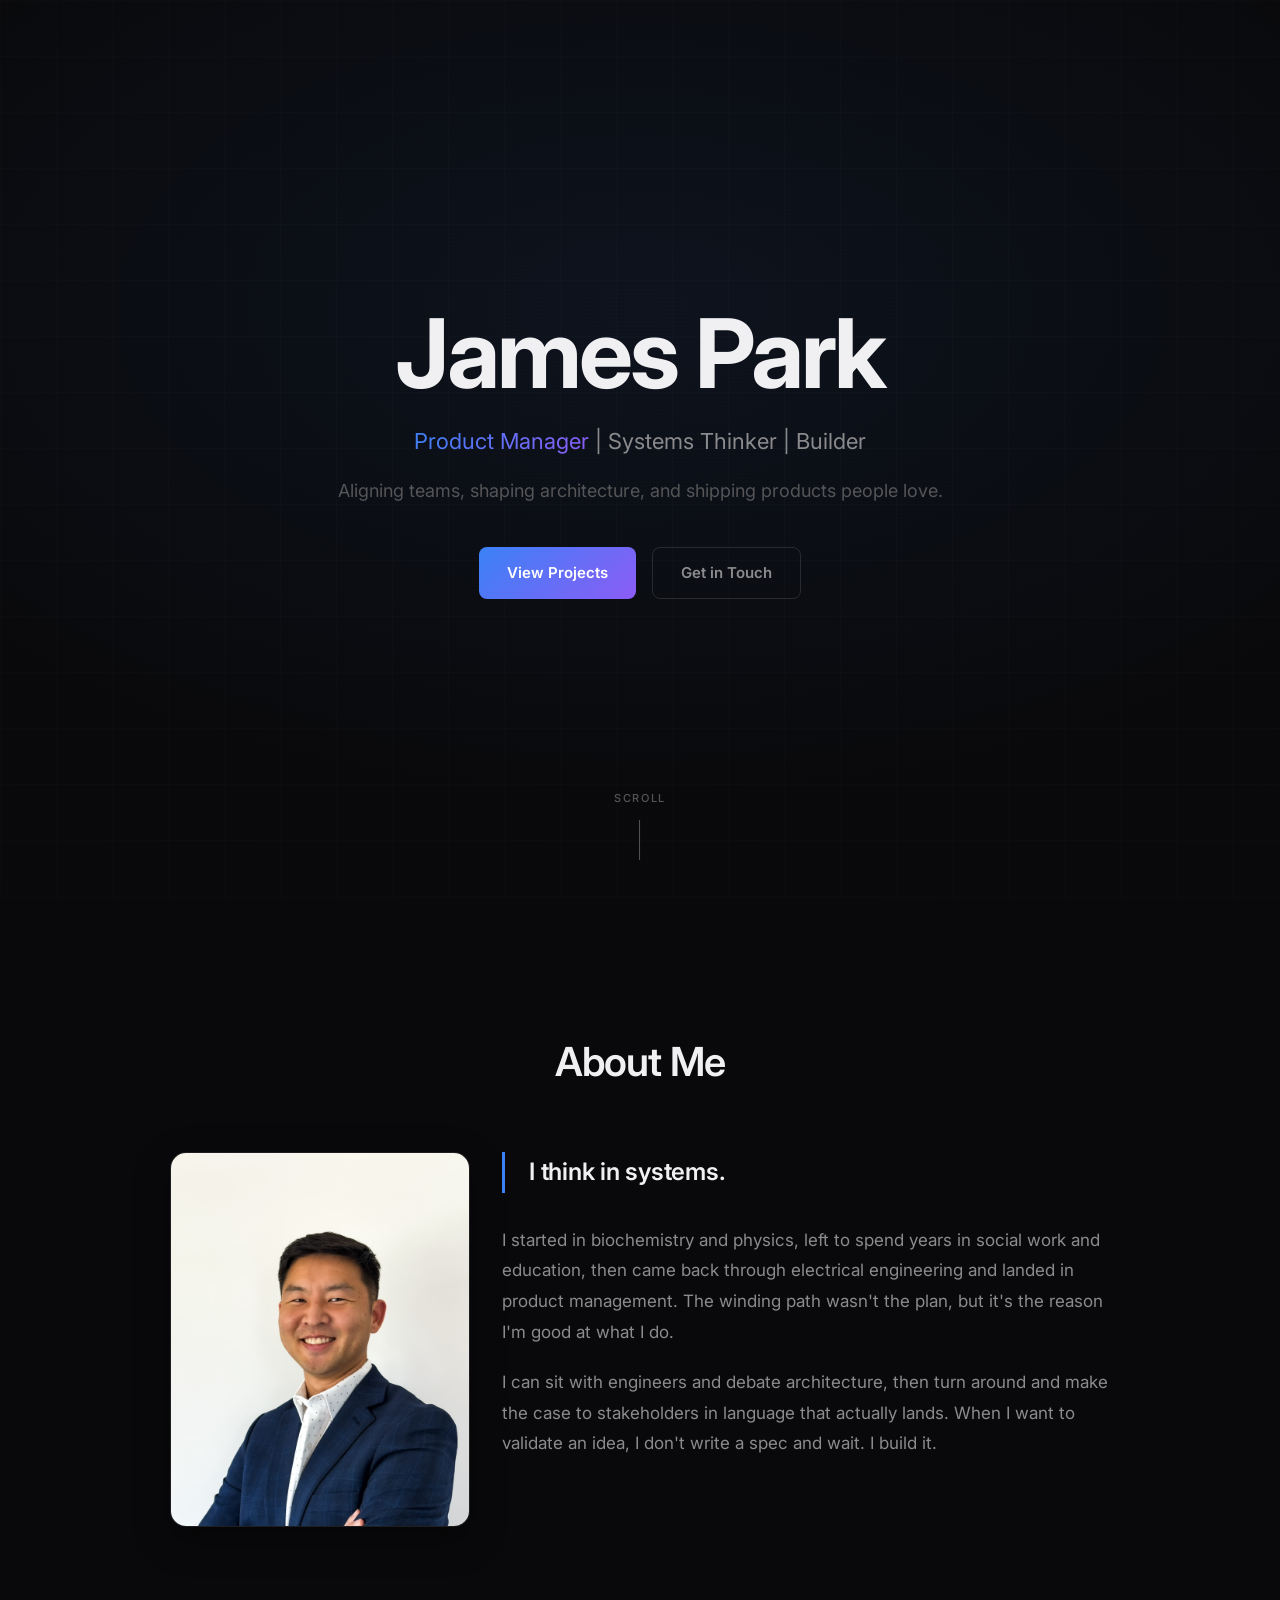
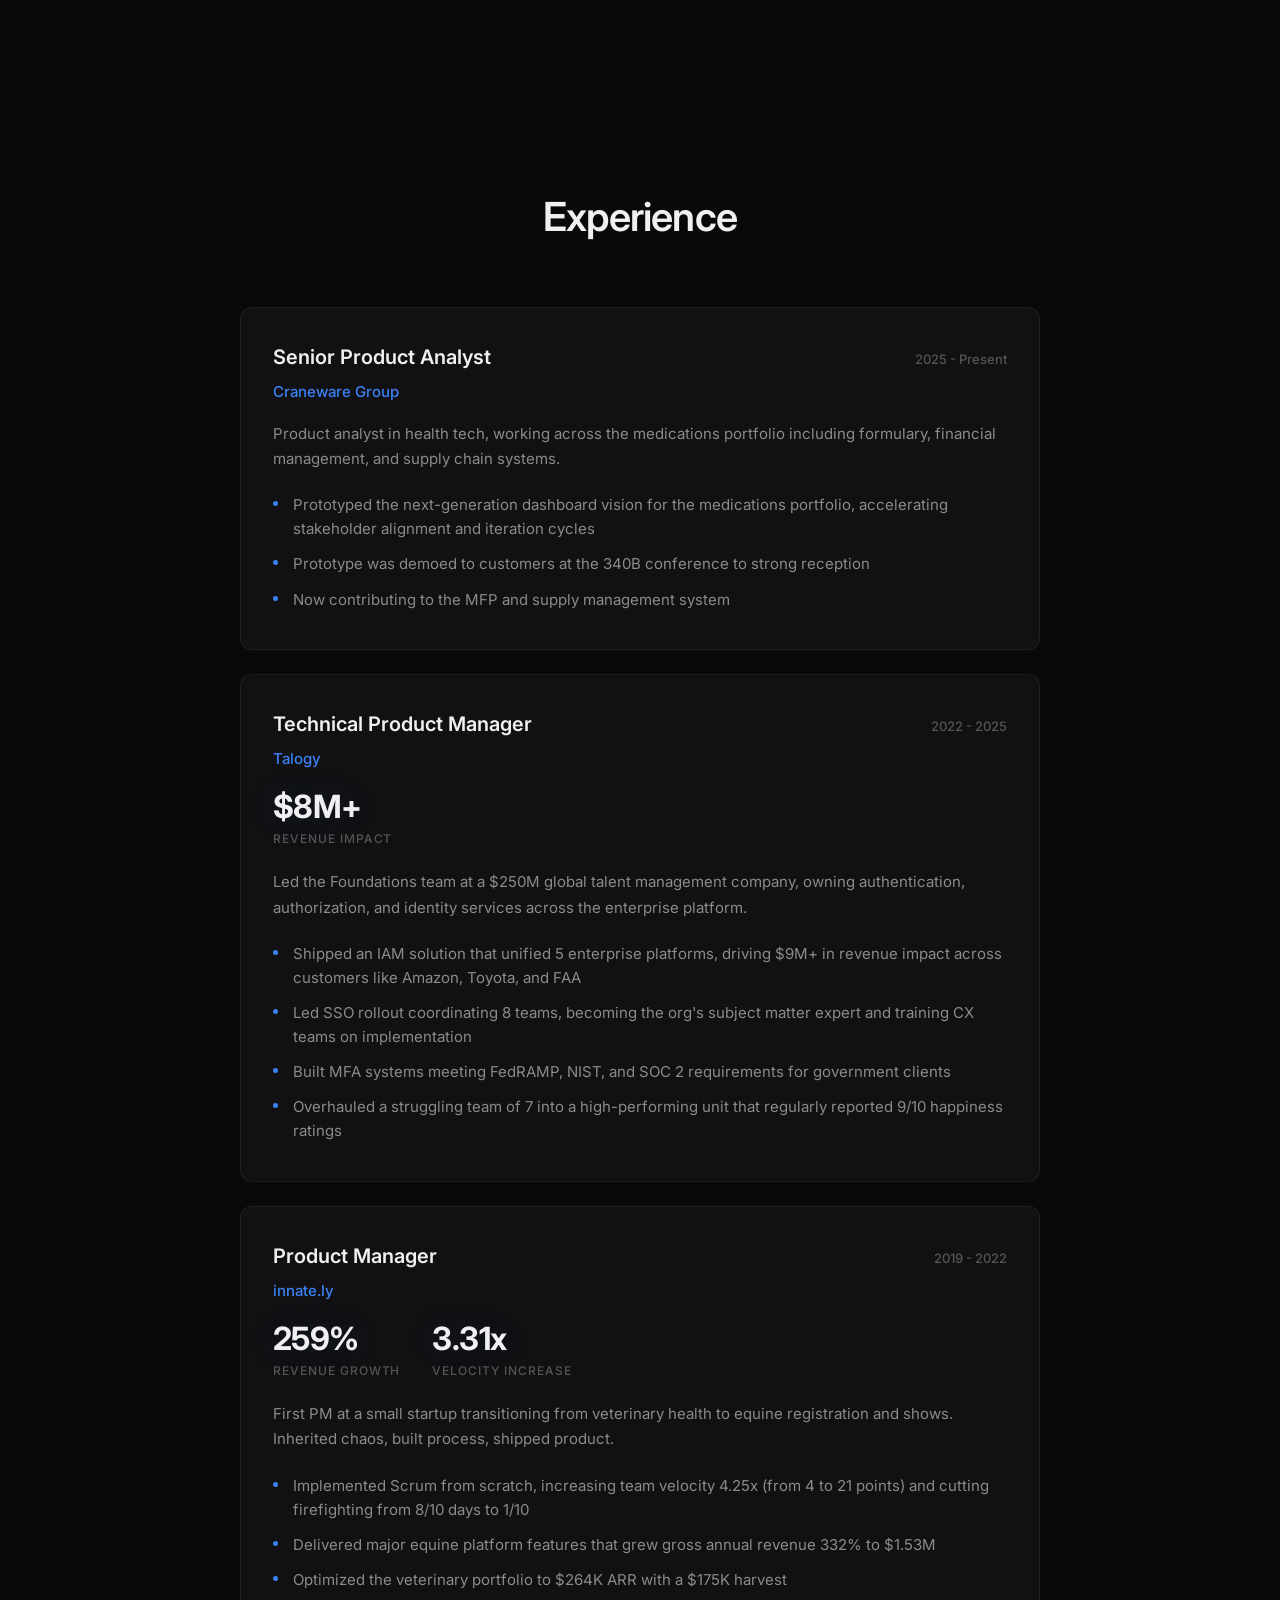
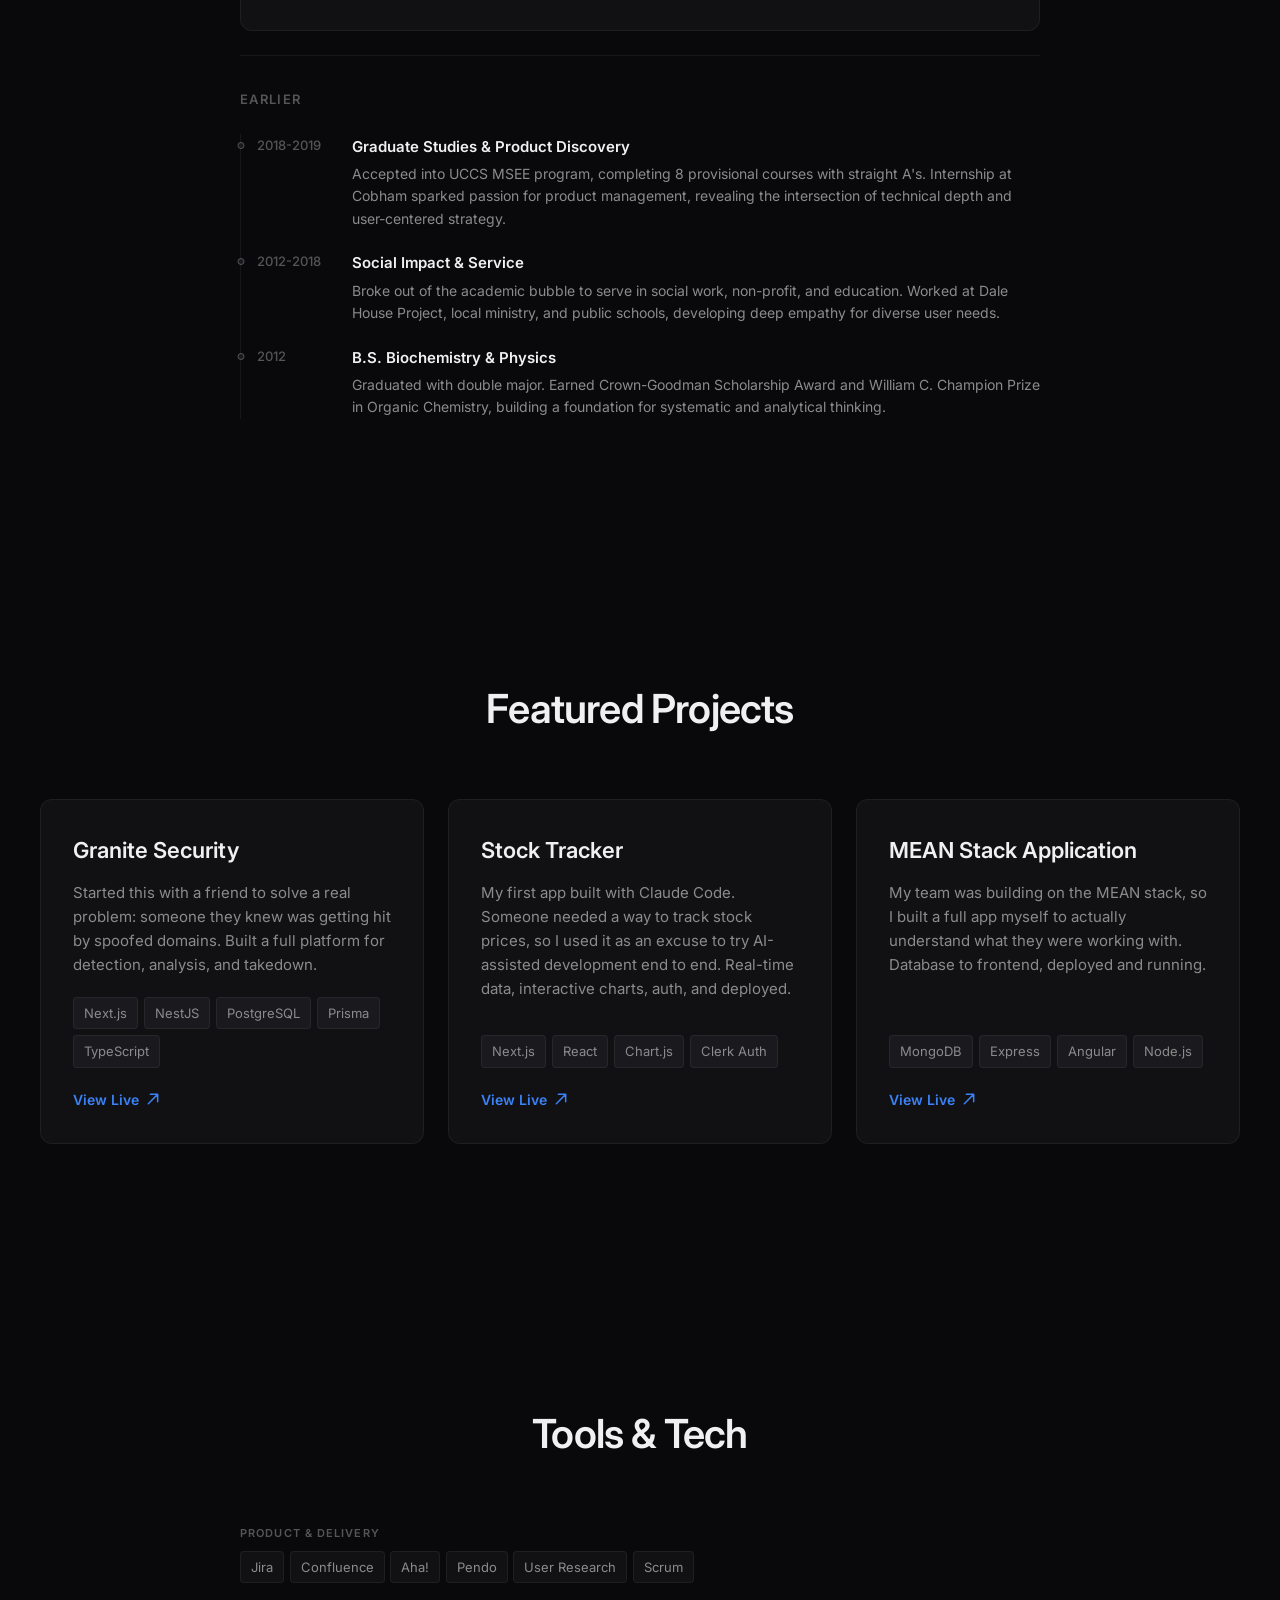
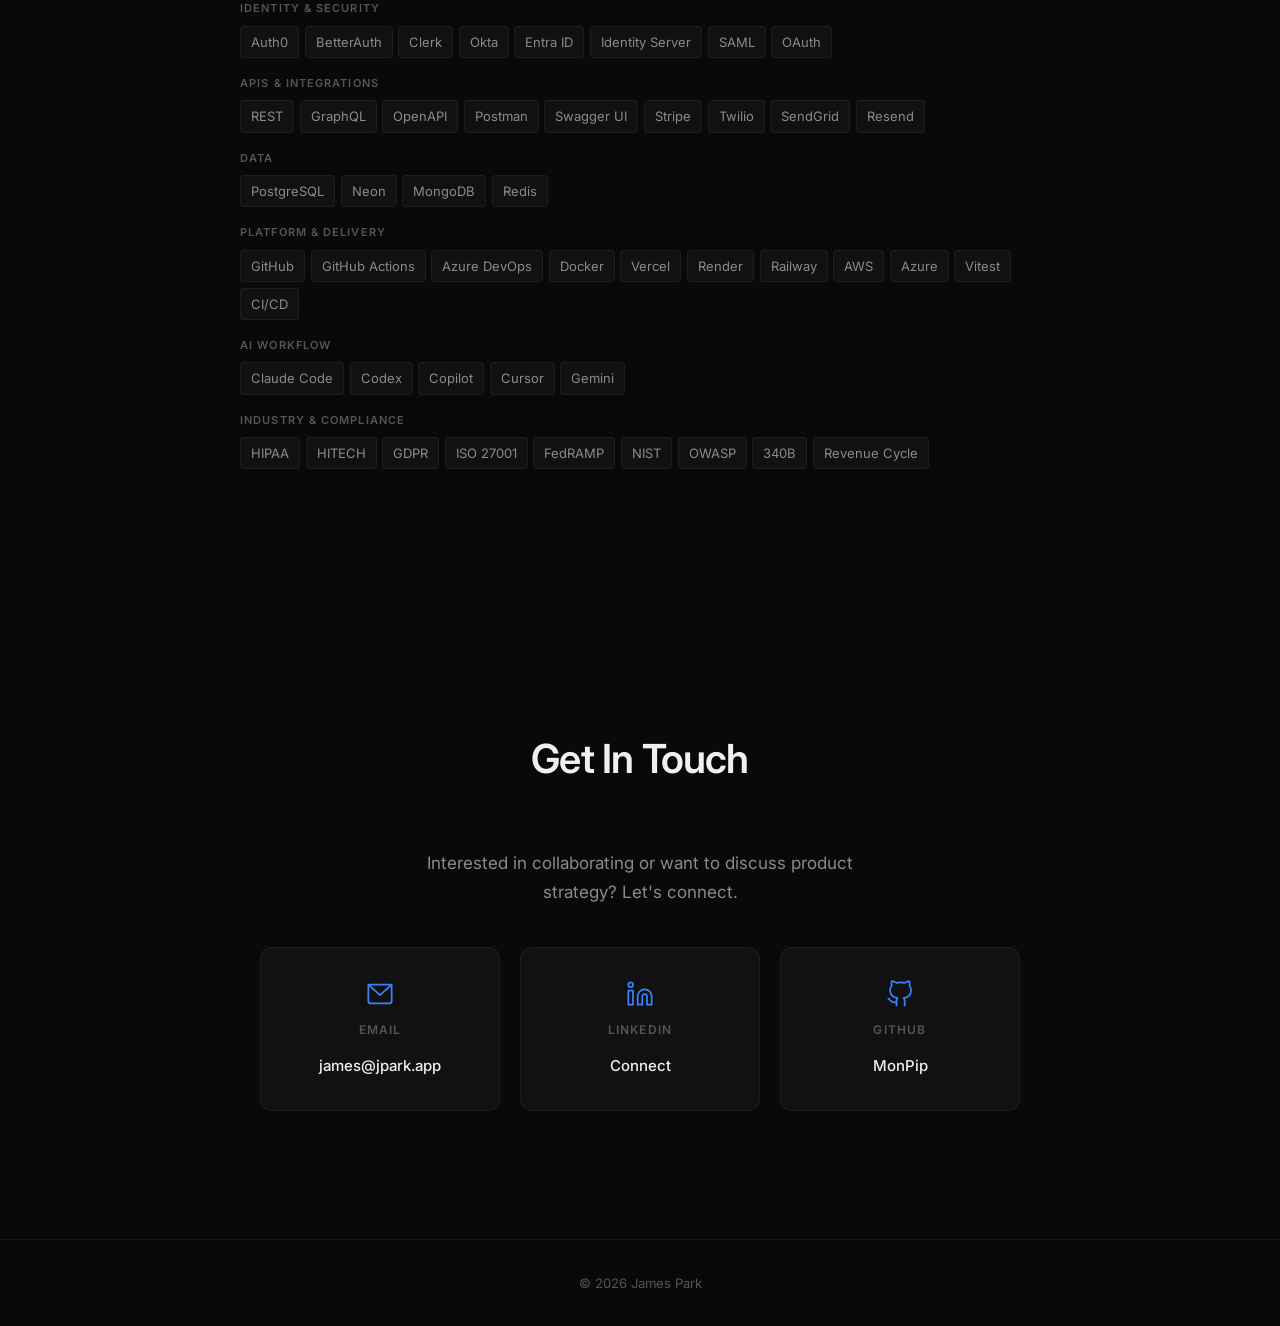
==== commit db83ca10: "docs: update site title to Product & Engineering Changed from "Product Professional" to "Product & E" ====
--- a/index.html
+++ b/index.html
@@ -3,8 +3,8 @@
 <head>
     <meta charset="UTF-8">
     <meta name="viewport" content="width=device-width, initial-scale=1.0">
-    <meta name="description" content="James Park - Product Professional specializing in architecture, strategy, and code prototyping">
-    <title>James Park | Product Professional</title>
+    <meta name="description" content="James Park - Product & Engineering leader specializing in architecture, strategy, and code prototyping">
+    <title>James Park | Product & Engineering</title>
     <link rel="preconnect" href="https://fonts.googleapis.com">
     <link rel="preconnect" href="https://fonts.gstatic.com" crossorigin>
     <link href="https://fonts.googleapis.com/css2?family=Inter:wght@400;500;600;700&display=swap" rel="stylesheet">
